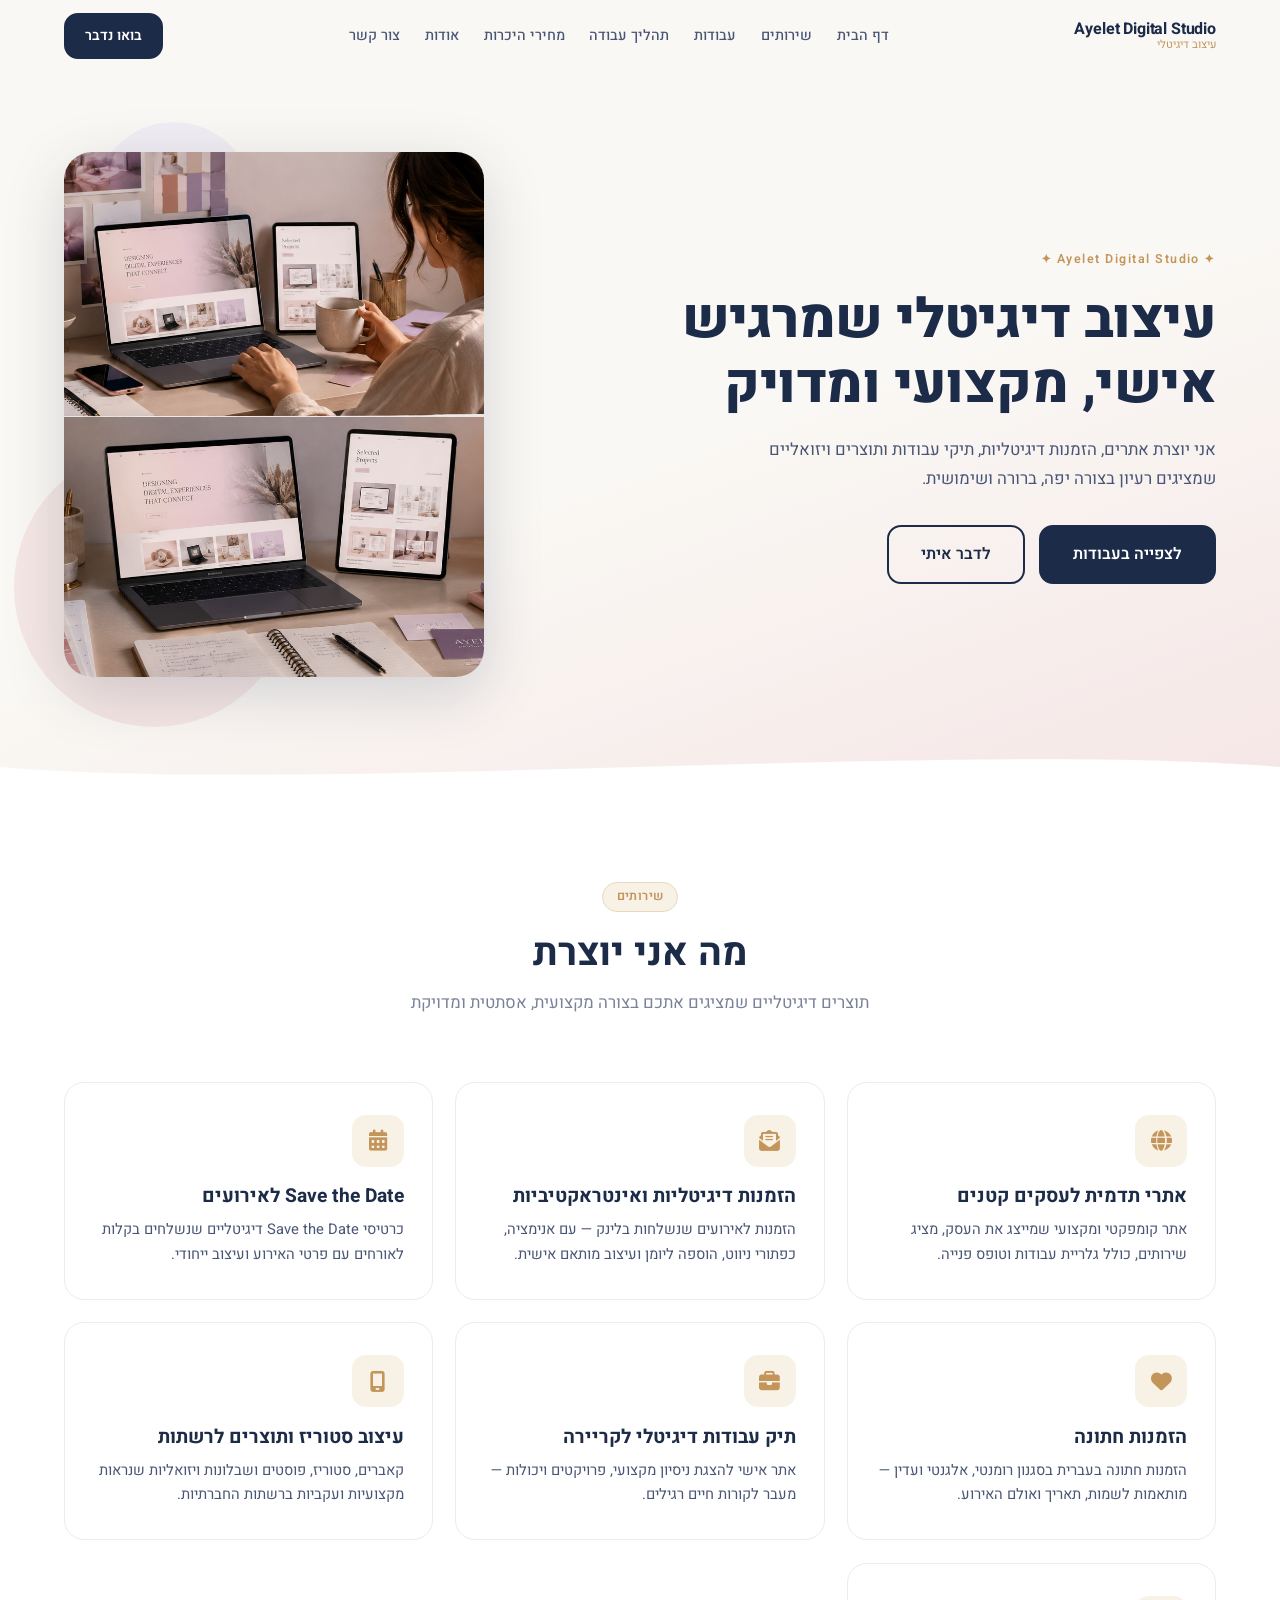
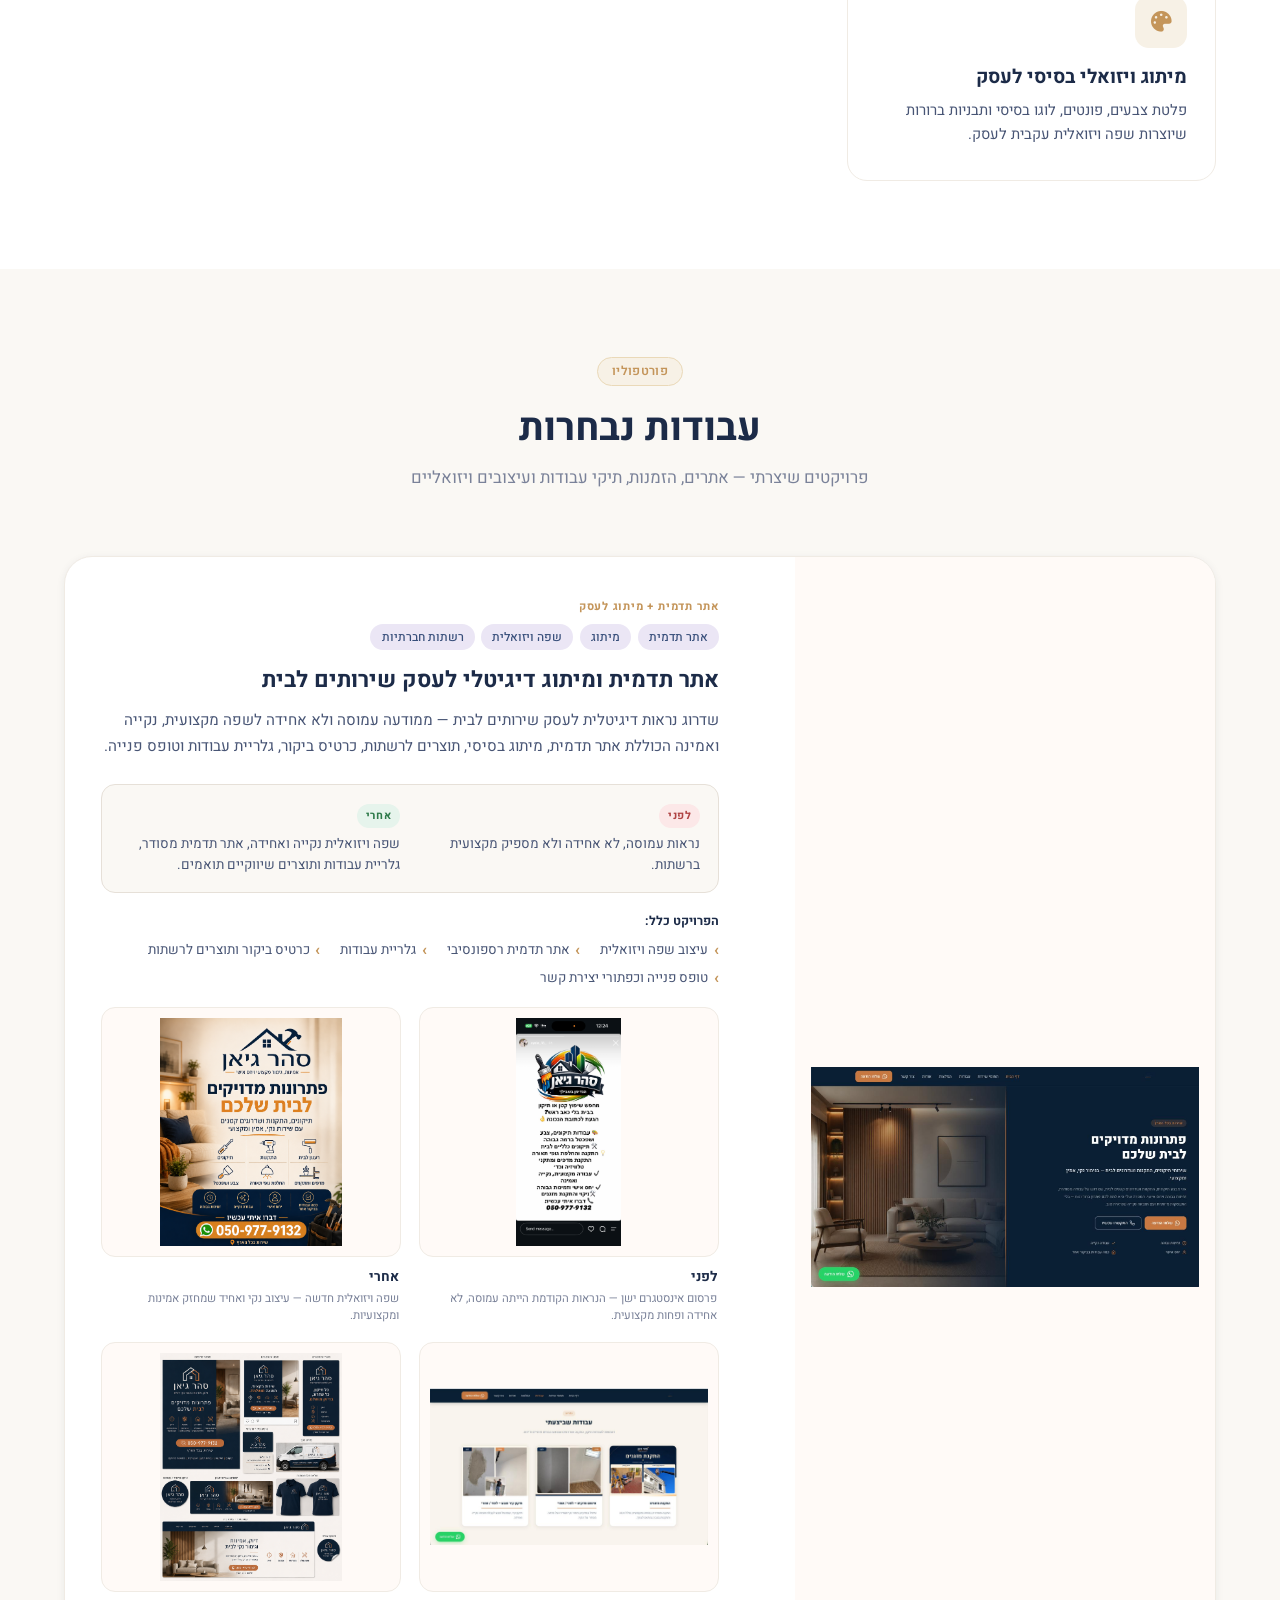
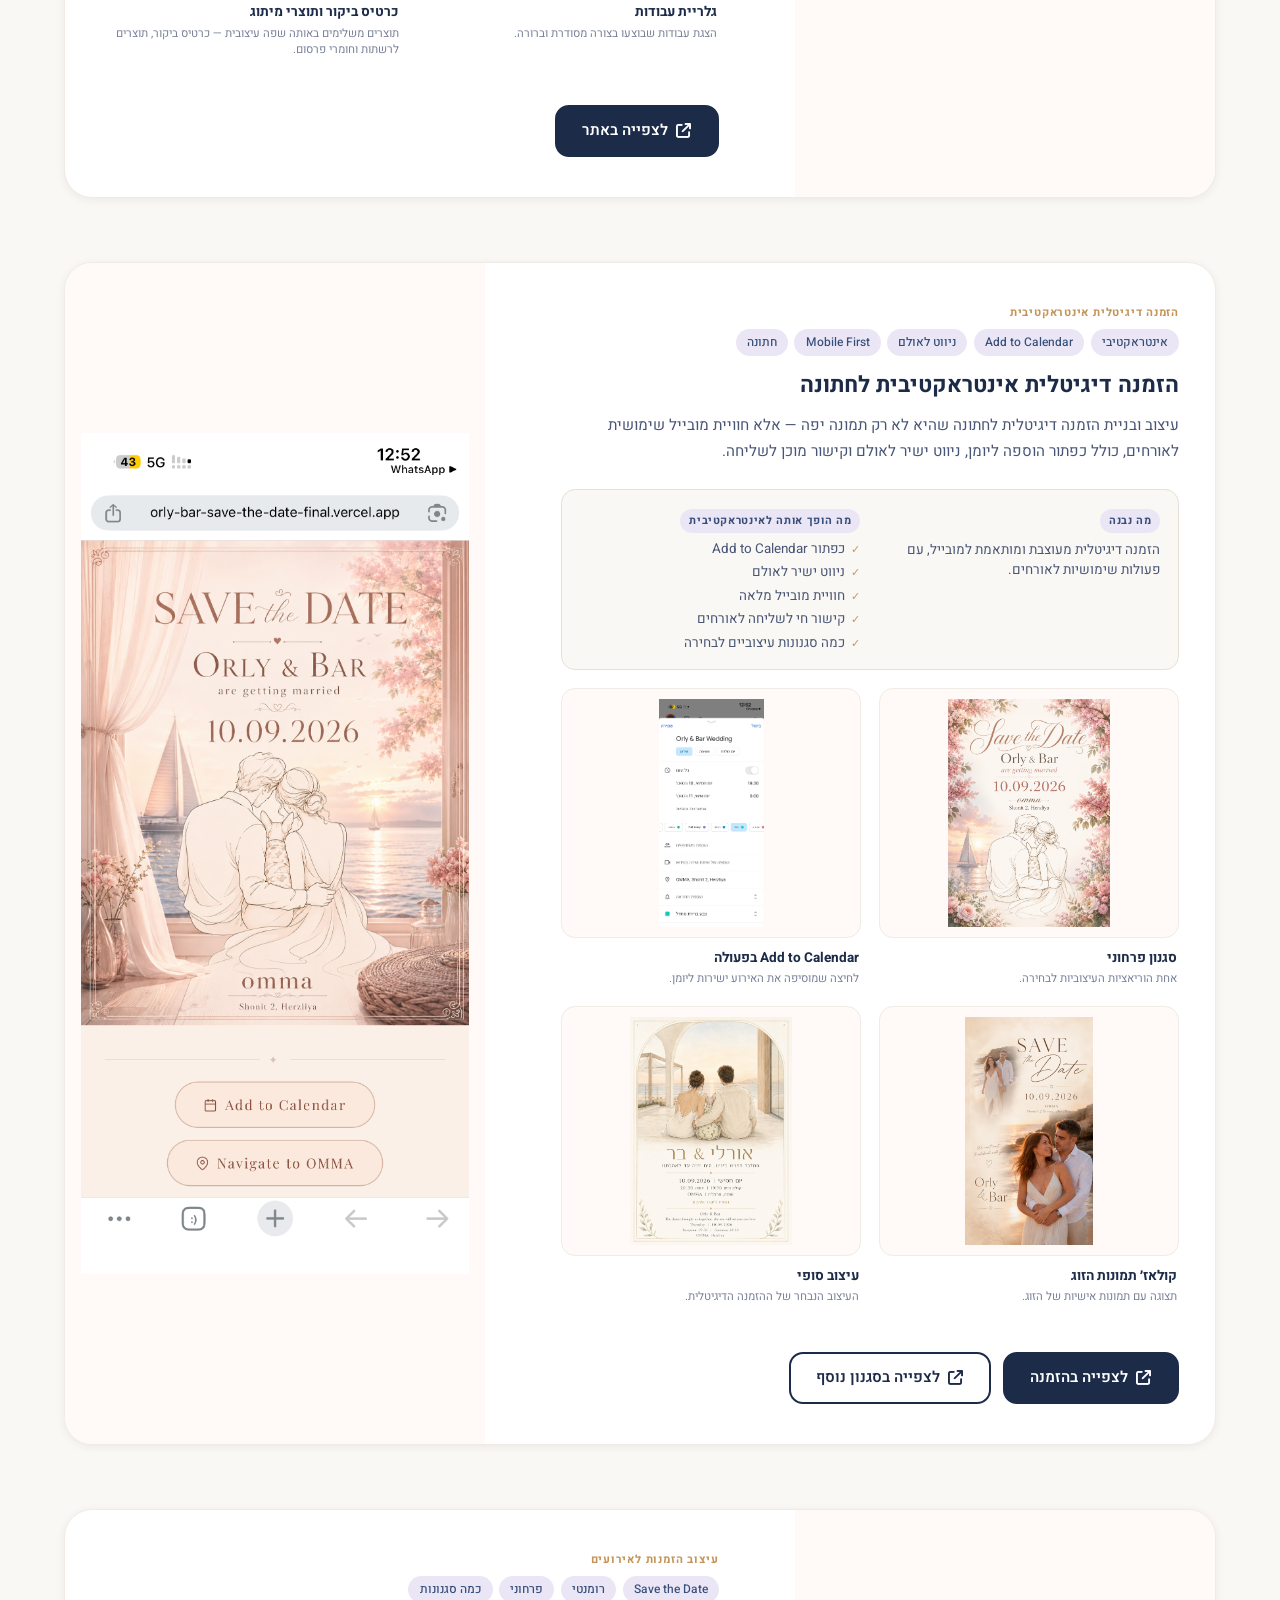
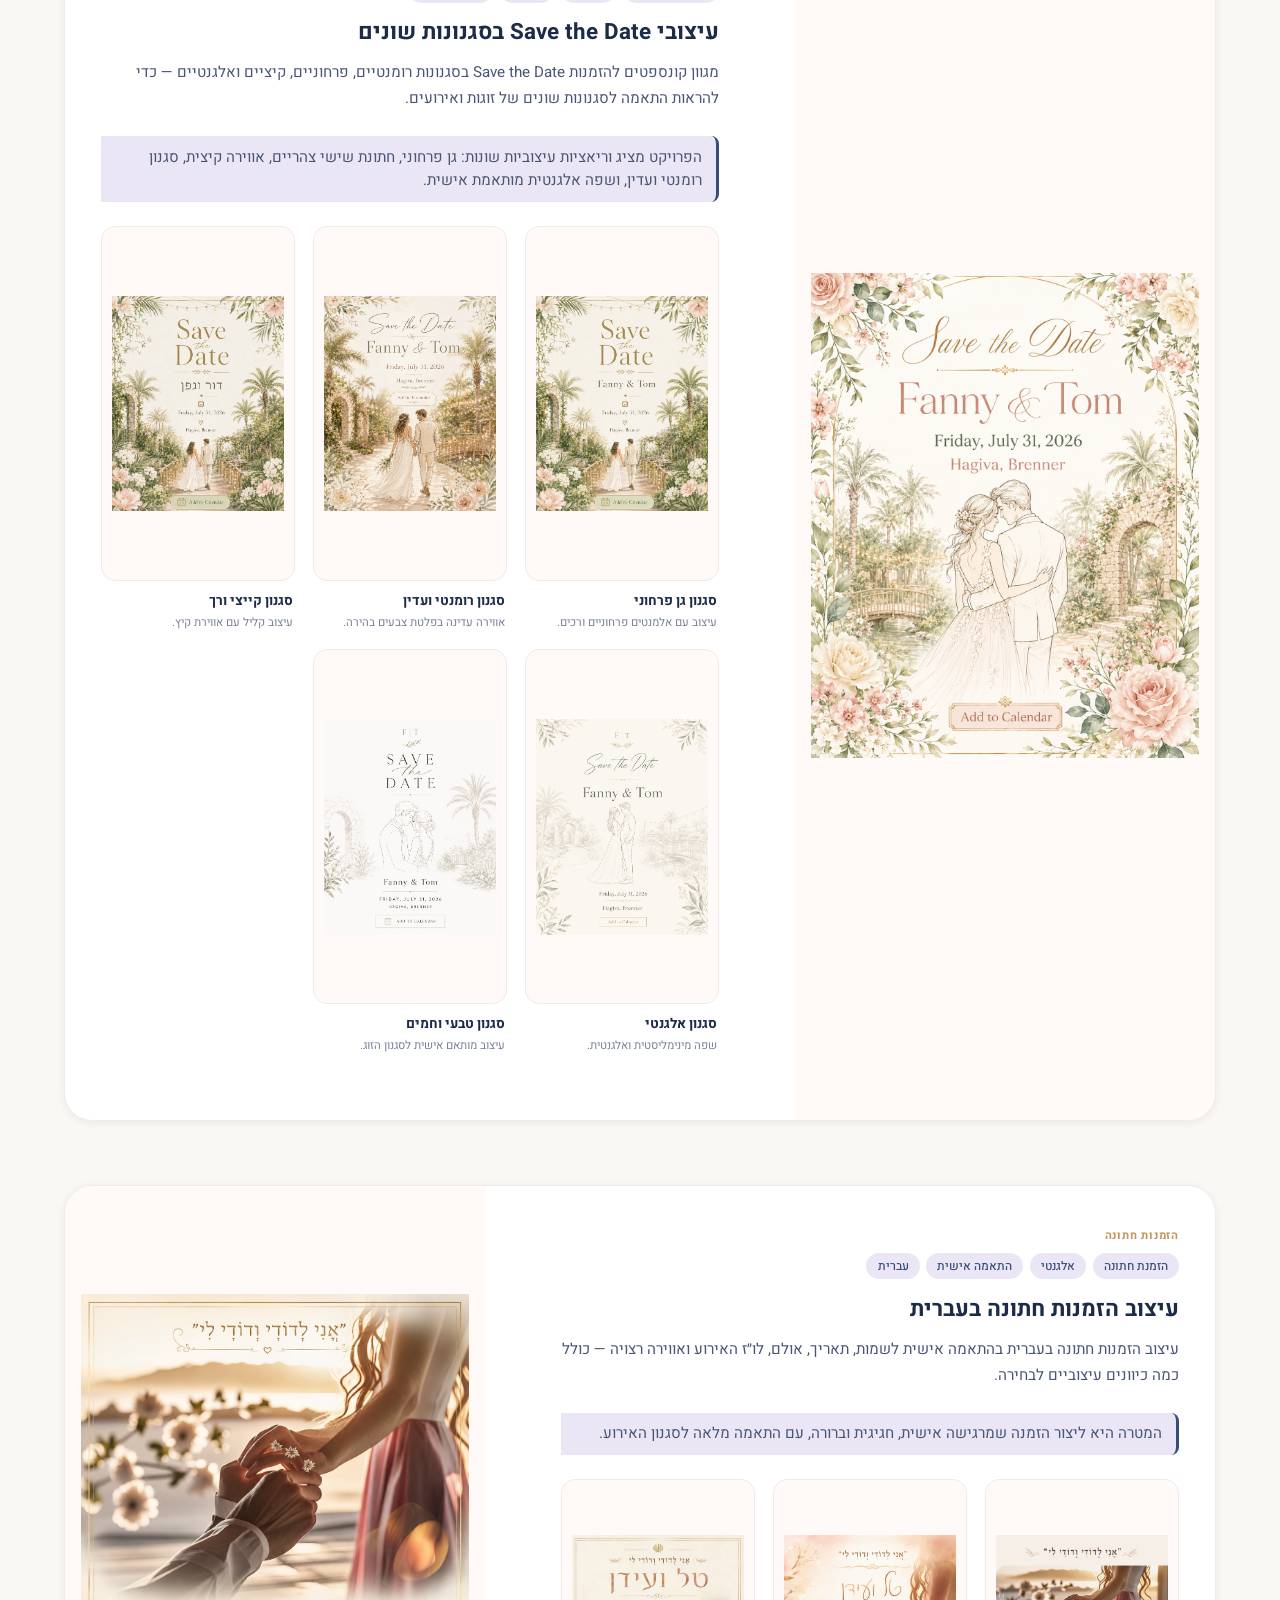
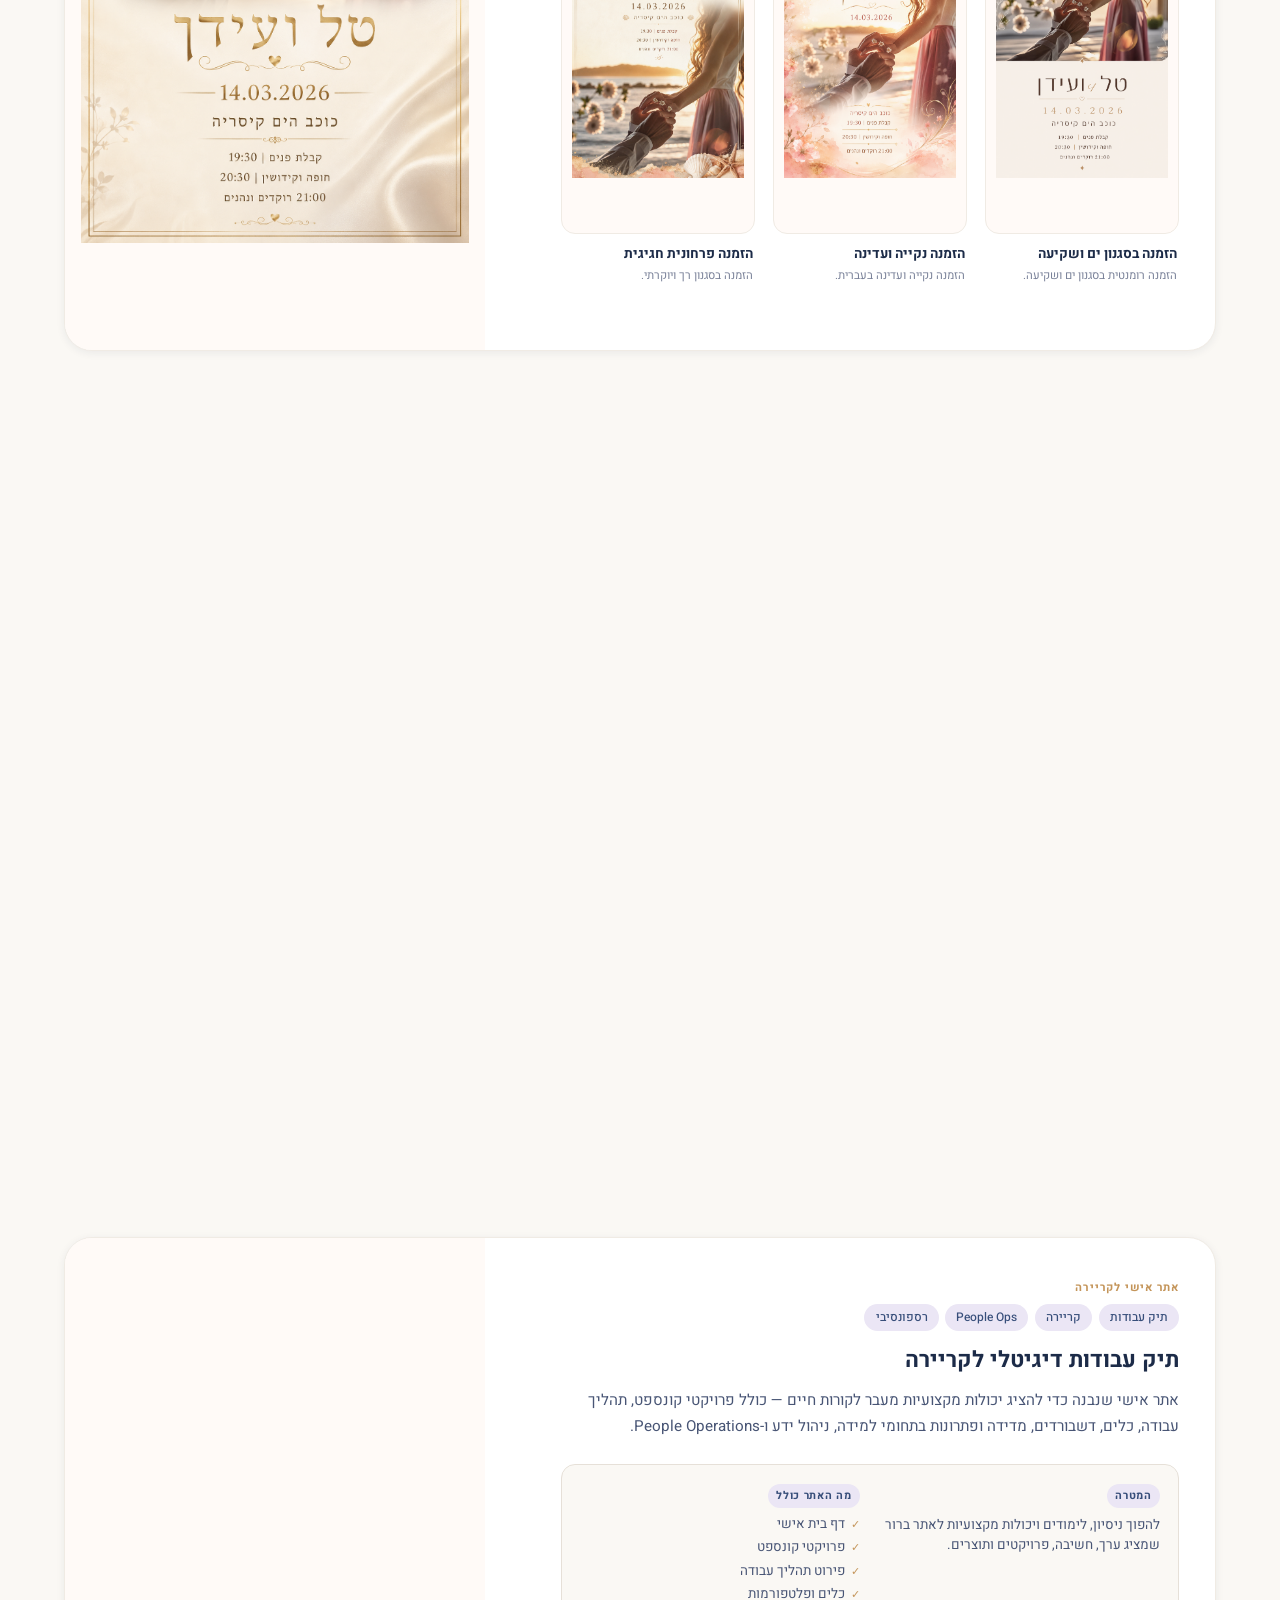
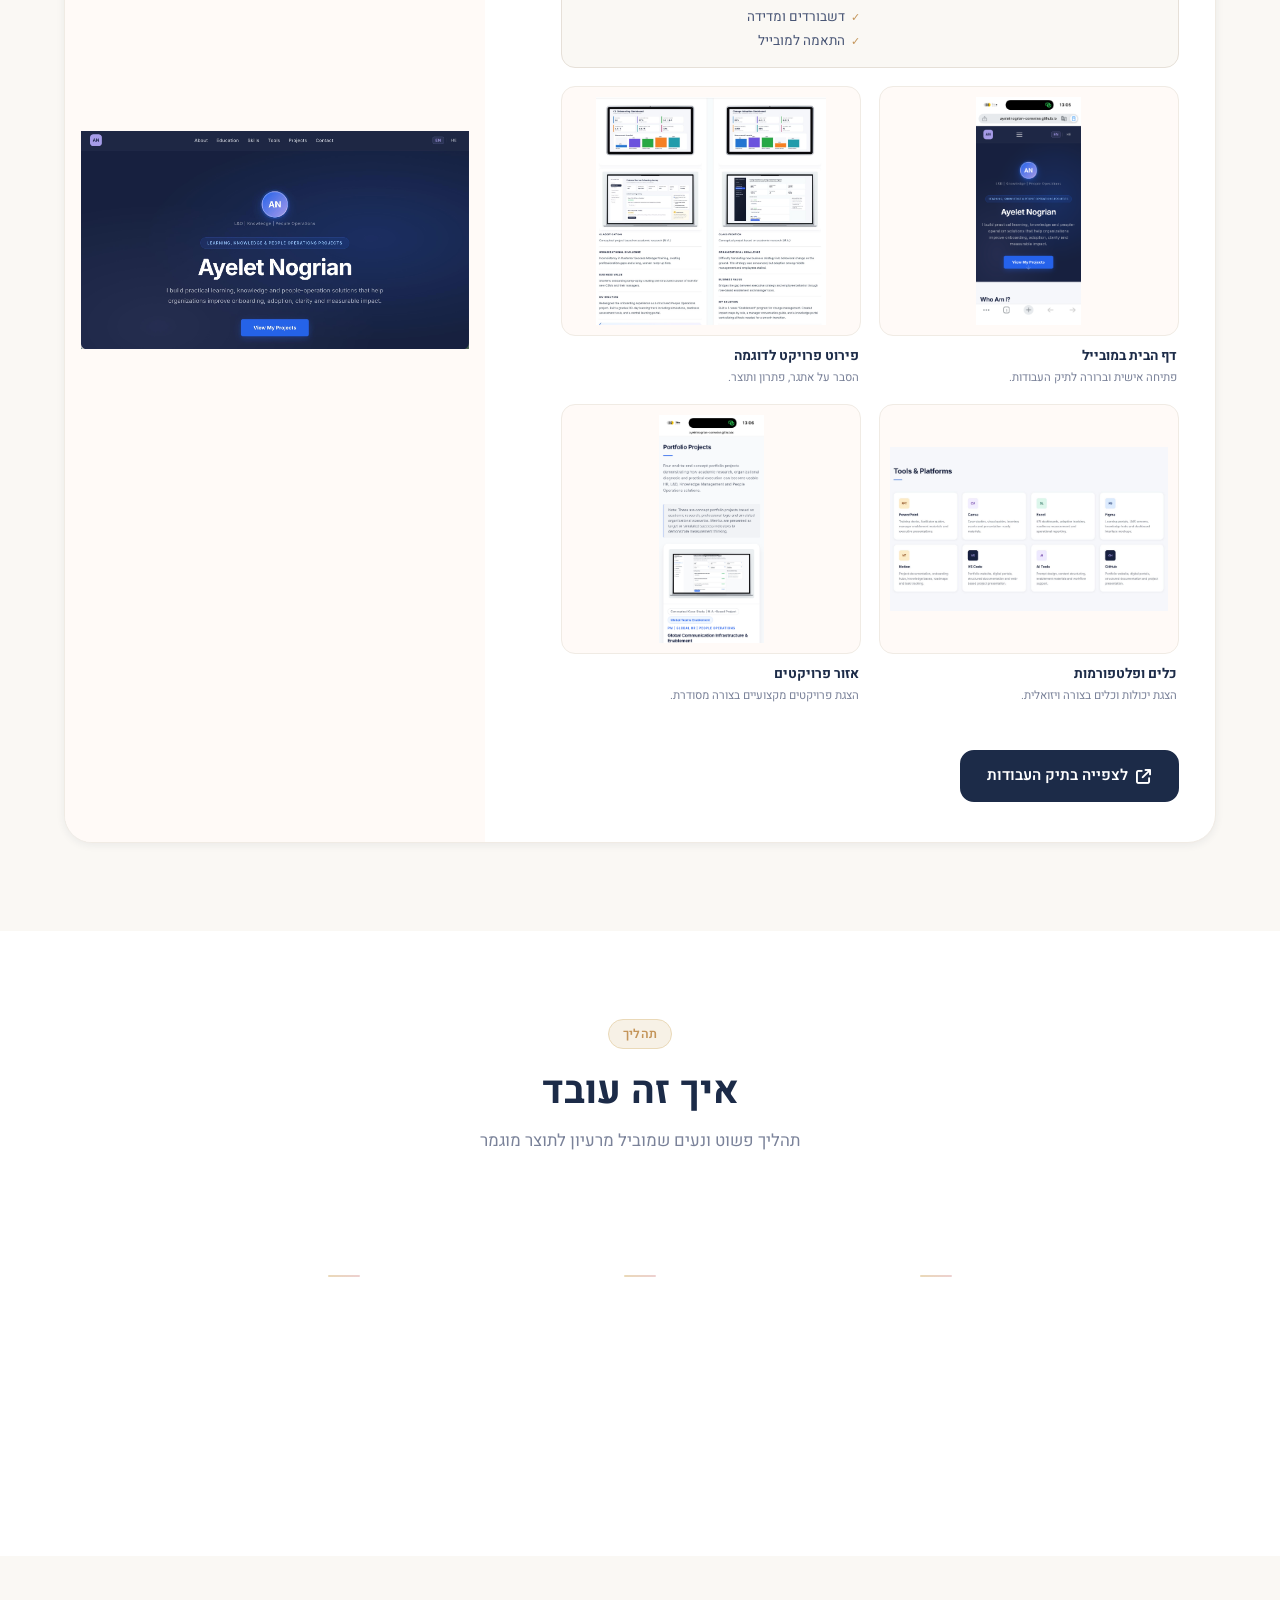
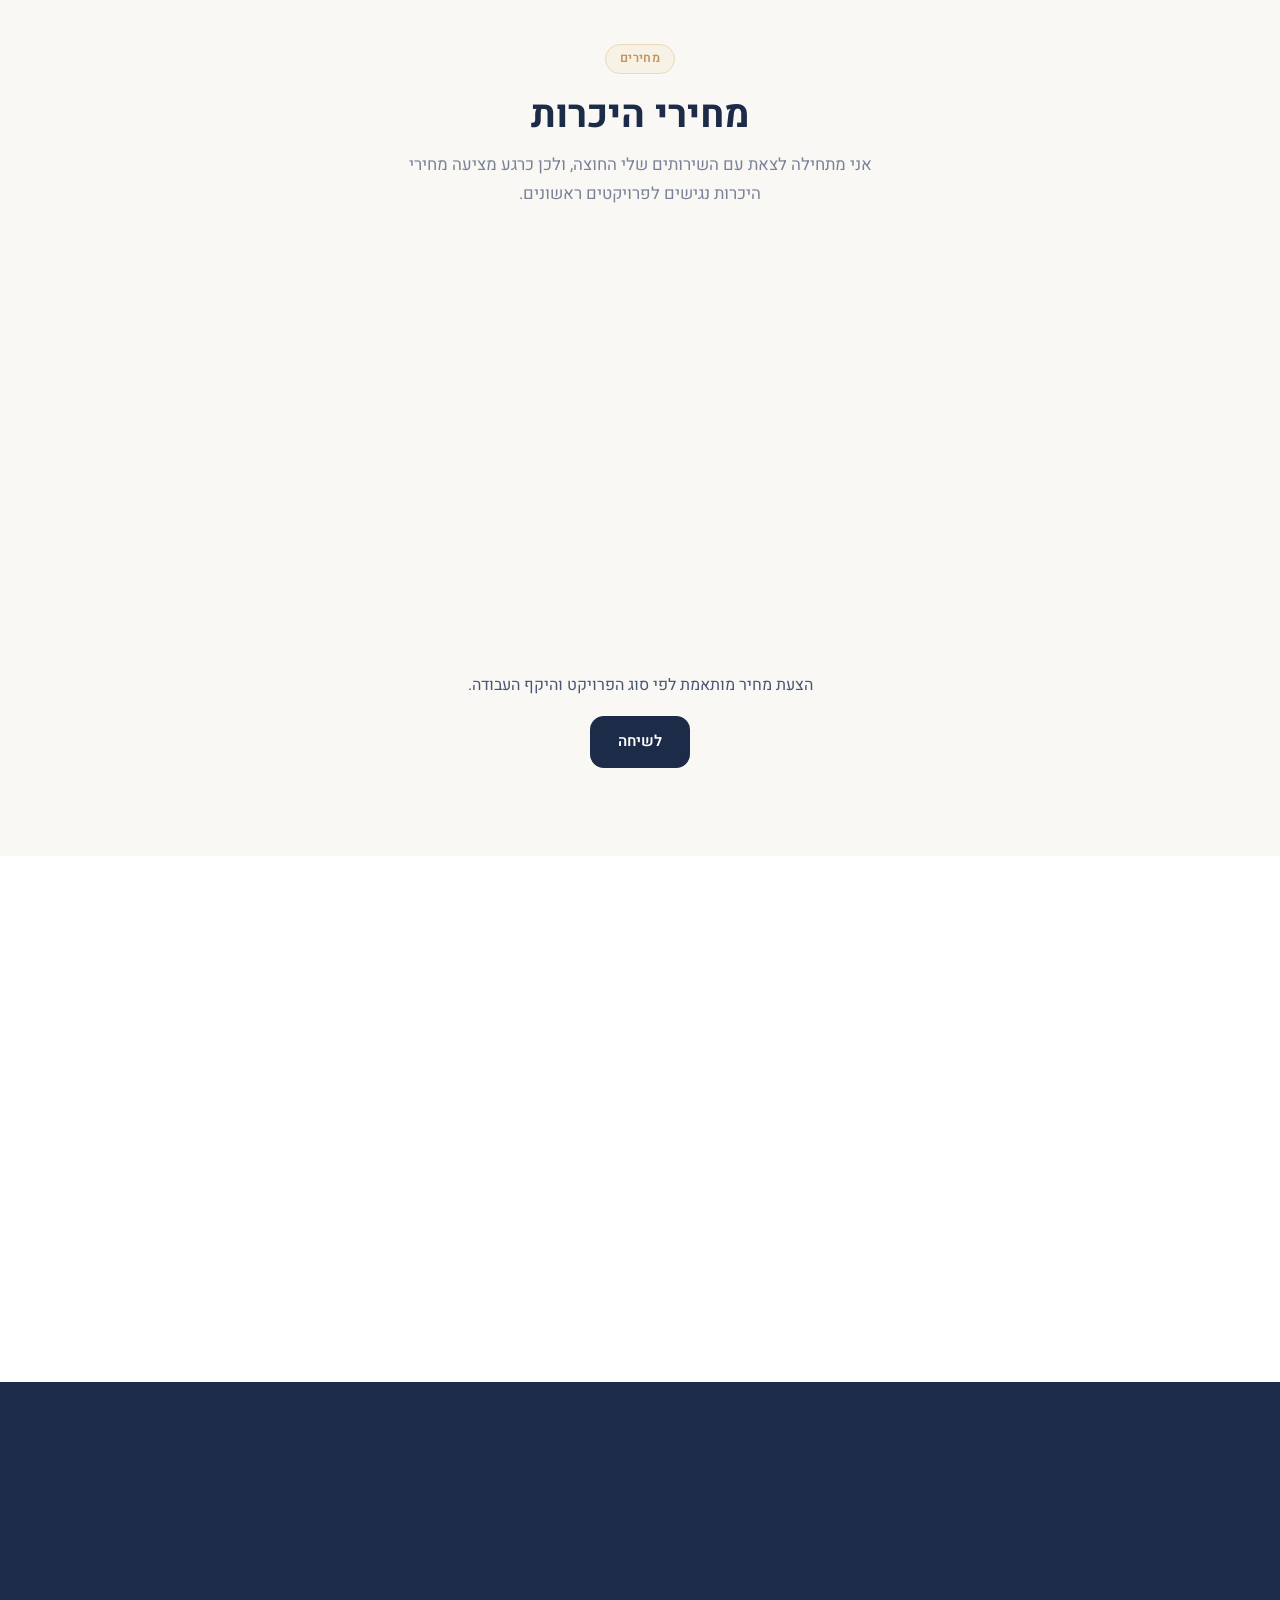
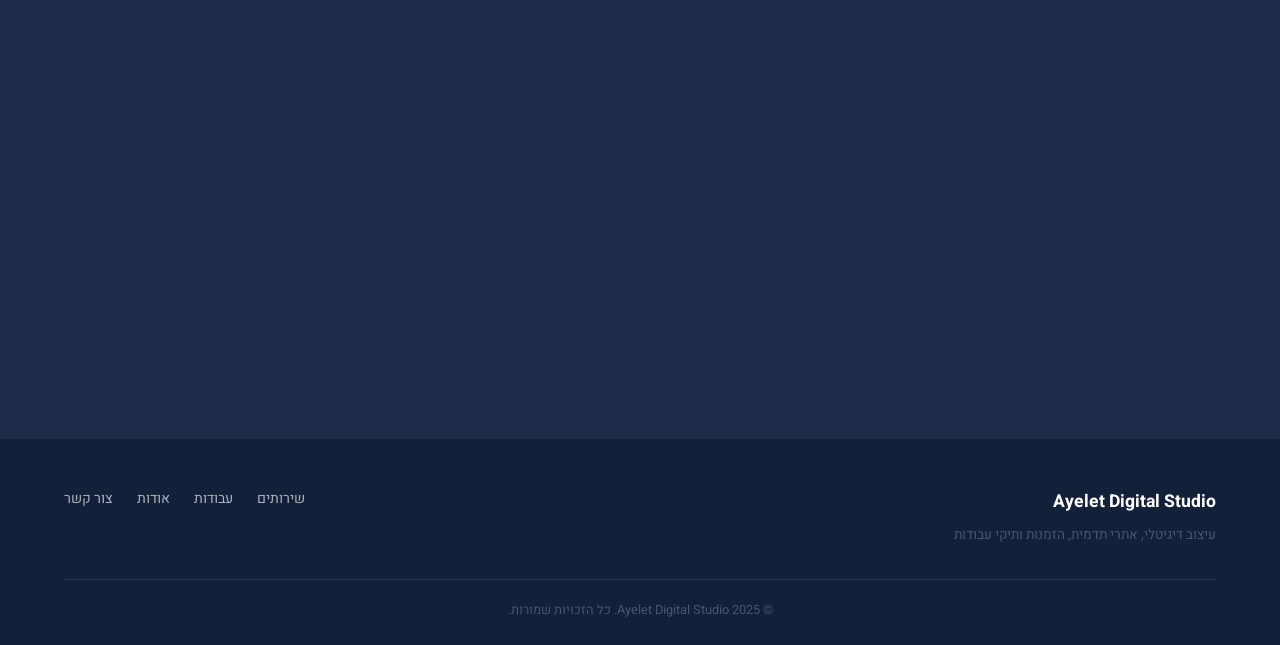
==== index.html @ 72cf4b66 "Publish Ayelet Digital Studio website Co-Authored-By: Claude Sonnet 4.6 <noreply@anthropic.com>" ====
<!DOCTYPE html>
<html lang="he" dir="rtl">
<head>
  <meta charset="UTF-8">
  <meta name="viewport" content="width=device-width, initial-scale=1.0">
  <meta name="description" content="Ayelet Digital Studio — עיצוב דיגיטלי, אתרי תדמית, הזמנות דיגיטליות ותיקי עבודות">
  <title>Ayelet Digital Studio | עיצוב דיגיטלי</title>
  <link rel="preconnect" href="https://fonts.googleapis.com">
  <link rel="preconnect" href="https://fonts.gstatic.com" crossorigin>
  <link href="https://fonts.googleapis.com/css2?family=Heebo:wght@300;400;500;600;700;800&display=swap" rel="stylesheet">
  <link rel="stylesheet" href="https://cdnjs.cloudflare.com/ajax/libs/font-awesome/6.5.0/css/all.min.css">
  <link rel="stylesheet" href="style.css">
</head>
<body>

  <!-- HEADER -->
  <header class="header" id="header">
    <nav class="navbar">
      <div class="container navbar-inner">
        <a href="#home" class="nav-brand">
          <span class="brand-en">Ayelet Digital Studio</span>
          <span class="brand-he">עיצוב דיגיטלי</span>
        </a>
        <ul class="nav-links" id="navLinks">
          <li><a href="#home" class="nav-link">דף הבית</a></li>
          <li><a href="#services" class="nav-link">שירותים</a></li>
          <li><a href="#portfolio" class="nav-link">עבודות</a></li>
          <li><a href="#process" class="nav-link">תהליך עבודה</a></li>
          <li><a href="#pricing" class="nav-link">מחירי היכרות</a></li>
          <li><a href="#about" class="nav-link">אודות</a></li>
          <li><a href="#contact" class="nav-link">צור קשר</a></li>
        </ul>
        <div class="nav-end">
          <a href="#contact" class="btn btn-primary nav-cta">בואו נדבר</a>
          <button class="hamburger" id="hamburger" aria-label="פתח תפריט" aria-expanded="false">
            <span></span><span></span><span></span>
          </button>
        </div>
      </div>
    </nav>
  </header>

  <!-- HERO -->
  <section id="home" class="hero">
    <div class="container">
      <div class="hero-inner">
        <div class="hero-text">
          <span class="hero-badge">✦ Ayelet Digital Studio ✦</span>
          <h1>עיצוב דיגיטלי שמרגיש<br>אישי, מקצועי ומדויק</h1>
          <p class="hero-sub">אני יוצרת אתרים, הזמנות דיגיטליות, תיקי עבודות ותוצרים ויזואליים שמציגים רעיון בצורה יפה, ברורה ושימושית.</p>
          <div class="hero-actions">
            <a href="#portfolio" class="btn btn-primary btn-lg">לצפייה בעבודות</a>
            <a href="#contact" class="btn btn-outline btn-lg">לדבר איתי</a>
          </div>
        </div>
        <div class="hero-visual">
          <div class="hero-img-frame">
            <img src="images/hero/hero-main.jpg" alt="Ayelet Digital Studio" class="hero-img" loading="eager">
          </div>
          <div class="hero-deco hero-deco-1"></div>
          <div class="hero-deco hero-deco-2"></div>
        </div>
      </div>
    </div>
    <div class="section-wave">
      <svg viewBox="0 0 1440 54" preserveAspectRatio="none" xmlns="http://www.w3.org/2000/svg">
        <path d="M0,27 C360,54 1080,0 1440,27 L1440,54 L0,54 Z" fill="#ffffff"/>
      </svg>
    </div>
  </section>

  <!-- SERVICES -->
  <section id="services" class="section bg-white">
    <div class="container">
      <div class="section-header">
        <span class="label-pill">שירותים</span>
        <h2>מה אני יוצרת</h2>
        <p class="section-sub">תוצרים דיגיטליים שמציגים אתכם בצורה מקצועית, אסתטית ומדויקת</p>
      </div>
      <div class="services-grid">

        <div class="service-card">
          <div class="service-icon"><i class="fa-solid fa-globe"></i></div>
          <h3>אתרי תדמית לעסקים קטנים</h3>
          <p>אתר קומפקטי ומקצועי שמייצג את העסק, מציג שירותים, כולל גלריית עבודות וטופס פנייה.</p>
        </div>

        <div class="service-card">
          <div class="service-icon"><i class="fa-solid fa-envelope-open-text"></i></div>
          <h3>הזמנות דיגיטליות ואינטראקטיביות</h3>
          <p>הזמנות לאירועים שנשלחות בלינק — עם אנימציה, כפתורי ניווט, הוספה ליומן ועיצוב מותאם אישית.</p>
        </div>

        <div class="service-card">
          <div class="service-icon"><i class="fa-solid fa-calendar-days"></i></div>
          <h3>Save the Date לאירועים</h3>
          <p>כרטיסי Save the Date דיגיטליים שנשלחים בקלות לאורחים עם פרטי האירוע ועיצוב ייחודי.</p>
        </div>

        <div class="service-card">
          <div class="service-icon"><i class="fa-solid fa-heart"></i></div>
          <h3>הזמנות חתונה</h3>
          <p>הזמנות חתונה בעברית בסגנון רומנטי, אלגנטי ועדין — מותאמות לשמות, תאריך ואולם האירוע.</p>
        </div>

        <div class="service-card">
          <div class="service-icon"><i class="fa-solid fa-briefcase"></i></div>
          <h3>תיק עבודות דיגיטלי לקריירה</h3>
          <p>אתר אישי להצגת ניסיון מקצועי, פרויקטים ויכולות — מעבר לקורות חיים רגילים.</p>
        </div>

        <div class="service-card">
          <div class="service-icon"><i class="fa-solid fa-mobile-screen"></i></div>
          <h3>עיצוב סטוריז ותוצרים לרשתות</h3>
          <p>קאברים, סטוריז, פוסטים ושבלונות ויזואליות שנראות מקצועיות ועקביות ברשתות החברתיות.</p>
        </div>

        <div class="service-card">
          <div class="service-icon"><i class="fa-solid fa-palette"></i></div>
          <h3>מיתוג ויזואלי בסיסי לעסק</h3>
          <p>פלטת צבעים, פונטים, לוגו בסיסי ותבניות ברורות שיוצרות שפה ויזואלית עקבית לעסק.</p>
        </div>

      </div>
    </div>
  </section>

  <!-- PORTFOLIO -->
  <section id="portfolio" class="section bg-cream">
    <div class="container">
      <div class="section-header">
        <span class="label-pill">פורטפוליו</span>
        <h2>עבודות נבחרות</h2>
        <p class="section-sub">פרויקטים שיצרתי — אתרים, הזמנות, תיקי עבודות ועיצובים ויזואליים</p>
      </div>

      <div class="projects-list">

        <!-- Project 1: Sahar Gayan -->
        <article class="project-card">
          <div class="project-cover project-cover--contain">
            <img src="images/projects/sahar-gayan/sahar-website-home.jpg"
                 alt="אתר תדמית שחר גיאן"
                 class="cover-img lightbox-trigger"
                 data-gallery="sahar" data-index="0" loading="lazy">
          </div>
          <div class="project-body">
            <span class="project-category">אתר תדמית + מיתוג לעסק</span>
            <div class="project-tags">
              <span class="tag">אתר תדמית</span>
              <span class="tag">מיתוג</span>
              <span class="tag">שפה ויזואלית</span>
              <span class="tag">רשתות חברתיות</span>
            </div>
            <h3>אתר תדמית ומיתוג דיגיטלי לעסק שירותים לבית</h3>
            <p>שדרוג נראות דיגיטלית לעסק שירותים לבית — ממודעה עמוסה ולא אחידה לשפה מקצועית, נקייה ואמינה הכוללת אתר תדמית, מיתוג בסיסי, תוצרים לרשתות, כרטיס ביקור, גלריית עבודות וטופס פנייה.</p>
            <div class="case-study">
              <div class="case-study-row">
                <div class="case-study-col">
                  <span class="cs-label cs-before">לפני</span>
                  <p>נראות עמוסה, לא אחידה ולא מספיק מקצועית ברשתות.</p>
                </div>
                <div class="case-study-col">
                  <span class="cs-label cs-after">אחרי</span>
                  <p>שפה ויזואלית נקייה ואחידה, אתר תדמית מסודר, גלריית עבודות ותוצרים שיווקיים תואמים.</p>
                </div>
              </div>
            </div>
            <div class="project-includes">
              <span class="includes-title">הפרויקט כלל:</span>
              <ul>
                <li>עיצוב שפה ויזואלית</li>
                <li>אתר תדמית רספונסיבי</li>
                <li>גלריית עבודות</li>
                <li>כרטיס ביקור ותוצרים לרשתות</li>
                <li>טופס פנייה וכפתורי יצירת קשר</li>
              </ul>
            </div>
            <div class="gallery-grid">
              <div class="gallery-item">
                <div class="gallery-image-wrap">
                  <img src="images/projects/sahar-gayan/sahar-before-story.jpg" alt="לפני — פרסום אינסטגרם ישן" class="gallery-img lightbox-trigger" data-gallery="sahar" data-index="5" loading="lazy">
                </div>
                <div class="gallery-caption-wrap">
                  <span class="gallery-title">לפני</span>
                  <p class="gallery-caption">פרסום אינסטגרם ישן — הנראות הקודמת הייתה עמוסה, לא אחידה ופחות מקצועית.</p>
                </div>
              </div>
              <div class="gallery-item">
                <div class="gallery-image-wrap">
                  <img src="images/projects/sahar-gayan/sahar-brand-kit.jpg" alt="שפה ויזואלית חדשה" class="gallery-img lightbox-trigger" data-gallery="sahar" data-index="1" loading="lazy">
                </div>
                <div class="gallery-caption-wrap">
                  <span class="gallery-title">אחרי</span>
                  <p class="gallery-caption">שפה ויזואלית חדשה — עיצוב נקי ואחיד שמחזק אמינות ומקצועיות.</p>
                </div>
              </div>
              <div class="gallery-item">
                <div class="gallery-image-wrap">
                  <img src="images/projects/sahar-gayan/sahar-website-works.jpg" alt="גלריית עבודות באתר" class="gallery-img lightbox-trigger" data-gallery="sahar" data-index="3" loading="lazy">
                </div>
                <div class="gallery-caption-wrap">
                  <span class="gallery-title">גלריית עבודות</span>
                  <p class="gallery-caption">הצגת עבודות שבוצעו בצורה מסודרת וברורה.</p>
                </div>
              </div>
              <div class="gallery-item">
                <div class="gallery-image-wrap">
                  <img src="images/projects/sahar-gayan/sahar-business-card.jpg" alt="כרטיס ביקור ותוצרים לרשתות" class="gallery-img lightbox-trigger" data-gallery="sahar" data-index="2" loading="lazy">
                </div>
                <div class="gallery-caption-wrap">
                  <span class="gallery-title">כרטיס ביקור ותוצרי מיתוג</span>
                  <p class="gallery-caption">תוצרים משלימים באותה שפה עיצובית — כרטיס ביקור, תוצרים לרשתות וחומרי פרסום.</p>
                </div>
              </div>
            </div>
            <div class="project-actions">
              <a href="https://sahargian.github.io/sahar-gayan-site/" target="_blank" rel="noopener" class="btn btn-primary">
                <i class="fa-solid fa-arrow-up-right-from-square"></i> לצפייה באתר
              </a>
            </div>
          </div>
        </article>

        <!-- Project 2: Orly Bar -->
        <article class="project-card project-card--alt">
          <div class="project-cover project-cover--contain">
            <img src="images/projects/save-the-date-orly-bar/orly-bar-interactive-mobile-preview.jpg"
                 alt="הזמנה דיגיטלית אינטראקטיבית אורלי בר"
                 class="cover-img lightbox-trigger"
                 data-gallery="orly" data-index="0" loading="lazy">
          </div>
          <div class="project-body">
            <span class="project-category">הזמנה דיגיטלית אינטראקטיבית</span>
            <div class="project-tags">
              <span class="tag">אינטראקטיבי</span>
              <span class="tag">Add to Calendar</span>
              <span class="tag">ניווט לאולם</span>
              <span class="tag">Mobile First</span>
              <span class="tag">חתונה</span>
            </div>
            <h3>הזמנה דיגיטלית אינטראקטיבית לחתונה</h3>
            <p>עיצוב ובניית הזמנה דיגיטלית לחתונה שהיא לא רק תמונה יפה — אלא חוויית מובייל שימושית לאורחים, כולל כפתור הוספה ליומן, ניווט ישיר לאולם וקישור מוכן לשליחה.</p>
            <div class="case-study">
              <div class="case-study-row">
                <div class="case-study-col">
                  <span class="cs-label cs-neutral">מה נבנה</span>
                  <p>הזמנה דיגיטלית מעוצבת ומותאמת למובייל, עם פעולות שימושיות לאורחים.</p>
                </div>
                <div class="case-study-col">
                  <span class="cs-label cs-neutral">מה הופך אותה לאינטראקטיבית</span>
                  <ul>
                    <li>כפתור Add to Calendar</li>
                    <li>ניווט ישיר לאולם</li>
                    <li>חוויית מובייל מלאה</li>
                    <li>קישור חי לשליחה לאורחים</li>
                    <li>כמה סגנונות עיצוביים לבחירה</li>
                  </ul>
                </div>
              </div>
            </div>
            <div class="gallery-grid">
              <div class="gallery-item">
                <div class="gallery-image-wrap">
                  <img src="images/projects/save-the-date-orly-bar/orly-bar-save-the-date-floral-romantic.jpg" alt="סגנון פרחוני רומנטי" class="gallery-img lightbox-trigger" data-gallery="orly" data-index="1" loading="lazy">
                </div>
                <div class="gallery-caption-wrap">
                  <span class="gallery-title">סגנון פרחוני</span>
                  <p class="gallery-caption">אחת הוריאציות העיצוביות לבחירה.</p>
                </div>
              </div>
              <div class="gallery-item">
                <div class="gallery-image-wrap">
                  <img src="images/projects/save-the-date-orly-bar/orly-bar-add-to-calendar-screen.jpg" alt="Add to Calendar בפעולה" class="gallery-img lightbox-trigger" data-gallery="orly" data-index="2" loading="lazy">
                </div>
                <div class="gallery-caption-wrap">
                  <span class="gallery-title">Add to Calendar בפעולה</span>
                  <p class="gallery-caption">לחיצה שמוסיפה את האירוע ישירות ליומן.</p>
                </div>
              </div>
              <div class="gallery-item">
                <div class="gallery-image-wrap">
                  <img src="images/projects/save-the-date-orly-bar/orly-bar-save-the-date-photo-collage-01.jpg" alt="קולאז׳ תמונות הזוג" class="gallery-img lightbox-trigger" data-gallery="orly" data-index="3" loading="lazy">
                </div>
                <div class="gallery-caption-wrap">
                  <span class="gallery-title">קולאז׳ תמונות הזוג</span>
                  <p class="gallery-caption">תצוגה עם תמונות אישיות של הזוג.</p>
                </div>
              </div>
              <div class="gallery-item">
                <div class="gallery-image-wrap">
                  <img src="images/projects/save-the-date-orly-bar/orly-bar-final-wedding-invitation.jpg" alt="העיצוב הסופי שנבחר" class="gallery-img lightbox-trigger" data-gallery="orly" data-index="4" loading="lazy">
                </div>
                <div class="gallery-caption-wrap">
                  <span class="gallery-title">עיצוב סופי</span>
                  <p class="gallery-caption">העיצוב הנבחר של ההזמנה הדיגיטלית.</p>
                </div>
              </div>
            </div>
            <!-- Hidden extras accessible via lightbox navigation -->
            <div class="gallery-hidden" aria-hidden="true">
              <img src="images/projects/save-the-date-orly-bar/orly-bar-save-the-date-desert-sea-concept.jpg" alt="קונספט מדבר-ים" data-gallery="orly" data-index="5" loading="lazy">
              <img src="images/projects/save-the-date-orly-bar/orly-bar-save-the-date-minimal-line-art.jpg" alt="קו מינימליסטי" data-gallery="orly" data-index="6" loading="lazy">
              <img src="images/projects/save-the-date-orly-bar/orly-bar-save-the-date-soft-beach-illustration.jpg" alt="אילוסטרציית חוף" data-gallery="orly" data-index="7" loading="lazy">
            </div>
            <div class="project-actions">
              <a href="https://orly-bar-save-the-date-final.vercel.app/design-1" target="_blank" rel="noopener" class="btn btn-primary">
                <i class="fa-solid fa-arrow-up-right-from-square"></i> לצפייה בהזמנה
              </a>
              <a href="https://orly-bar-save-the-date.vercel.app/" target="_blank" rel="noopener" class="btn btn-outline">
                <i class="fa-solid fa-arrow-up-right-from-square"></i> לצפייה בסגנון נוסף
              </a>
            </div>
          </div>
        </article>

        <!-- Project 3: Save the Date Gallery -->
        <article class="project-card">
          <div class="project-cover project-cover--contain">
            <img src="images/projects/invitations/save-the-date/fanny-tom-floral-garden-01.jpg"
                 alt="Save the Date פרחוני"
                 class="cover-img lightbox-trigger"
                 data-gallery="std" data-index="0" loading="lazy">
          </div>
          <div class="project-body">
            <span class="project-category">עיצוב הזמנות לאירועים</span>
            <div class="project-tags">
              <span class="tag">Save the Date</span>
              <span class="tag">רומנטי</span>
              <span class="tag">פרחוני</span>
              <span class="tag">כמה סגנונות</span>
            </div>
            <h3>עיצובי Save the Date בסגנונות שונים</h3>
            <p>מגוון קונספטים להזמנות Save the Date בסגנונות רומנטיים, פרחוניים, קיציים ואלגנטיים — כדי להראות התאמה לסגנונות שונים של זוגות ואירועים.</p>
            <p class="project-context">הפרויקט מציג וריאציות עיצוביות שונות: גן פרחוני, חתונת שישי צהריים, אווירה קיצית, סגנון רומנטי ועדין, ושפה אלגנטית מותאמת אישית.</p>
            <div class="gallery-grid gallery-grid--tall">
              <div class="gallery-item">
                <div class="gallery-image-wrap">
                  <img src="images/projects/invitations/save-the-date/fanny-tom-floral-garden-02.jpg" alt="סגנון גן פרחוני" class="gallery-img lightbox-trigger" data-gallery="std" data-index="1" loading="lazy">
                </div>
                <div class="gallery-caption-wrap">
                  <span class="gallery-title">סגנון גן פרחוני</span>
                  <p class="gallery-caption">עיצוב עם אלמנטים פרחוניים ורכים.</p>
                </div>
              </div>
              <div class="gallery-item">
                <div class="gallery-image-wrap">
                  <img src="images/projects/invitations/save-the-date/fanny-tom-floral-garden-03.jpg" alt="סגנון רומנטי ועדין" class="gallery-img lightbox-trigger" data-gallery="std" data-index="2" loading="lazy">
                </div>
                <div class="gallery-caption-wrap">
                  <span class="gallery-title">סגנון רומנטי ועדין</span>
                  <p class="gallery-caption">אווירה עדינה בפלטת צבעים בהירה.</p>
                </div>
              </div>
              <div class="gallery-item">
                <div class="gallery-image-wrap">
                  <img src="images/projects/invitations/save-the-date/fanny-tom-floral-garden-04.jpg" alt="סגנון קייצי ורך" class="gallery-img lightbox-trigger" data-gallery="std" data-index="3" loading="lazy">
                </div>
                <div class="gallery-caption-wrap">
                  <span class="gallery-title">סגנון קייצי ורך</span>
                  <p class="gallery-caption">עיצוב קליל עם אווירת קיץ.</p>
                </div>
              </div>
              <div class="gallery-item">
                <div class="gallery-image-wrap">
                  <img src="images/projects/invitations/save-the-date/fanny-tom-floral-garden-05.jpg" alt="סגנון אלגנטי" class="gallery-img lightbox-trigger" data-gallery="std" data-index="4" loading="lazy">
                </div>
                <div class="gallery-caption-wrap">
                  <span class="gallery-title">סגנון אלגנטי</span>
                  <p class="gallery-caption">שפה מינימליסטית ואלגנטית.</p>
                </div>
              </div>
              <div class="gallery-item">
                <div class="gallery-image-wrap">
                  <img src="images/projects/invitations/save-the-date/fanny-tom-floral-garden-06.jpg" alt="סגנון טבעי וחמים" class="gallery-img lightbox-trigger" data-gallery="std" data-index="5" loading="lazy">
                </div>
                <div class="gallery-caption-wrap">
                  <span class="gallery-title">סגנון טבעי וחמים</span>
                  <p class="gallery-caption">עיצוב מותאם אישית לסגנון הזוג.</p>
                </div>
              </div>
            </div>
          </div>
        </article>

        <!-- Project 4: Wedding Invitations -->
        <article class="project-card project-card--alt">
          <div class="project-cover project-cover--contain">
            <img src="images/projects/invitations/tal-idan-wedding-invitation-01.PNG"
                 alt="הזמנת חתונה טל ועידן"
                 class="cover-img lightbox-trigger"
                 data-gallery="wedding" data-index="0" loading="lazy">
          </div>
          <div class="project-body">
            <span class="project-category">הזמנות חתונה</span>
            <div class="project-tags">
              <span class="tag">הזמנת חתונה</span>
              <span class="tag">אלגנטי</span>
              <span class="tag">התאמה אישית</span>
              <span class="tag">עברית</span>
            </div>
            <h3>עיצוב הזמנות חתונה בעברית</h3>
            <p>עיצוב הזמנות חתונה בעברית בהתאמה אישית לשמות, תאריך, אולם, לו״ז האירוע ואווירה רצויה — כולל כמה כיוונים עיצוביים לבחירה.</p>
            <p class="project-context">המטרה היא ליצור הזמנה שמרגישה אישית, חגיגית וברורה, עם התאמה מלאה לסגנון האירוע.</p>
            <div class="gallery-grid gallery-grid--tall">
              <div class="gallery-item">
                <div class="gallery-image-wrap">
                  <img src="images/projects/invitations/tal-idan-wedding-invitation-02.PNG" alt="הזמנה רומנטית בסגנון ים ושקיעה" class="gallery-img lightbox-trigger" data-gallery="wedding" data-index="1" loading="lazy">
                </div>
                <div class="gallery-caption-wrap">
                  <span class="gallery-title">הזמנה בסגנון ים ושקיעה</span>
                  <p class="gallery-caption">הזמנה רומנטית בסגנון ים ושקיעה.</p>
                </div>
              </div>
              <div class="gallery-item">
                <div class="gallery-image-wrap">
                  <img src="images/projects/invitations/tal-idan-wedding-invitation-03.PNG" alt="הזמנה נקייה ועדינה בעברית" class="gallery-img lightbox-trigger" data-gallery="wedding" data-index="2" loading="lazy">
                </div>
                <div class="gallery-caption-wrap">
                  <span class="gallery-title">הזמנה נקייה ועדינה</span>
                  <p class="gallery-caption">הזמנה נקייה ועדינה בעברית.</p>
                </div>
              </div>
              <div class="gallery-item">
                <div class="gallery-image-wrap">
                  <img src="images/projects/invitations/tal-idan-wedding-invitation-04.PNG" alt="הזמנה פרחונית חגיגית" class="gallery-img lightbox-trigger" data-gallery="wedding" data-index="3" loading="lazy">
                </div>
                <div class="gallery-caption-wrap">
                  <span class="gallery-title">הזמנה פרחונית חגיגית</span>
                  <p class="gallery-caption">הזמנה בסגנון רך ויוקרתי.</p>
                </div>
              </div>
            </div>
          </div>
        </article>

        <!-- Project 5: Ariel Story Design -->
        <article class="project-card">
          <div class="project-cover">
            <img src="images/projects/ariel-story-design/ariel-landing-page-mockup.jpg"
                 alt="קונספט דף נחיתה נדל״ן"
                 class="cover-img lightbox-trigger"
                 data-gallery="ariel" data-index="0" loading="lazy">
          </div>
          <div class="project-body">
            <span class="project-category">קונספט מיתוג + דף נחיתה</span>
            <div class="project-tags">
              <span class="tag">נדל״ן</span>
              <span class="tag">מיתוג דיגיטלי</span>
              <span class="tag">קונספט</span>
              <span class="tag">פרימיום</span>
            </div>
            <h3>קונספט דף נחיתה ומיתוג דיגיטלי לנדל״ן</h3>
            <p>קונספט עיצובי לנוכחות דיגיטלית בתחום הנדל״ן, כולל דף נחיתה, התאמה למובייל, באנר עסקי, ערכת קאברים לאינסטגרם ושפה יוקרתית.</p>
            <p class="project-context">זהו קונספט עיצובי שמדגים יכולת לבנות שפה דיגיטלית מלאה לעסק פרימיום.</p>
            <div class="project-includes">
              <span class="includes-title">הפרויקט כלל:</span>
              <ul>
                <li>דף נחיתה</li>
                <li>גרסת מובייל</li>
                <li>ערכת קאברים לאינסטגרם</li>
                <li>באנר / כרטיס עסקי</li>
                <li>שפה ויזואלית יוקרתית</li>
              </ul>
            </div>
            <div class="gallery-grid">
              <div class="gallery-item">
                <div class="gallery-image-wrap">
                  <img src="images/projects/ariel-story-design/ariel-instagram-cover-kit.jpg" alt="ערכת קאברים לאינסטגרם" class="gallery-img lightbox-trigger" data-gallery="ariel" data-index="1" loading="lazy">
                </div>
                <div class="gallery-caption-wrap">
                  <span class="gallery-title">קאברים לאינסטגרם</span>
                  <p class="gallery-caption">ערכת תוצרים לרשתות באותה שפה ויזואלית.</p>
                </div>
              </div>
              <div class="gallery-item">
                <div class="gallery-image-wrap">
                  <img src="images/projects/ariel-story-design/ariel-business-card-banner.jpg" alt="באנר וכרטיס ביקור עסקי" class="gallery-img lightbox-trigger" data-gallery="ariel" data-index="2" loading="lazy">
                </div>
                <div class="gallery-caption-wrap">
                  <span class="gallery-title">באנר / כרטיס עסקי</span>
                  <p class="gallery-caption">הרחבת המיתוג לתוצרים שיווקיים נוספים.</p>
                </div>
              </div>
            </div>
          </div>
        </article>

        <!-- Project 6: Career Portfolio -->
        <article class="project-card project-card--alt">
          <div class="project-cover project-cover--contain">
            <img src="images/projects/career-portfolio/career-portfolio-desktop-home.jpg"
                 alt="תיק עבודות דיגיטלי לקריירה"
                 class="cover-img lightbox-trigger"
                 data-gallery="career" data-index="0" loading="lazy">
          </div>
          <div class="project-body">
            <span class="project-category">אתר אישי לקריירה</span>
            <div class="project-tags">
              <span class="tag">תיק עבודות</span>
              <span class="tag">קריירה</span>
              <span class="tag">People Ops</span>
              <span class="tag">רספונסיבי</span>
            </div>
            <h3>תיק עבודות דיגיטלי לקריירה</h3>
            <p>אתר אישי שנבנה כדי להציג יכולות מקצועיות מעבר לקורות חיים — כולל פרויקטי קונספט, תהליך עבודה, כלים, דשבורדים, מדידה ופתרונות בתחומי למידה, ניהול ידע ו-People Operations.</p>
            <div class="case-study">
              <div class="case-study-row">
                <div class="case-study-col">
                  <span class="cs-label cs-neutral">המטרה</span>
                  <p>להפוך ניסיון, לימודים ויכולות מקצועיות לאתר ברור שמציג ערך, חשיבה, פרויקטים ותוצרים.</p>
                </div>
                <div class="case-study-col">
                  <span class="cs-label cs-neutral">מה האתר כולל</span>
                  <ul>
                    <li>דף בית אישי</li>
                    <li>פרויקטי קונספט</li>
                    <li>פירוט תהליך עבודה</li>
                    <li>כלים ופלטפורמות</li>
                    <li>דשבורדים ומדידה</li>
                    <li>התאמה למובייל</li>
                  </ul>
                </div>
              </div>
            </div>
            <div class="gallery-grid">
              <div class="gallery-item">
                <div class="gallery-image-wrap">
                  <img src="images/projects/career-portfolio/career-portfolio-mobile-home.jpg" alt="דף הבית במובייל" class="gallery-img lightbox-trigger" data-gallery="career" data-index="1" loading="lazy">
                </div>
                <div class="gallery-caption-wrap">
                  <span class="gallery-title">דף הבית במובייל</span>
                  <p class="gallery-caption">פתיחה אישית וברורה לתיק העבודות.</p>
                </div>
              </div>
              <div class="gallery-item">
                <div class="gallery-image-wrap">
                  <img src="images/projects/career-portfolio/career-portfolio-project-details.jpg" alt="פירוט פרויקט לדוגמה" class="gallery-img lightbox-trigger" data-gallery="career" data-index="2" loading="lazy">
                </div>
                <div class="gallery-caption-wrap">
                  <span class="gallery-title">פירוט פרויקט לדוגמה</span>
                  <p class="gallery-caption">הסבר על אתגר, פתרון ותוצר.</p>
                </div>
              </div>
              <div class="gallery-item">
                <div class="gallery-image-wrap">
                  <img src="images/projects/career-portfolio/career-portfolio-tools-platforms.jpg" alt="כלים ופלטפורמות" class="gallery-img lightbox-trigger" data-gallery="career" data-index="3" loading="lazy">
                </div>
                <div class="gallery-caption-wrap">
                  <span class="gallery-title">כלים ופלטפורמות</span>
                  <p class="gallery-caption">הצגת יכולות וכלים בצורה ויזואלית.</p>
                </div>
              </div>
              <div class="gallery-item">
                <div class="gallery-image-wrap">
                  <img src="images/projects/career-portfolio/career-portfolio-mobile-projects.jpg" alt="אזור הפרויקטים" class="gallery-img lightbox-trigger" data-gallery="career" data-index="4" loading="lazy">
                </div>
                <div class="gallery-caption-wrap">
                  <span class="gallery-title">אזור פרויקטים</span>
                  <p class="gallery-caption">הצגת פרויקטים מקצועיים בצורה מסודרת.</p>
                </div>
              </div>
            </div>
            <div class="project-actions">
              <a href="https://ayeletnogrian-corewise.github.io/ayelet-nogrian-portfolio/" target="_blank" rel="noopener" class="btn btn-primary">
                <i class="fa-solid fa-arrow-up-right-from-square"></i> לצפייה בתיק העבודות
              </a>
            </div>
          </div>
        </article>

      </div>
    </div>
  </section>

  <!-- PROCESS -->
  <section id="process" class="section bg-white">
    <div class="container">
      <div class="section-header">
        <span class="label-pill">תהליך</span>
        <h2>איך זה עובד</h2>
        <p class="section-sub">תהליך פשוט ונעים שמוביל מרעיון לתוצר מוגמר</p>
      </div>
      <div class="process-steps">
        <div class="process-step">
          <div class="step-num">01</div>
          <div class="step-icon"><i class="fa-solid fa-comments"></i></div>
          <h3>שיחת היכרות קצרה</h3>
          <p>נדבר קצת, אבין מה אתם צריכים ומה הסגנון שמתאים לכם.</p>
        </div>
        <div class="process-connector" aria-hidden="true"></div>
        <div class="process-step">
          <div class="step-num">02</div>
          <div class="step-icon"><i class="fa-solid fa-images"></i></div>
          <h3>איסוף חומרים וסגנון</h3>
          <p>תשלחו לי תמונות, טקסטים, לוגו — וכל מה שרלוונטי לפרויקט.</p>
        </div>
        <div class="process-connector" aria-hidden="true"></div>
        <div class="process-step">
          <div class="step-num">03</div>
          <div class="step-icon"><i class="fa-solid fa-pen-ruler"></i></div>
          <h3>עיצוב ובנייה</h3>
          <p>אעצב ואבנה את התוצר לפי הפרטים שאספנו יחד.</p>
        </div>
        <div class="process-connector" aria-hidden="true"></div>
        <div class="process-step">
          <div class="step-num">04</div>
          <div class="step-icon"><i class="fa-solid fa-rocket"></i></div>
          <h3>תיקונים והעלאה לאוויר</h3>
          <p>נעשה עד שתהיו מרוצים, ואז נעלה הכל לאוויר.</p>
        </div>
      </div>
    </div>
  </section>

  <!-- PRICING -->
  <section id="pricing" class="section bg-cream">
    <div class="container">
      <div class="section-header">
        <span class="label-pill">מחירים</span>
        <h2>מחירי היכרות</h2>
        <p class="section-sub">אני מתחילה לצאת עם השירותים שלי החוצה, ולכן כרגע מציעה מחירי היכרות נגישים לפרויקטים ראשונים.</p>
      </div>
      <div class="pricing-grid">

        <div class="pricing-card">
          <div class="pricing-icon"><i class="fa-solid fa-envelope-open-text"></i></div>
          <h3>הזמנה דיגיטלית מעוצבת</h3>
          <p>עיצוב גרפי מותאם אישית לשליחה בוואטסאפ, בסגנון שמתאים לאירוע ולכם.</p>
          <span class="pricing-note">הצעת מחיר לפי פרויקט</span>
          <a href="#contact" class="btn btn-outline btn-sm">לפרטים</a>
        </div>

        <div class="pricing-card pricing-card--featured">
          <div class="pricing-badge">פופולרי</div>
          <div class="pricing-icon"><i class="fa-solid fa-mobile-screen-button"></i></div>
          <h3>הזמנה דיגיטלית אינטראקטיבית</h3>
          <p>אתר הזמנה עם ניווט לאולם, הוספה ליומן, אנימציות ושליחה ישירה לאורחים.</p>
          <span class="pricing-note">הצעת מחיר לפי פרויקט</span>
          <a href="#contact" class="btn btn-primary btn-sm">לפרטים</a>
        </div>

        <div class="pricing-card">
          <div class="pricing-icon"><i class="fa-solid fa-globe"></i></div>
          <h3>אתר תדמית לעסק קטן</h3>
          <p>עד 4–5 עמודים, עיצוב מותאם, גלריה, טופס פנייה והעלאה לאוויר.</p>
          <span class="pricing-note">הצעת מחיר לפי פרויקט</span>
          <a href="#contact" class="btn btn-outline btn-sm">לפרטים</a>
        </div>

        <div class="pricing-card">
          <div class="pricing-icon"><i class="fa-solid fa-briefcase"></i></div>
          <h3>תיק עבודות דיגיטלי</h3>
          <p>אתר אישי מקצועי עם פרויקטים, כלים, סיפור אישי ועיצוב שמייצג אתכם.</p>
          <span class="pricing-note">הצעת מחיר לפי פרויקט</span>
          <a href="#contact" class="btn btn-outline btn-sm">לפרטים</a>
        </div>

        <div class="pricing-card">
          <div class="pricing-icon"><i class="fa-solid fa-image"></i></div>
          <h3>עיצוב סטורי / פוסט</h3>
          <p>תבנית ויזואלית מותאמת לסגנון העסק, מוכנה לפרסום ברשתות החברתיות.</p>
          <span class="pricing-note">הצעת מחיר לפי פרויקט</span>
          <a href="#contact" class="btn btn-outline btn-sm">לפרטים</a>
        </div>

      </div>
      <div class="pricing-footer">
        <p>הצעת מחיר מותאמת לפי סוג הפרויקט והיקף העבודה.</p>
        <a href="#contact" class="btn btn-primary">לשיחה</a>
      </div>
    </div>
  </section>

  <!-- ABOUT -->
  <section id="about" class="section bg-white">
    <div class="container">
      <div class="about-inner">
        <div class="about-visual" aria-hidden="true">
          <div class="about-shape-outer"></div>
          <div class="about-shape-inner"></div>
          <div class="about-monogram">א</div>
          <div class="about-stats">
            <div class="about-stat">
              <span class="stat-n">6+</span>
              <span class="stat-l">פרויקטים</span>
            </div>
            <div class="about-stat">
              <span class="stat-n">7</span>
              <span class="stat-l">שירותים</span>
            </div>
            <div class="about-stat">
              <span class="stat-n">100%</span>
              <span class="stat-l">התאמה אישית</span>
            </div>
          </div>
        </div>
        <div class="about-text">
          <span class="label-pill">אודות</span>
          <h2>קצת עליי</h2>
          <p class="about-lead">אני איילת, ואני אוהבת לקחת רעיון, עסק או אירוע ולהפוך אותו לנראות דיגיטלית ברורה, אסתטית ומדויקת.</p>
          <p>אני משלבת חשיבה עיצובית, סדר, כתיבה שיווקית, הבנה של חוויית משתמש וכלים דיגיטליים כדי ליצור תוצרים שנראים טוב וגם עובדים בפועל.</p>
          <p>האתר הזה נבנה כדי להציג את סוגי הפרויקטים שאני יוצרת — מאתרי תדמית לעסקים קטנים ועד הזמנות אינטראקטיביות ותיקי עבודות אישיים.</p>
          <a href="#contact" class="btn btn-primary">בואו נדבר</a>
        </div>
      </div>
    </div>
  </section>

  <!-- CONTACT -->
  <section id="contact" class="section bg-navy">
    <div class="container">
      <div class="contact-inner">
        <div class="contact-text">
          <span class="label-pill label-pill--light">צור קשר</span>
          <h2>רוצה שנבנה<br>משהו יפה ביחד?</h2>
          <p>מלאו את הטופס ואחזור אליכם בהקדם.</p>
          <a href="https://wa.me/" class="btn btn-gold whatsapp-btn" target="_blank" rel="noopener">
            <i class="fa-brands fa-whatsapp"></i>
            שלחו הודעה
          </a>
        </div>
        <div class="contact-form-wrap">
          <form class="contact-form" id="contactForm" novalidate>
            <div class="form-group">
              <label for="fname">שם</label>
              <input type="text" id="fname" name="name" placeholder="השם שלך" required autocomplete="name">
            </div>
            <div class="form-group">
              <label for="fphone">טלפון</label>
              <input type="tel" id="fphone" name="phone" placeholder="מספר הטלפון שלך" required autocomplete="tel">
            </div>
            <div class="form-group">
              <label for="fmessage">הודעה</label>
              <textarea id="fmessage" name="message" rows="4" placeholder="ספרו לי על הפרויקט שלכם..." required></textarea>
            </div>
            <button type="submit" class="btn btn-primary btn-full">שלחו הודעה</button>
            <p class="form-success" id="formSuccess" aria-live="polite">תודה! אחזור אליכם בהקדם ✨</p>
          </form>
        </div>
      </div>
    </div>
  </section>

  <!-- FOOTER -->
  <footer class="footer">
    <div class="container">
      <div class="footer-inner">
        <div class="footer-brand">
          <span class="footer-logo">Ayelet Digital Studio</span>
          <p>עיצוב דיגיטלי, אתרי תדמית, הזמנות ותיקי עבודות</p>
        </div>
        <nav class="footer-links" aria-label="ניווט תחתון">
          <a href="#services">שירותים</a>
          <a href="#portfolio">עבודות</a>
          <a href="#about">אודות</a>
          <a href="#contact">צור קשר</a>
        </nav>
      </div>
      <div class="footer-bottom">
        <p>© 2025 Ayelet Digital Studio. כל הזכויות שמורות.</p>
      </div>
    </div>
  </footer>

  <!-- LIGHTBOX -->
  <div class="lightbox" id="lightbox" aria-modal="true" role="dialog" aria-label="תצוגת תמונה" aria-hidden="true">
    <button class="lb-close" id="lbClose" aria-label="סגור"><i class="fa-solid fa-xmark"></i></button>
    <button class="lb-prev" id="lbPrev" aria-label="הקודם"><i class="fa-solid fa-chevron-right"></i></button>
    <button class="lb-next" id="lbNext" aria-label="הבא"><i class="fa-solid fa-chevron-left"></i></button>
    <div class="lb-img-wrap">
      <img src="" alt="" id="lbImg">
    </div>
    <div class="lb-counter" id="lbCounter" aria-live="polite"></div>
  </div>

  <!-- SCROLL TO TOP -->
  <button class="scroll-top" id="scrollTop" aria-label="חזרה למעלה">
    <i class="fa-solid fa-chevron-up"></i>
  </button>

  <script src="script.js"></script>
</body>
</html>
---- style.css ----
/* =============================================
   AYELET DIGITAL STUDIO — STYLESHEET
   ============================================= */

/* 1. Design Tokens
   2. Reset & Base
   3. Typography
   4. Layout
   5. Buttons
   6. Header
   7. Hero
   8. Services
   9. Portfolio
   10. Process
   11. Pricing
   12. About
   13. Contact
   14. Footer
   15. Lightbox
   16. Scroll-to-top
   17. Animations
   18. Responsive
============================================= */


/* --- 1. DESIGN TOKENS --- */
:root {
  /* Colors */
  --cream:        #FAF8F4;
  --white:        #FFFFFF;
  --pink-soft:    #F5E6E6;
  --pink:         #EDD0D0;
  --lavender:     #EBE6F5;
  --navy:         #1C2B48;
  --navy-mid:     #243258;
  --navy-light:   #374E7A;
  --gold:         #C4955A;
  --gold-light:   #EAD9B8;
  --gold-pale:    #F7F1E6;

  /* Text */
  --text:         #1C2B48;
  --text-mid:     #485575;
  --text-muted:   #7A8299;
  --text-light:   #A8AFC4;

  /* Borders */
  --border:       #E6E0D8;
  --border-soft:  #F0EBE4;

  /* Shadows */
  --shadow-sm:    0 2px 8px rgba(28,43,72,0.07);
  --shadow-md:    0 4px 24px rgba(28,43,72,0.11);
  --shadow-lg:    0 8px 40px rgba(28,43,72,0.15);
  --shadow-xl:    0 16px 60px rgba(28,43,72,0.18);

  /* Radius */
  --r-sm:   8px;
  --r-md:   14px;
  --r-lg:   20px;
  --r-xl:   28px;
  --r-pill: 999px;

  /* Spacing */
  --sp-xs: 0.5rem;
  --sp-sm: 1rem;
  --sp-md: 1.5rem;
  --sp-lg: 2.5rem;
  --sp-xl: 4rem;
  --sp-2xl: 6rem;

  /* Section padding */
  --section-py: 5.5rem;

  /* Container */
  --container: 1200px;

  /* Transitions */
  --ease: 0.28s cubic-bezier(0.4, 0, 0.2, 1);
}


/* --- 2. RESET & BASE --- */
*, *::before, *::after {
  box-sizing: border-box;
  margin: 0;
  padding: 0;
}

html {
  scroll-behavior: smooth;
  -webkit-text-size-adjust: 100%;
}

body {
  font-family: 'Heebo', sans-serif;
  font-size: 1rem;
  line-height: 1.7;
  color: var(--text);
  background: var(--cream);
  direction: rtl;
  text-align: right;
  -webkit-font-smoothing: antialiased;
}

img {
  display: block;
  max-width: 100%;
  height: auto;
}

a {
  color: inherit;
  text-decoration: none;
}

ul, ol {
  list-style: none;
}

button {
  cursor: pointer;
  border: none;
  background: none;
  font-family: inherit;
}

input, textarea, button {
  font-family: inherit;
  font-size: inherit;
}

textarea {
  resize: vertical;
}


/* --- 3. TYPOGRAPHY --- */
h1 {
  font-size: clamp(2rem, 5vw, 3.4rem);
  font-weight: 800;
  line-height: 1.2;
  letter-spacing: -0.01em;
  color: var(--navy);
}

h2 {
  font-size: clamp(1.6rem, 3.5vw, 2.4rem);
  font-weight: 700;
  line-height: 1.25;
  color: var(--navy);
}

h3 {
  font-size: clamp(1rem, 2vw, 1.2rem);
  font-weight: 700;
  line-height: 1.35;
  color: var(--navy);
}

p {
  color: var(--text-mid);
}


/* --- 4. LAYOUT --- */
.container {
  max-width: var(--container);
  margin: 0 auto;
  padding: 0 1.5rem;
}

.section {
  padding: var(--section-py) 0;
}

.bg-white  { background: var(--white); }
.bg-cream  { background: var(--cream); }
.bg-navy   { background: var(--navy); }

.section-header {
  text-align: center;
  max-width: 640px;
  margin: 0 auto var(--sp-xl);
}

.section-header h2 {
  margin-top: 0.6rem;
  margin-bottom: 0.75rem;
}

.section-sub {
  font-size: 1.05rem;
  color: var(--text-muted);
  max-width: 500px;
  margin: 0 auto;
}

/* Label pill */
.label-pill {
  display: inline-block;
  font-size: 0.78rem;
  font-weight: 600;
  color: var(--gold);
  background: var(--gold-pale);
  border: 1px solid var(--gold-light);
  padding: 0.2rem 0.85rem;
  border-radius: var(--r-pill);
  margin-bottom: 0.5rem;
  letter-spacing: 0.03em;
}

.label-pill--light {
  color: var(--gold-light);
  background: rgba(255,255,255,0.1);
  border-color: rgba(255,255,255,0.2);
}

/* Tags */
.tag {
  display: inline-block;
  font-size: 0.75rem;
  font-weight: 500;
  color: var(--navy-light);
  background: var(--lavender);
  padding: 0.2rem 0.7rem;
  border-radius: var(--r-pill);
}

.project-tags {
  display: flex;
  flex-wrap: wrap;
  gap: 0.4rem;
  margin-bottom: 0.9rem;
}


/* --- 5. BUTTONS --- */
.btn {
  display: inline-flex;
  align-items: center;
  gap: 0.5rem;
  padding: 0.7rem 1.6rem;
  border-radius: var(--r-md);
  font-size: 0.95rem;
  font-weight: 600;
  transition: all var(--ease);
  white-space: nowrap;
  cursor: pointer;
  border: 2px solid transparent;
}

.btn-lg {
  padding: 0.85rem 2rem;
  font-size: 1rem;
}

.btn-sm {
  padding: 0.5rem 1.1rem;
  font-size: 0.85rem;
}

.btn-full {
  width: 100%;
  justify-content: center;
}

.btn-primary {
  background: var(--navy);
  color: var(--white);
  border-color: var(--navy);
}
.btn-primary:hover {
  background: var(--navy-mid);
  border-color: var(--navy-mid);
  transform: translateY(-2px);
  box-shadow: var(--shadow-md);
}

.btn-outline {
  background: transparent;
  color: var(--navy);
  border-color: var(--navy);
}
.btn-outline:hover {
  background: var(--navy);
  color: var(--white);
  transform: translateY(-2px);
  box-shadow: var(--shadow-md);
}

.btn-gold {
  background: var(--gold);
  color: var(--white);
  border-color: var(--gold);
}
.btn-gold:hover {
  background: #b5843e;
  border-color: #b5843e;
  transform: translateY(-2px);
  box-shadow: var(--shadow-md);
}


/* --- 6. HEADER --- */
.header {
  position: fixed;
  top: 0;
  right: 0;
  left: 0;
  z-index: 1000;
  background: transparent;
  transition: background var(--ease), box-shadow var(--ease);
}

.header.scrolled {
  background: rgba(250,248,244,0.96);
  backdrop-filter: blur(10px);
  box-shadow: var(--shadow-sm);
}

.navbar-inner {
  display: flex;
  align-items: center;
  justify-content: space-between;
  gap: 1.5rem;
  height: 72px;
}

.nav-brand {
  display: flex;
  flex-direction: column;
  line-height: 1.15;
  flex-shrink: 0;
}

.brand-en {
  font-size: 1rem;
  font-weight: 700;
  color: var(--navy);
  letter-spacing: -0.01em;
}

.brand-he {
  font-size: 0.7rem;
  font-weight: 400;
  color: var(--gold);
}

.nav-links {
  display: flex;
  align-items: center;
  gap: 0.25rem;
  flex: 1;
  justify-content: center;
}

.nav-link {
  font-size: 0.9rem;
  font-weight: 500;
  color: var(--text-mid);
  padding: 0.4rem 0.65rem;
  border-radius: var(--r-sm);
  transition: color var(--ease), background var(--ease);
}

.nav-link:hover {
  color: var(--navy);
  background: var(--pink-soft);
}

.nav-end {
  display: flex;
  align-items: center;
  gap: 0.75rem;
  flex-shrink: 0;
}

.nav-cta {
  padding: 0.55rem 1.2rem;
  font-size: 0.88rem;
}

/* Hamburger */
.hamburger {
  display: none;
  flex-direction: column;
  justify-content: center;
  align-items: center;
  gap: 5px;
  width: 40px;
  height: 40px;
  padding: 0.4rem;
  border-radius: var(--r-sm);
  transition: background var(--ease);
}

.hamburger:hover { background: var(--pink-soft); }

.hamburger span {
  display: block;
  width: 22px;
  height: 2px;
  background: var(--navy);
  border-radius: 2px;
  transition: transform var(--ease), opacity var(--ease);
}

.hamburger.is-open span:nth-child(1) { transform: translateY(7px) rotate(45deg); }
.hamburger.is-open span:nth-child(2) { opacity: 0; }
.hamburger.is-open span:nth-child(3) { transform: translateY(-7px) rotate(-45deg); }

/* Mobile nav dropdown */
@media (max-width: 900px) {
  .nav-links {
    display: none;
    position: fixed;
    top: 72px;
    right: 0;
    left: 0;
    background: var(--white);
    flex-direction: column;
    align-items: stretch;
    padding: 1rem 1.5rem 1.5rem;
    box-shadow: var(--shadow-lg);
    border-top: 1px solid var(--border-soft);
    gap: 0;
    z-index: 999;
  }

  .nav-links.is-open {
    display: flex;
  }

  .nav-link {
    padding: 0.75rem 0.5rem;
    font-size: 1rem;
    border-bottom: 1px solid var(--border-soft);
  }

  .nav-link:last-child { border-bottom: none; }

  .hamburger {
    display: flex;
  }

  .nav-cta {
    display: none;
  }
}


/* --- 7. HERO --- */
.hero {
  position: relative;
  padding: calc(72px + 5rem) 0 0;
  background: linear-gradient(160deg, var(--cream) 55%, var(--pink-soft) 100%);
  overflow: hidden;
}

.hero-inner {
  display: flex;
  align-items: center;
  gap: var(--sp-xl);
  padding-bottom: 4rem;
}

/* RTL: text first → right side; visual second → left side */
.hero-text {
  flex: 1;
  min-width: 0;
}

.hero-badge {
  display: inline-block;
  font-size: 0.78rem;
  font-weight: 600;
  color: var(--gold);
  letter-spacing: 0.12em;
  margin-bottom: 1.1rem;
}

.hero-text h1 {
  margin-bottom: 1.1rem;
}

.hero-sub {
  font-size: 1.05rem;
  color: var(--text-mid);
  max-width: 480px;
  margin-bottom: 2rem;
}

.hero-actions {
  display: flex;
  gap: 0.85rem;
  flex-wrap: wrap;
}

.hero-visual {
  position: relative;
  flex: 0 0 420px;
  width: 420px;
}

.hero-img-frame {
  position: relative;
  z-index: 2;
  border-radius: var(--r-xl);
  overflow: hidden;
  box-shadow: var(--shadow-xl);
  aspect-ratio: 4/5;
}

.hero-img {
  width: 100%;
  height: 100%;
  object-fit: cover;
}

.hero-deco {
  position: absolute;
  border-radius: 50%;
  z-index: 1;
}

.hero-deco-1 {
  width: 280px;
  height: 280px;
  background: var(--pink);
  opacity: 0.45;
  bottom: -50px;
  left: -50px;
}

.hero-deco-2 {
  width: 160px;
  height: 160px;
  background: var(--lavender);
  opacity: 0.6;
  top: -30px;
  left: 30px;
}

.section-wave {
  line-height: 0;
  margin-top: -1px;
}

.section-wave svg {
  width: 100%;
  height: 54px;
  display: block;
}


/* --- 8. SERVICES --- */
.services-grid {
  display: grid;
  grid-template-columns: repeat(auto-fill, minmax(280px, 1fr));
  gap: 1.4rem;
}

.service-card {
  background: var(--white);
  border: 1px solid var(--border-soft);
  border-radius: var(--r-lg);
  padding: 2rem 1.75rem;
  transition: transform var(--ease), box-shadow var(--ease), border-color var(--ease);
}

.service-card:hover {
  transform: translateY(-5px);
  box-shadow: var(--shadow-lg);
  border-color: var(--pink);
}

.service-icon {
  width: 52px;
  height: 52px;
  border-radius: var(--r-md);
  background: var(--gold-pale);
  display: flex;
  align-items: center;
  justify-content: center;
  margin-bottom: 1.1rem;
  font-size: 1.3rem;
  color: var(--gold);
  transition: background var(--ease);
}

.service-card:hover .service-icon {
  background: var(--lavender);
  color: var(--navy-light);
}

.service-card h3 {
  margin-bottom: 0.5rem;
}

.service-card p {
  font-size: 0.92rem;
  line-height: 1.65;
}


/* --- 9. PORTFOLIO --- */

/* Project category label */
.project-category {
  display: inline-block;
  font-size: 0.7rem;
  font-weight: 700;
  letter-spacing: 0.07em;
  color: var(--gold);
  text-transform: uppercase;
  margin-bottom: 0.45rem;
}

/* Case study context block */
.case-study {
  background: var(--cream);
  border: 1px solid var(--border);
  border-radius: var(--r-md);
  padding: 1rem 1.1rem;
  margin-bottom: 1.1rem;
}

.case-study-row {
  display: flex;
  gap: 1.25rem;
}

.case-study-col {
  flex: 1;
  min-width: 0;
}

.cs-label {
  display: inline-block;
  font-size: 0.68rem;
  font-weight: 700;
  letter-spacing: 0.06em;
  text-transform: uppercase;
  padding: 0.18rem 0.55rem;
  border-radius: var(--r-pill);
  margin-bottom: 0.4rem;
}

.cs-before {
  background: #FCE8E8;
  color: #B04444;
}

.cs-after {
  background: #E6F4EC;
  color: #2E7A4A;
}

.cs-neutral {
  background: var(--lavender);
  color: var(--navy-light);
}

.case-study p {
  font-size: 0.84rem;
  line-height: 1.55;
  color: var(--text-mid);
  margin: 0;
}

.case-study ul {
  list-style: none;
  padding: 0;
  margin: 0;
  display: flex;
  flex-direction: column;
  gap: 0.25rem;
}

.case-study ul li {
  font-size: 0.84rem;
  color: var(--text-mid);
  display: flex;
  align-items: baseline;
  gap: 0.4rem;
  line-height: 1.45;
}

.case-study ul li::before {
  content: '✓';
  color: var(--gold);
  font-size: 0.68rem;
  flex-shrink: 0;
  margin-top: 0.15em;
}

/* Project includes list */
.project-includes {
  margin-bottom: 1.1rem;
}

.includes-title {
  display: block;
  font-size: 0.78rem;
  font-weight: 700;
  color: var(--navy);
  margin-bottom: 0.45rem;
}

.project-includes ul {
  list-style: none;
  padding: 0;
  display: flex;
  flex-wrap: wrap;
  gap: 0.3rem 1.25rem;
}

.project-includes ul li {
  font-size: 0.84rem;
  color: var(--text-mid);
  display: flex;
  align-items: center;
  gap: 0.35rem;
}

.project-includes ul li::before {
  content: '›';
  color: var(--gold);
  font-weight: 700;
  font-size: 1rem;
  line-height: 1;
}

/* Context note (simpler projects) */
.project-context {
  font-size: 0.85rem;
  color: var(--text-mid);
  background: var(--lavender);
  border-inline-start: 3px solid var(--navy-light);
  border-radius: 0 var(--r-sm) var(--r-sm) 0;
  padding: 0.6rem 0.9rem 0.6rem 0.7rem;
  margin-bottom: 1.1rem;
  line-height: 1.55;
}

/* Thumbnail with captions */
.thumb-figure {
  display: flex;
  flex-direction: column;
  gap: 0.3rem;
  cursor: zoom-in;
}

.thumb-figure img {
  /* inherits .thumb styles */
}

.thumb-figure figcaption {
  font-size: 0.68rem;
  color: var(--text-muted);
  text-align: center;
  line-height: 1.3;
  padding: 0 0.1rem;
}

.projects-list {
  display: flex;
  flex-direction: column;
  gap: 4rem;
}

.project-card {
  display: flex;
  gap: 2.5rem;
  background: var(--white);
  border: 1px solid var(--border-soft);
  border-radius: var(--r-xl);
  overflow: hidden;
  box-shadow: var(--shadow-sm);
  transition: box-shadow var(--ease);
}

.project-card:hover {
  box-shadow: var(--shadow-lg);
}

/* RTL default: cover on right, body on left */
/* Alt: reverse — cover on left, body on right */
.project-card--alt {
  flex-direction: row-reverse;
}

.project-cover {
  flex: 0 0 420px;
  width: 420px;
  background: var(--cream);
  overflow: hidden;
}

.cover-img {
  width: 100%;
  height: 100%;
  object-fit: cover;
  transition: transform 0.5s ease;
  cursor: zoom-in;
}

.project-card:hover .cover-img {
  transform: scale(1.04);
}

.project-body {
  flex: 1;
  padding: 2.5rem 2.25rem;
  display: flex;
  flex-direction: column;
  gap: 0;
  min-width: 0;
}

.project-body h3 {
  font-size: 1.4rem;
  margin-bottom: 0.8rem;
}

.project-body > p {
  font-size: 0.95rem;
  margin-bottom: 1.5rem;
  color: var(--text-mid);
}

/* ---- Gallery component ---- */

/* Cover images: keep cover for wide screenshots */
.project-cover .cover-img {
  object-fit: cover;
}

/* Contain variant — for portrait invitations & phone mockups */
.project-cover--contain {
  background: #fffaf7;
  display: flex;
  align-items: center;
  justify-content: center;
  padding: 1rem;
}

.project-cover--contain .cover-img {
  object-fit: contain;
  width: 100%;
  height: 100%;
  border-radius: var(--r-md);
}

/* Gallery grid */
.gallery-grid {
  display: grid;
  grid-template-columns: repeat(auto-fill, minmax(200px, 1fr));
  gap: 1.1rem;
  margin-bottom: 1.6rem;
}

/* Tall variant — portrait invitations */
.gallery-grid--tall {
  grid-template-columns: repeat(auto-fill, minmax(148px, 1fr));
}

/* Gallery item */
.gallery-item {
  display: flex;
  flex-direction: column;
  gap: 0.45rem;
  cursor: zoom-in;
}

.gallery-item:hover .gallery-image-wrap {
  border-color: var(--gold);
  box-shadow: var(--shadow-md);
}

/* Image container — fixed height so contain works */
.gallery-image-wrap {
  background: #fffaf7;
  border-radius: 14px;
  border: 1.5px solid var(--border-soft);
  padding: 10px;
  overflow: hidden;
  height: 250px;
  display: flex;
  align-items: center;
  justify-content: center;
  transition: border-color var(--ease), box-shadow var(--ease);
}

.gallery-grid--tall .gallery-image-wrap {
  height: 355px;
}

/* Image itself — always contain, never crop */
.gallery-img {
  width: 100%;
  height: 100%;
  object-fit: contain;
  border-radius: 6px;
  transition: transform 0.4s ease;
  display: block;
}

.gallery-item:hover .gallery-img {
  transform: scale(1.04);
}

/* Caption area — always visible */
.gallery-caption-wrap {
  display: flex;
  flex-direction: column;
  gap: 0.3rem;
  padding: 0.3rem 0.15rem 0;
}

.gallery-title {
  font-size: 0.85rem;
  font-weight: 700;
  color: var(--navy);
  line-height: 1.25;
}

.gallery-caption {
  font-size: 0.72rem;
  color: var(--text-muted);
  line-height: 1.45;
}

/* Hidden extras — scanned by lightbox JS, not displayed */
.gallery-hidden {
  display: none;
}

.project-actions {
  display: flex;
  gap: 0.75rem;
  flex-wrap: wrap;
  margin-top: auto;
  padding-top: 1.25rem;
}


/* --- 10. PROCESS --- */
.process-steps {
  display: flex;
  align-items: flex-start;
  gap: 0;
}

.process-step {
  flex: 1;
  text-align: center;
  padding: 2rem 1.25rem;
  background: var(--white);
  border: 1px solid var(--border-soft);
  border-radius: var(--r-lg);
  position: relative;
  transition: transform var(--ease), box-shadow var(--ease);
}

.process-step:hover {
  transform: translateY(-4px);
  box-shadow: var(--shadow-md);
}

.step-num {
  font-size: 2.2rem;
  font-weight: 800;
  color: var(--gold-light);
  line-height: 1;
  margin-bottom: 0.5rem;
  font-variant-numeric: lining-nums;
}

.step-icon {
  width: 48px;
  height: 48px;
  border-radius: 50%;
  background: var(--lavender);
  color: var(--navy-light);
  display: flex;
  align-items: center;
  justify-content: center;
  font-size: 1.15rem;
  margin: 0 auto 1rem;
}

.process-step h3 {
  margin-bottom: 0.4rem;
  font-size: 1rem;
}

.process-step p {
  font-size: 0.88rem;
  color: var(--text-muted);
}

.process-connector {
  flex: 0 0 32px;
  height: 2px;
  background: linear-gradient(90deg, var(--gold-light), var(--pink));
  margin-top: 3.5rem;
  border-radius: 2px;
}


/* --- 11. PRICING --- */
.pricing-grid {
  display: grid;
  grid-template-columns: repeat(auto-fill, minmax(200px, 1fr));
  gap: 1.25rem;
  margin-bottom: 2.5rem;
}

.pricing-card {
  background: var(--white);
  border: 1px solid var(--border-soft);
  border-radius: var(--r-lg);
  padding: 2rem 1.5rem;
  display: flex;
  flex-direction: column;
  align-items: flex-start;
  gap: 0.75rem;
  position: relative;
  transition: transform var(--ease), box-shadow var(--ease), border-color var(--ease);
}

.pricing-card:hover {
  transform: translateY(-4px);
  box-shadow: var(--shadow-md);
  border-color: var(--gold-light);
}

.pricing-card--featured {
  border-color: var(--gold);
  background: linear-gradient(145deg, var(--white), var(--gold-pale));
  box-shadow: var(--shadow-md);
}

.pricing-badge {
  position: absolute;
  top: -12px;
  right: 1.25rem;
  background: var(--gold);
  color: var(--white);
  font-size: 0.72rem;
  font-weight: 700;
  padding: 0.2rem 0.7rem;
  border-radius: var(--r-pill);
}

.pricing-icon {
  width: 48px;
  height: 48px;
  border-radius: var(--r-md);
  background: var(--gold-pale);
  color: var(--gold);
  display: flex;
  align-items: center;
  justify-content: center;
  font-size: 1.2rem;
}

.pricing-card h3 {
  font-size: 1rem;
  margin: 0;
}

.pricing-card p {
  font-size: 0.88rem;
  line-height: 1.6;
  flex: 1;
}

.pricing-note {
  font-size: 0.8rem;
  font-weight: 600;
  color: var(--gold);
  background: var(--gold-pale);
  padding: 0.2rem 0.6rem;
  border-radius: var(--r-pill);
  margin-top: auto;
}

.pricing-footer {
  text-align: center;
  padding-top: 1rem;
  display: flex;
  flex-direction: column;
  align-items: center;
  gap: 1rem;
}

.pricing-footer p {
  font-size: 1rem;
  color: var(--text-mid);
}


/* --- 12. ABOUT --- */
.about-inner {
  display: flex;
  align-items: center;
  gap: 4rem;
}

/* RTL: about-text first → right; visual second → left */
.about-visual {
  flex: 0 0 340px;
  width: 340px;
  position: relative;
  display: flex;
  flex-direction: column;
  align-items: center;
  justify-content: center;
  min-height: 340px;
}

.about-shape-outer {
  position: absolute;
  width: 280px;
  height: 280px;
  border-radius: 50%;
  background: var(--lavender);
  opacity: 0.7;
  top: 50%;
  left: 50%;
  transform: translate(-50%, -50%);
}

.about-shape-inner {
  position: absolute;
  width: 200px;
  height: 200px;
  border-radius: 50%;
  background: var(--pink-soft);
  opacity: 0.8;
  top: 50%;
  left: 50%;
  transform: translate(-50%, -50%);
}

.about-monogram {
  position: relative;
  z-index: 2;
  font-size: 7rem;
  font-weight: 800;
  color: var(--navy);
  line-height: 1;
  opacity: 0.08;
  user-select: none;
}

.about-stats {
  position: absolute;
  bottom: 0;
  right: 0;
  left: 0;
  display: flex;
  justify-content: center;
  gap: 1.25rem;
  z-index: 3;
}

.about-stat {
  display: flex;
  flex-direction: column;
  align-items: center;
  background: var(--white);
  border: 1px solid var(--border-soft);
  border-radius: var(--r-md);
  padding: 0.6rem 0.85rem;
  box-shadow: var(--shadow-sm);
  min-width: 72px;
}

.stat-n {
  font-size: 1.3rem;
  font-weight: 800;
  color: var(--navy);
  line-height: 1;
}

.stat-l {
  font-size: 0.68rem;
  color: var(--text-muted);
  margin-top: 0.2rem;
}

.about-text {
  flex: 1;
  min-width: 0;
}

.about-text h2 {
  margin-top: 0.5rem;
  margin-bottom: 1rem;
}

.about-lead {
  font-size: 1.1rem;
  font-weight: 500;
  color: var(--navy);
  margin-bottom: 1rem;
}

.about-text p {
  margin-bottom: 0.9rem;
  font-size: 0.98rem;
}

.about-text .btn {
  margin-top: 0.75rem;
}


/* --- 13. CONTACT --- */
.contact-inner {
  display: flex;
  gap: 4rem;
  align-items: flex-start;
}

.contact-text {
  flex: 1;
  padding-top: 1rem;
}

.contact-text h2 {
  color: var(--white);
  margin-top: 0.5rem;
  margin-bottom: 1rem;
}

.contact-text p {
  color: rgba(255,255,255,0.7);
  margin-bottom: 2rem;
  font-size: 1rem;
}

.whatsapp-btn {
  font-size: 1rem;
}

.contact-form-wrap {
  flex: 0 0 460px;
  width: 460px;
  background: var(--white);
  border-radius: var(--r-xl);
  padding: 2.25rem 2rem;
  box-shadow: var(--shadow-xl);
}

.contact-form {
  display: flex;
  flex-direction: column;
  gap: 1.1rem;
}

.form-group {
  display: flex;
  flex-direction: column;
  gap: 0.4rem;
}

.form-group label {
  font-size: 0.88rem;
  font-weight: 600;
  color: var(--navy);
}

.form-group input,
.form-group textarea {
  padding: 0.7rem 1rem;
  border: 1.5px solid var(--border);
  border-radius: var(--r-sm);
  background: var(--cream);
  color: var(--text);
  transition: border-color var(--ease), box-shadow var(--ease);
  text-align: right;
  direction: rtl;
}

.form-group input:focus,
.form-group textarea:focus {
  outline: none;
  border-color: var(--gold);
  box-shadow: 0 0 0 3px rgba(196,149,90,0.15);
  background: var(--white);
}

.form-group input::placeholder,
.form-group textarea::placeholder {
  color: var(--text-light);
}

.form-success {
  display: none;
  text-align: center;
  font-size: 0.95rem;
  color: var(--navy);
  font-weight: 600;
  padding: 0.5rem;
}

.form-success.visible {
  display: block;
}


/* --- 14. FOOTER --- */
.footer {
  background: #13203A;
  color: rgba(255,255,255,0.7);
  padding: 3rem 0 1.5rem;
}

.footer-inner {
  display: flex;
  justify-content: space-between;
  align-items: flex-start;
  gap: 2rem;
  padding-bottom: 2rem;
  border-bottom: 1px solid rgba(255,255,255,0.1);
  flex-wrap: wrap;
}

.footer-logo {
  display: block;
  font-size: 1.1rem;
  font-weight: 700;
  color: var(--white);
  margin-bottom: 0.4rem;
}

.footer-brand p {
  font-size: 0.85rem;
}

.footer-links {
  display: flex;
  gap: 1.5rem;
  flex-wrap: wrap;
}

.footer-links a {
  font-size: 0.88rem;
  color: rgba(255,255,255,0.65);
  transition: color var(--ease);
}

.footer-links a:hover {
  color: var(--white);
}

.footer-bottom {
  text-align: center;
  padding-top: 1.25rem;
  font-size: 0.8rem;
  color: rgba(255,255,255,0.35);
}


/* --- 15. LIGHTBOX --- */
.lightbox {
  position: fixed;
  inset: 0;
  z-index: 9999;
  background: rgba(15,20,35,0.95);
  display: flex;
  align-items: center;
  justify-content: center;
  opacity: 0;
  pointer-events: none;
  transition: opacity 0.25s ease;
}

.lightbox.is-open {
  opacity: 1;
  pointer-events: all;
}

.lb-img-wrap {
  max-width: 88vw;
  max-height: 85vh;
  display: flex;
  align-items: center;
  justify-content: center;
}

#lbImg {
  max-width: 88vw;
  max-height: 85vh;
  object-fit: contain;
  border-radius: var(--r-md);
  box-shadow: var(--shadow-xl);
  transition: opacity 0.2s ease;
}

.lb-close,
.lb-prev,
.lb-next {
  position: absolute;
  background: rgba(255,255,255,0.12);
  color: var(--white);
  border-radius: 50%;
  width: 44px;
  height: 44px;
  display: flex;
  align-items: center;
  justify-content: center;
  font-size: 1.1rem;
  transition: background var(--ease);
  border: 1px solid rgba(255,255,255,0.15);
}

.lb-close:hover,
.lb-prev:hover,
.lb-next:hover {
  background: rgba(255,255,255,0.25);
}

.lb-close {
  top: 1.25rem;
  left: 1.25rem;
}

/* In RTL: prev = right side (go to earlier image), next = left side */
.lb-prev {
  top: 50%;
  right: 1.25rem;
  transform: translateY(-50%);
}

.lb-next {
  top: 50%;
  left: 1.25rem;
  transform: translateY(-50%);
}

.lb-counter {
  position: absolute;
  bottom: 1.25rem;
  left: 50%;
  transform: translateX(-50%);
  color: rgba(255,255,255,0.5);
  font-size: 0.82rem;
  font-weight: 500;
  letter-spacing: 0.05em;
}


/* --- 16. SCROLL TO TOP --- */
.scroll-top {
  position: fixed;
  bottom: 1.75rem;
  left: 1.75rem;
  width: 44px;
  height: 44px;
  background: var(--navy);
  color: var(--white);
  border-radius: 50%;
  display: flex;
  align-items: center;
  justify-content: center;
  font-size: 0.95rem;
  box-shadow: var(--shadow-md);
  opacity: 0;
  pointer-events: none;
  transform: translateY(10px);
  transition: opacity var(--ease), transform var(--ease);
  z-index: 500;
}

.scroll-top.visible {
  opacity: 1;
  pointer-events: all;
  transform: translateY(0);
}

.scroll-top:hover {
  background: var(--navy-mid);
}


/* --- 17. ANIMATIONS --- */
.fade-up {
  opacity: 0;
  transform: translateY(28px);
  transition: opacity 0.55s ease, transform 0.55s ease;
}

.fade-up.in-view {
  opacity: 1;
  transform: translateY(0);
}

.fade-up:nth-child(2) { transition-delay: 0.08s; }
.fade-up:nth-child(3) { transition-delay: 0.16s; }
.fade-up:nth-child(4) { transition-delay: 0.24s; }
.fade-up:nth-child(5) { transition-delay: 0.32s; }
.fade-up:nth-child(6) { transition-delay: 0.40s; }
.fade-up:nth-child(7) { transition-delay: 0.48s; }


/* --- 18. RESPONSIVE --- */

/* Tablet */
@media (max-width: 1024px) {
  :root { --section-py: 4.5rem; }

  .hero-visual {
    flex: 0 0 340px;
    width: 340px;
  }

  .project-cover {
    flex: 0 0 300px;
    width: 300px;
  }

  .about-inner {
    gap: 2.5rem;
  }

  .about-visual {
    flex: 0 0 280px;
    width: 280px;
    min-height: 280px;
  }

  .about-shape-outer { width: 230px; height: 230px; }
  .about-shape-inner { width: 165px; height: 165px; }
  .about-monogram { font-size: 5.5rem; }

  .contact-form-wrap {
    flex: 0 0 380px;
    width: 380px;
  }
}

/* Mobile landscape / small tablet */
@media (max-width: 820px) {
  :root { --section-py: 3.5rem; }

  /* Hero */
  .hero {
    padding-top: calc(72px + 3rem);
  }

  .hero-inner {
    flex-direction: column-reverse;
    gap: 2rem;
    padding-bottom: 3rem;
    text-align: center;
  }

  .hero-visual {
    flex: none;
    width: 100%;
    max-width: 360px;
    margin: 0 auto;
  }

  .hero-text {
    text-align: center;
  }

  .hero-sub {
    margin-left: auto;
    margin-right: auto;
  }

  .hero-actions {
    justify-content: center;
  }

  /* Case study rows stack on mobile */
  .case-study-row {
    flex-direction: column;
    gap: 0.85rem;
  }

  /* Project cards — stack vertically */
  .project-card,
  .project-card--alt {
    flex-direction: column;
  }

  .project-cover {
    flex: none;
    width: 100%;
    height: 260px;
  }

  .project-cover--contain {
    height: 300px;
    padding: 0.75rem;
  }

  /* Gallery responsive */
  .gallery-grid {
    grid-template-columns: repeat(auto-fill, minmax(140px, 1fr));
  }

  .gallery-grid--tall {
    grid-template-columns: repeat(auto-fill, minmax(120px, 1fr));
  }

  .gallery-image-wrap {
    height: 190px;
  }

  .gallery-grid--tall .gallery-image-wrap {
    height: 260px;
  }

  /* About */
  .about-inner {
    flex-direction: column;
    gap: 2rem;
    text-align: center;
  }

  .about-visual {
    flex: none;
    width: 100%;
    max-width: 300px;
    margin: 0 auto;
    min-height: 240px;
  }

  .about-stats {
    position: static;
    margin-top: 1.5rem;
  }

  /* Contact */
  .contact-inner {
    flex-direction: column;
    gap: 2.5rem;
  }

  .contact-form-wrap {
    flex: none;
    width: 100%;
  }

  /* Process */
  .process-steps {
    flex-direction: column;
    gap: 1rem;
  }

  .process-connector {
    width: 2px;
    height: 32px;
    background: linear-gradient(180deg, var(--gold-light), var(--pink));
    margin: 0 auto;
    flex: none;
  }

  /* Pricing */
  .pricing-grid {
    grid-template-columns: 1fr 1fr;
  }
}

/* Mobile */
@media (max-width: 520px) {
  .pricing-grid {
    grid-template-columns: 1fr;
  }

  .services-grid {
    grid-template-columns: 1fr;
  }

  .thumb-grid {
    grid-template-columns: repeat(3, 1fr);
  }

  .project-actions {
    flex-direction: column;
  }

  .project-actions .btn {
    width: 100%;
    justify-content: center;
  }

  .hero-actions {
    flex-direction: column;
    align-items: center;
  }

  .hero-actions .btn {
    width: 100%;
    max-width: 280px;
    justify-content: center;
  }

  .footer-inner {
    flex-direction: column;
    align-items: center;
    text-align: center;
  }

  .footer-links {
    justify-content: center;
  }
}
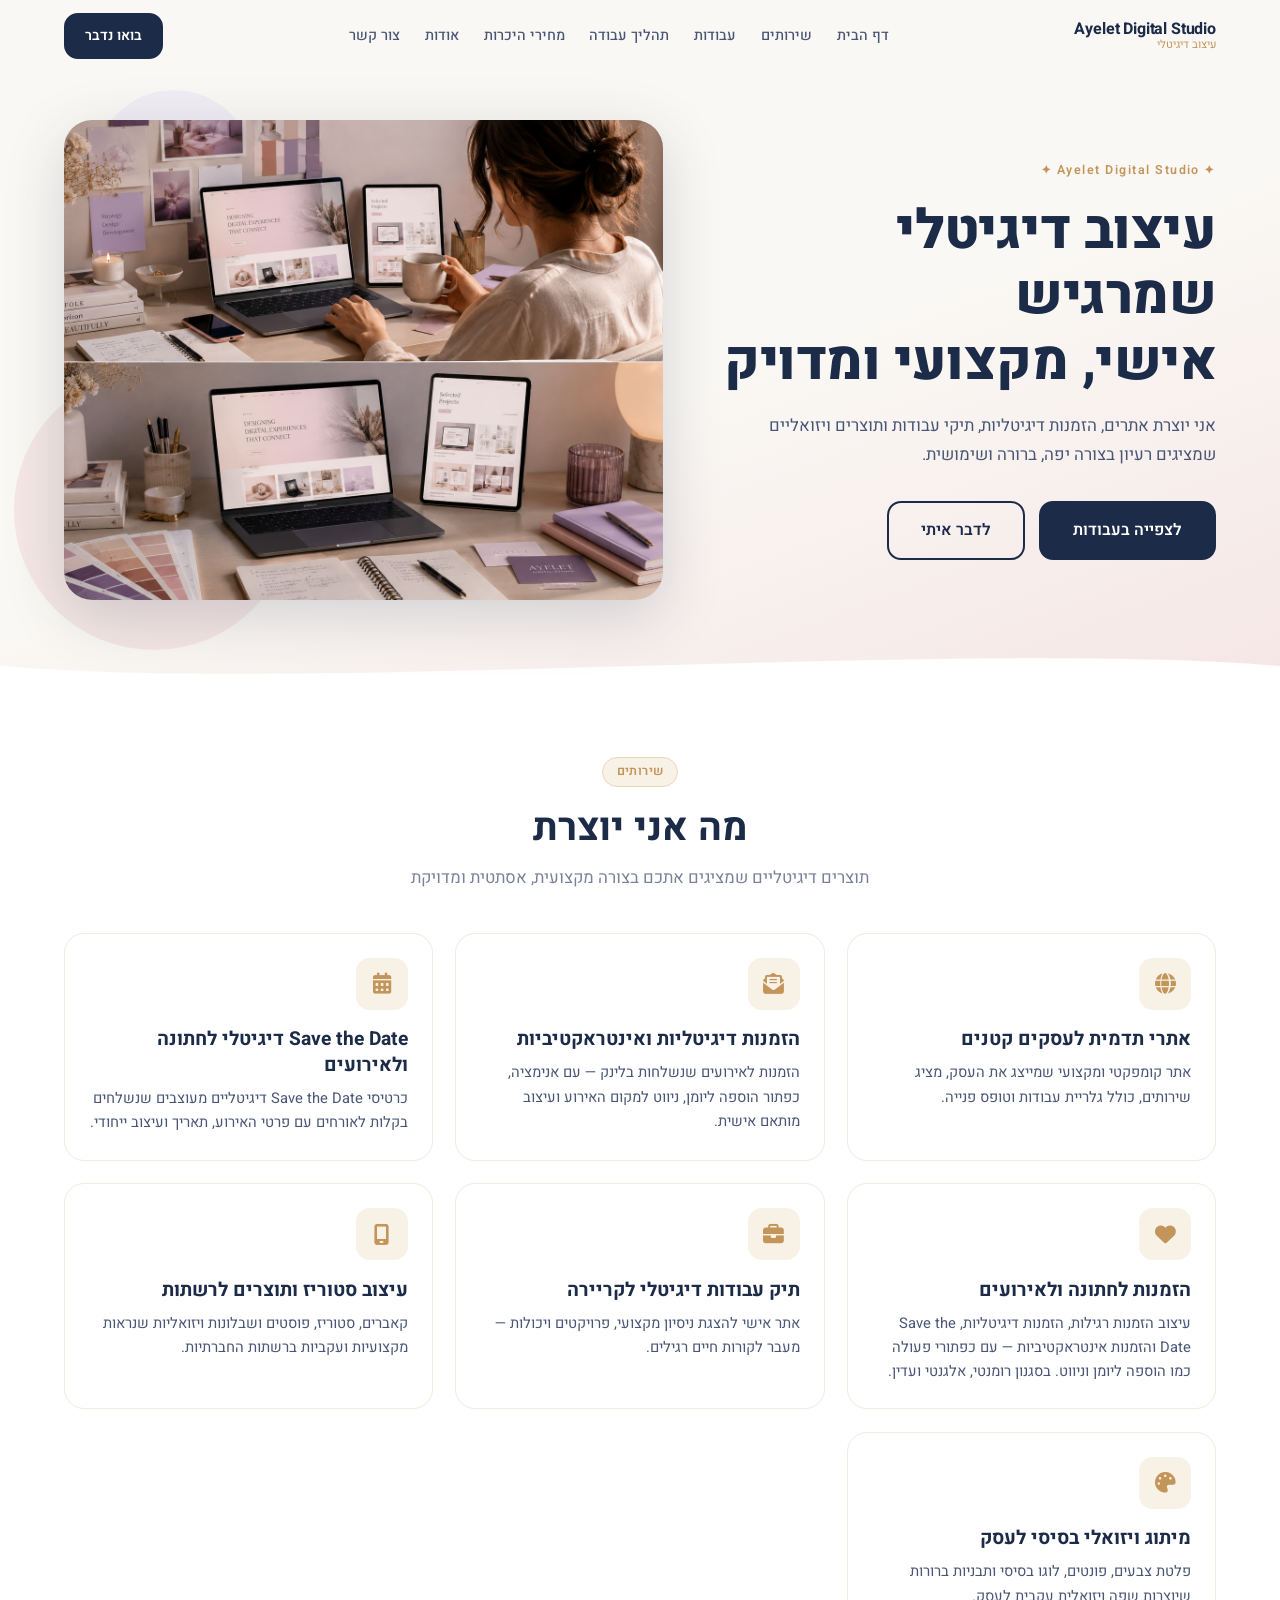
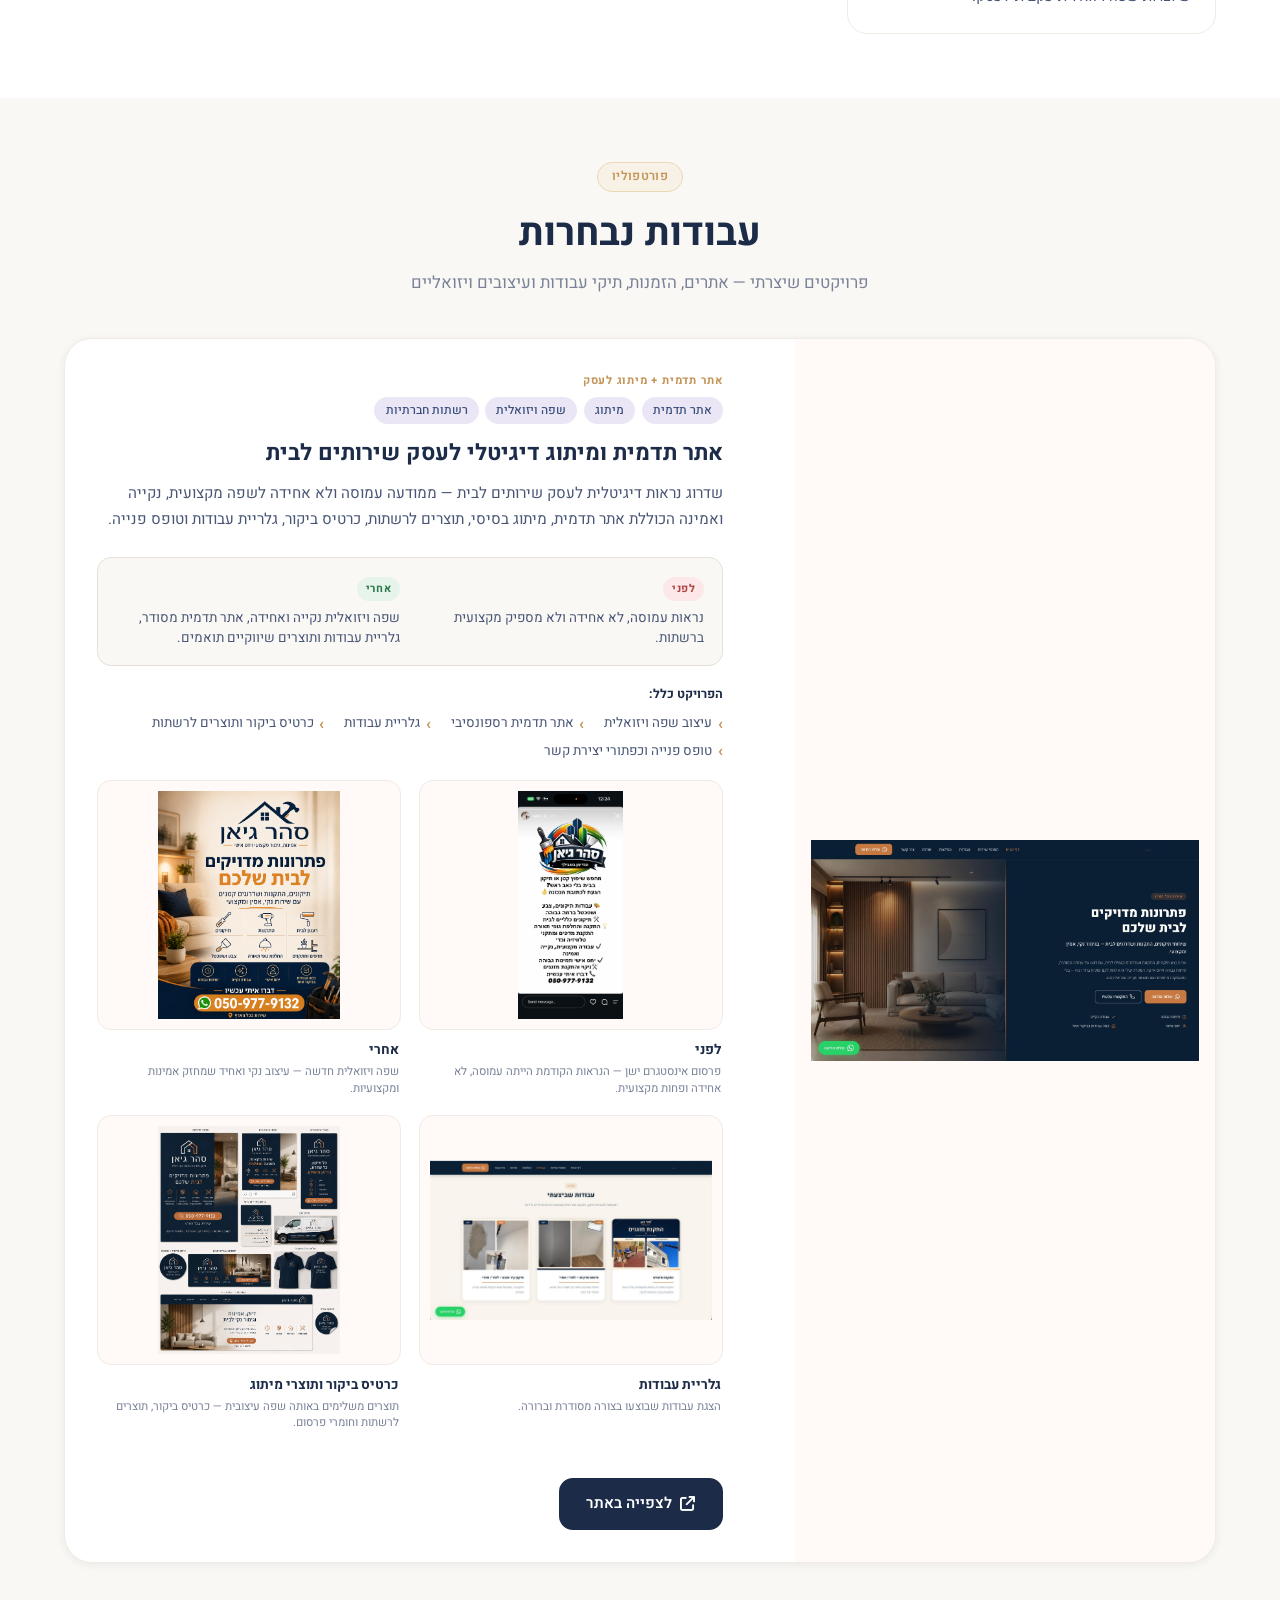
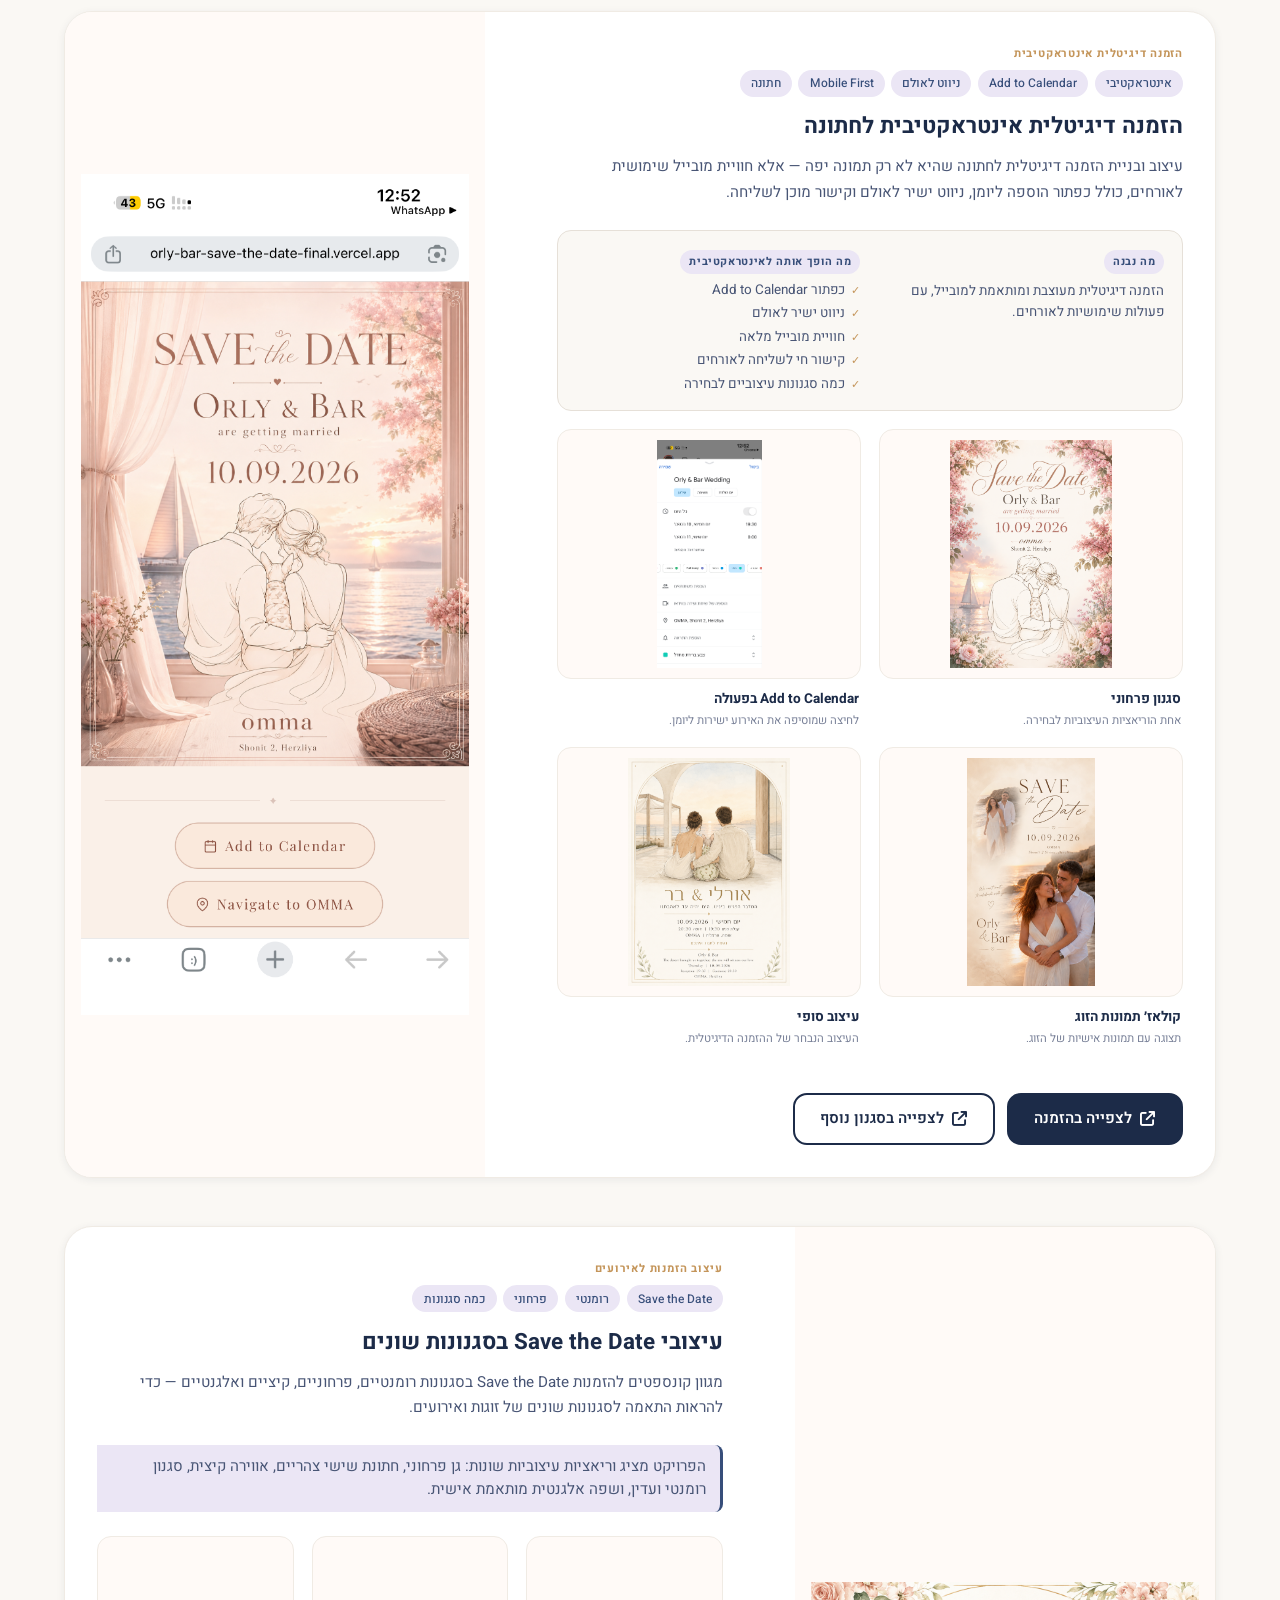
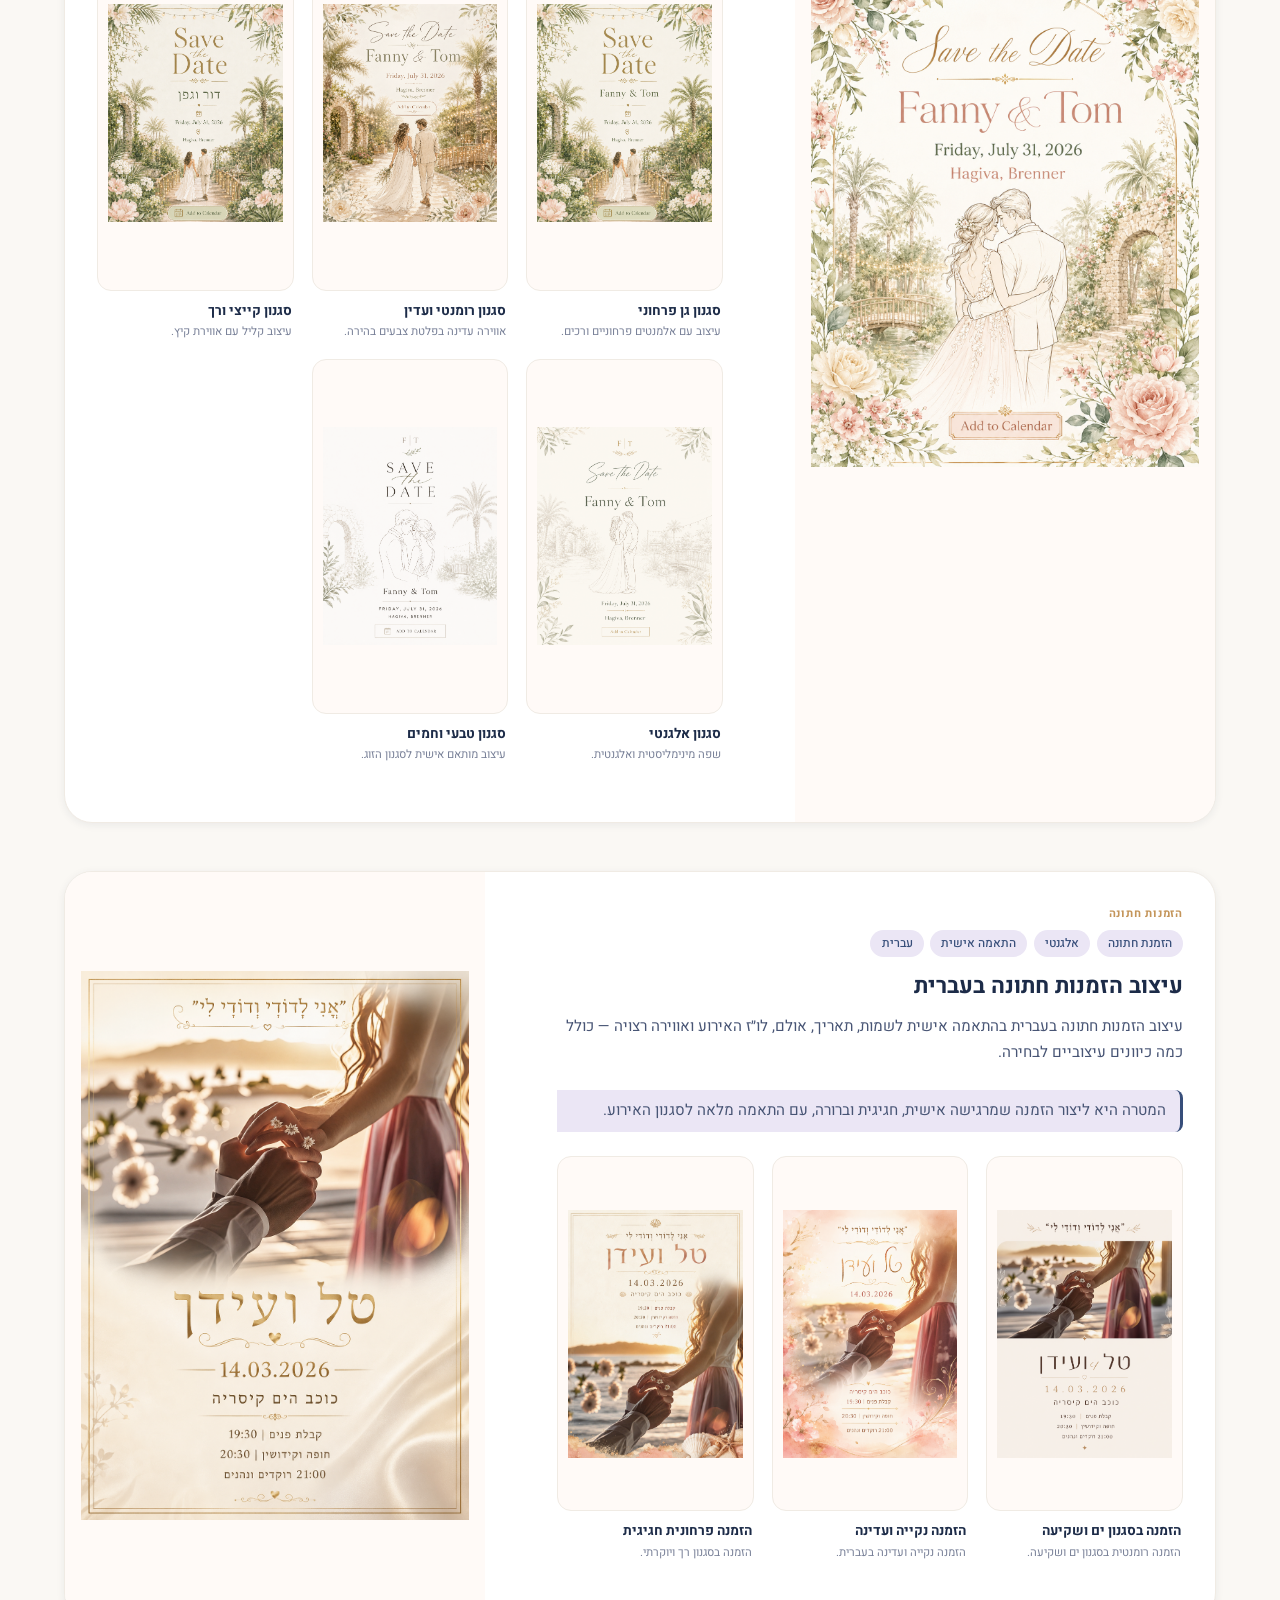
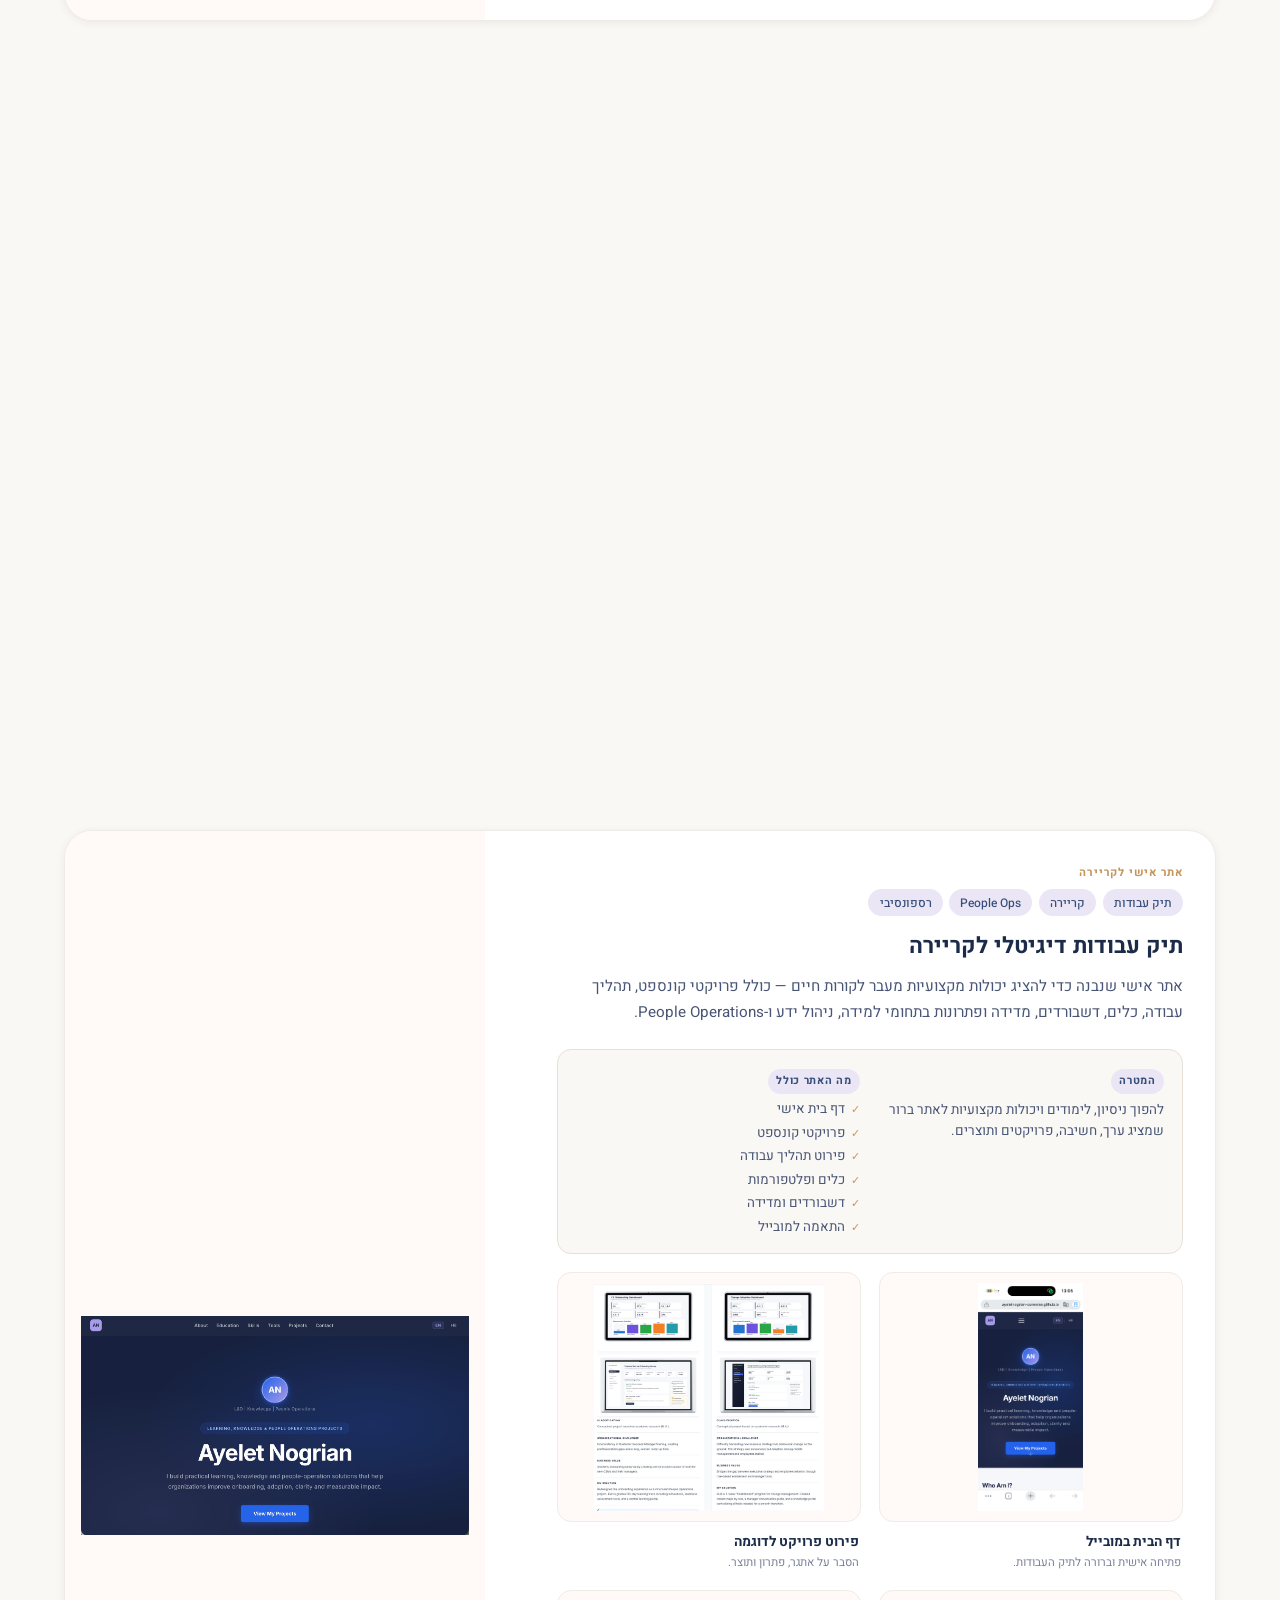
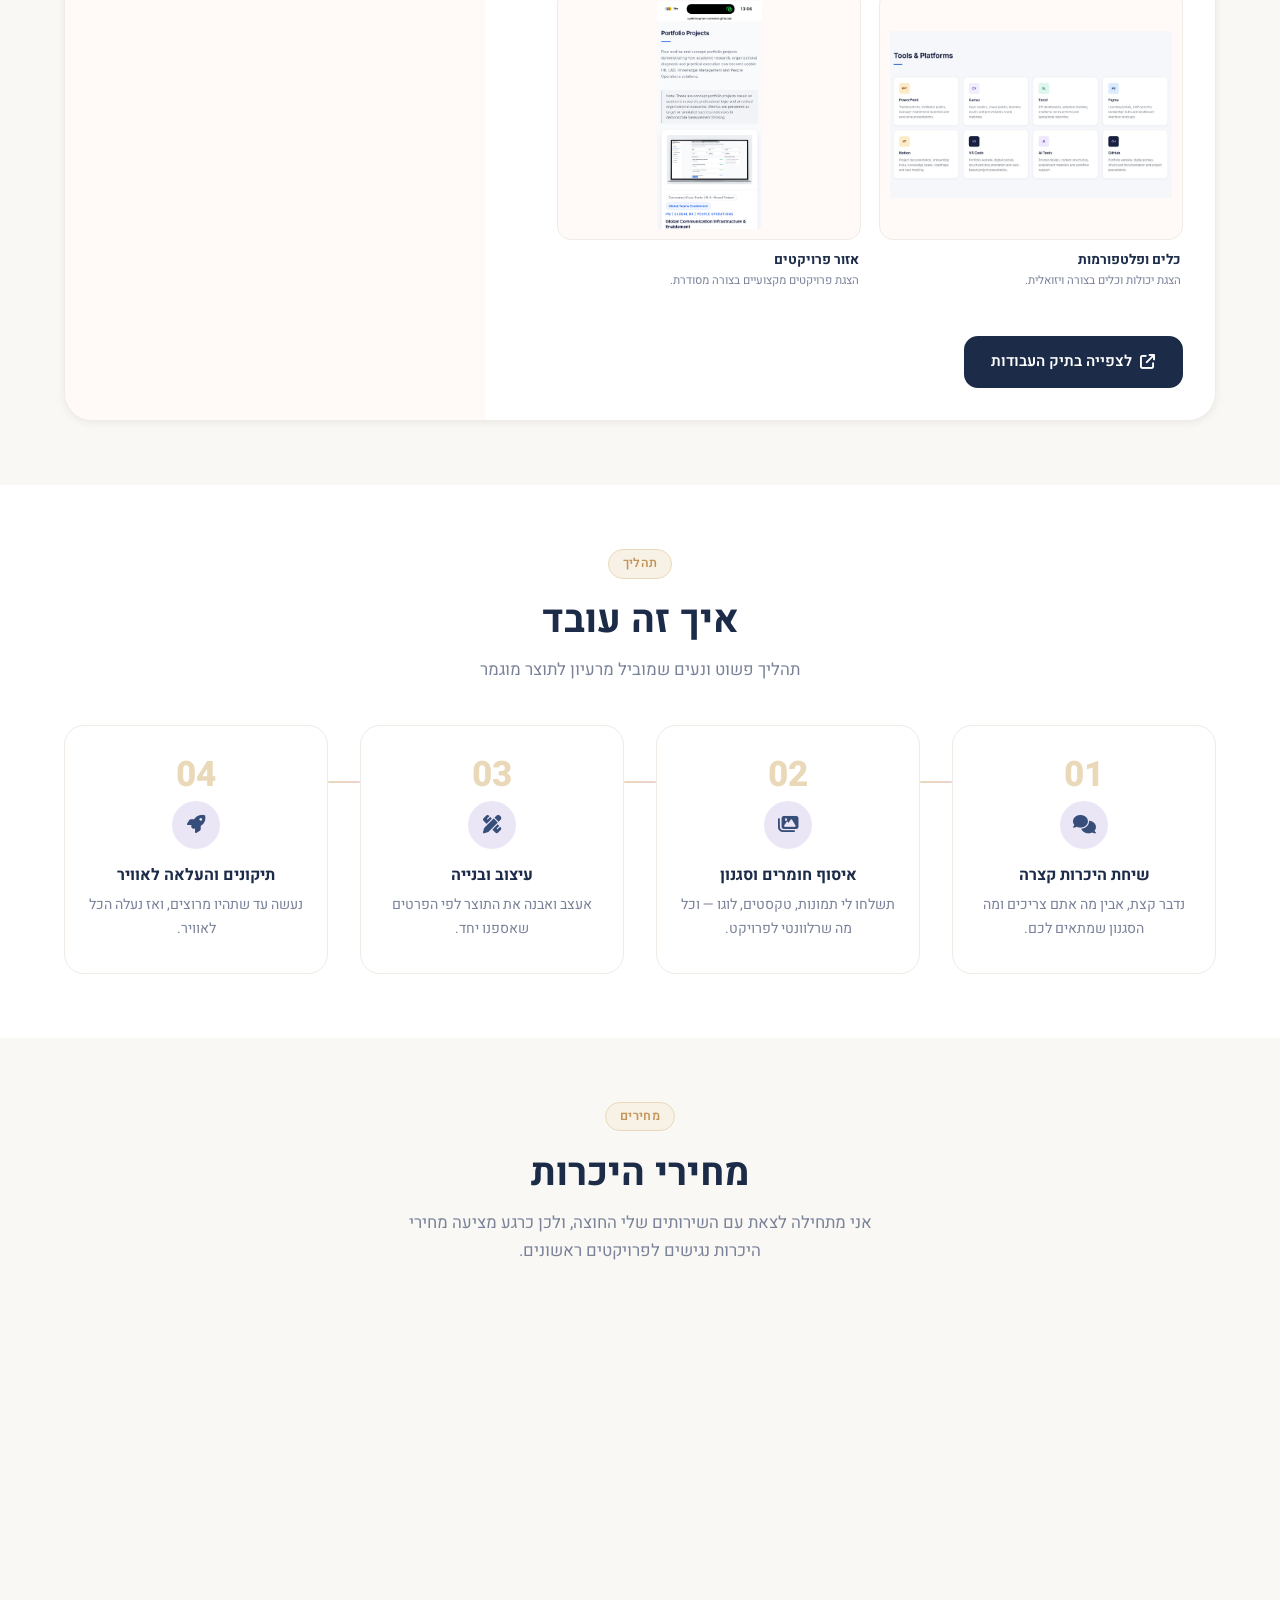
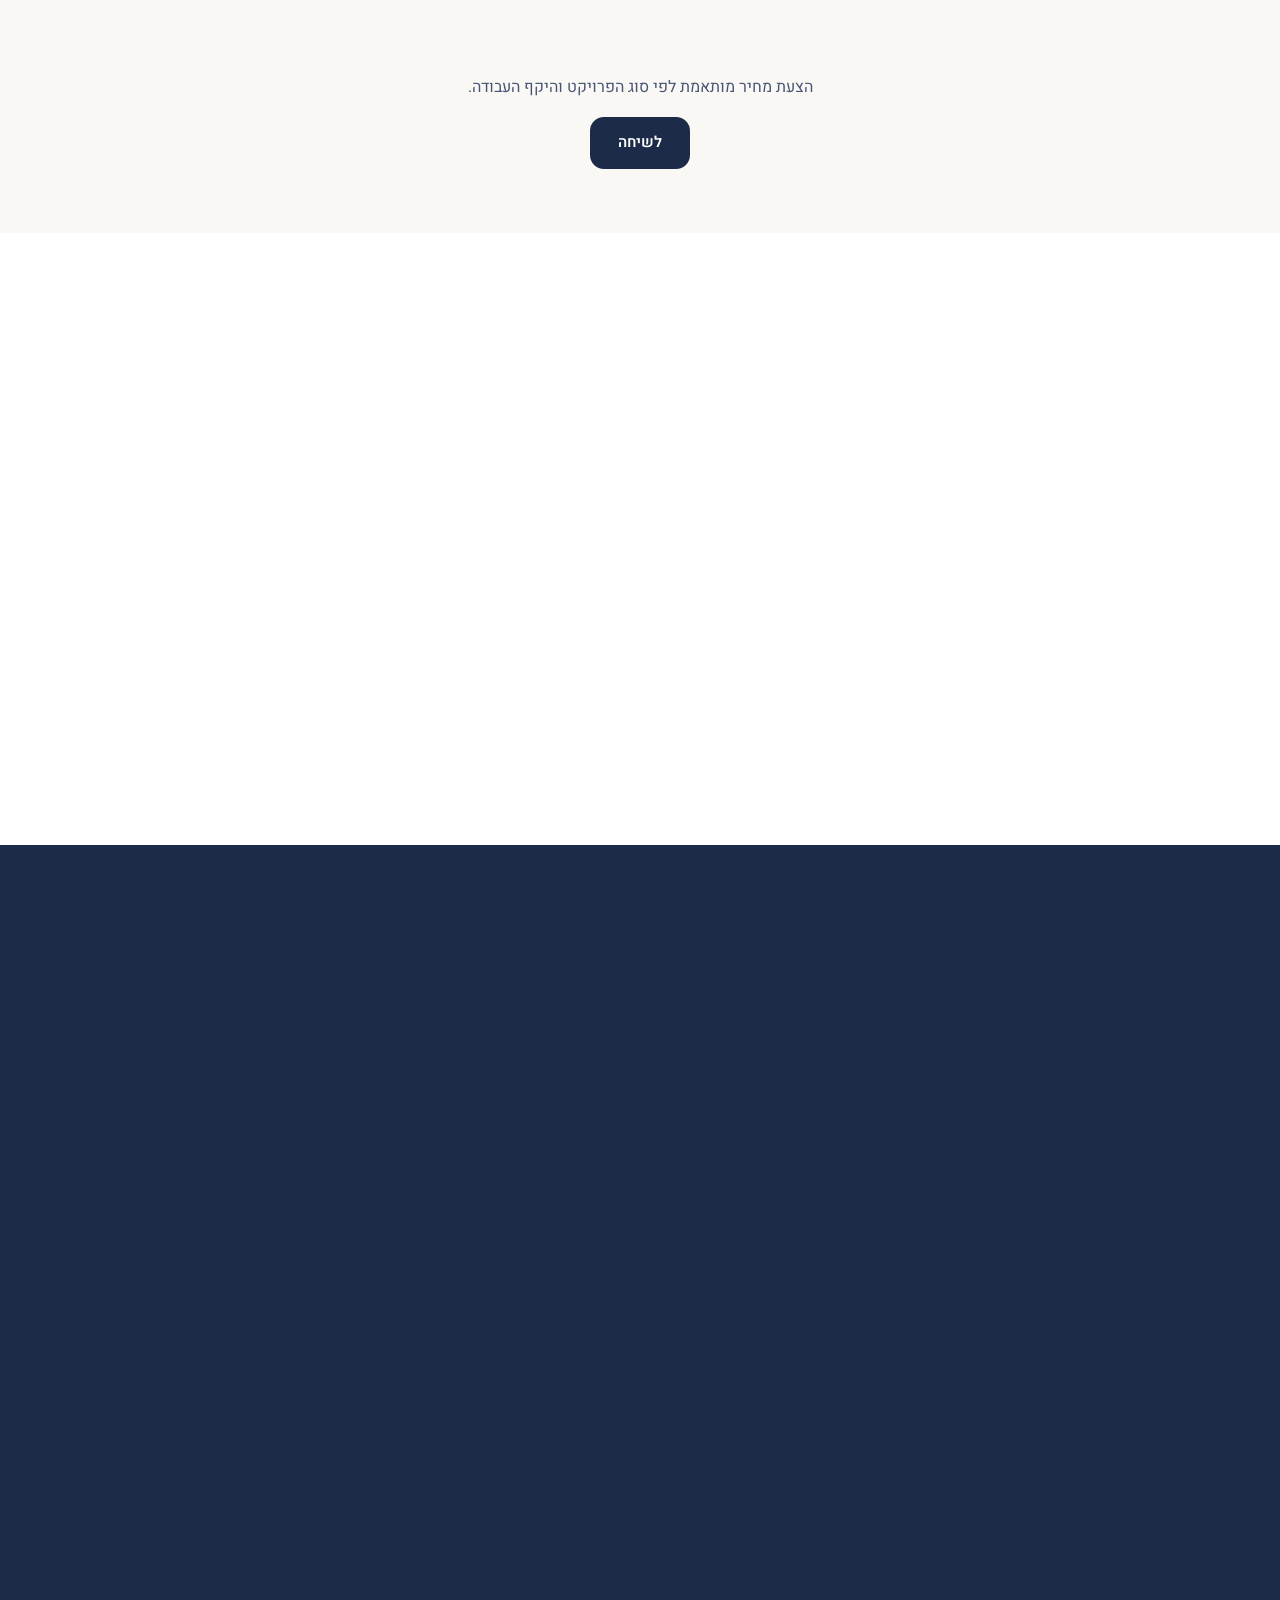
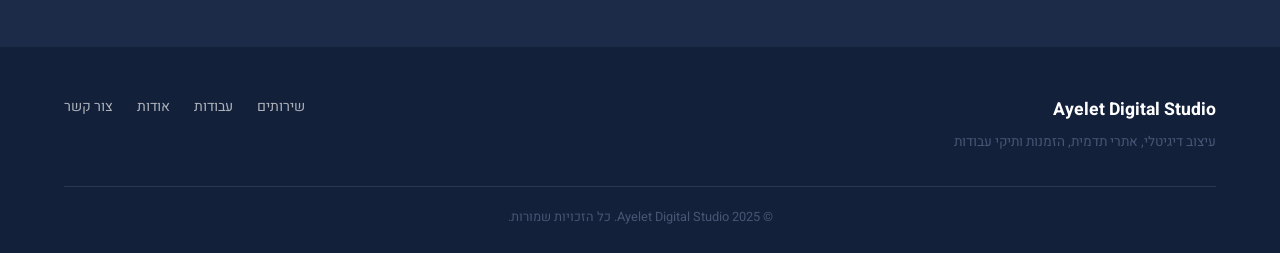
==== commit aabfb2d9: "Update Ayelet Digital Studio website with profile photo and SEO Co-Authored-By: Claude Sonnet 4.6 <n" ====
--- a/index.html
+++ b/index.html
@@ -3,8 +3,16 @@
 <head>
   <meta charset="UTF-8">
   <meta name="viewport" content="width=device-width, initial-scale=1.0">
-  <meta name="description" content="Ayelet Digital Studio — עיצוב דיגיטלי, אתרי תדמית, הזמנות דיגיטליות ותיקי עבודות">
-  <title>Ayelet Digital Studio | עיצוב דיגיטלי</title>
+  <title>Ayelet Digital Studio | איילת נוגריאן — עיצוב דיגיטלי, אתרי תדמית, הזמנות לחתונה ותיקי עבודות</title>
+  <meta name="description" content="איילת נוגריאן — סטודיו לעיצוב דיגיטלי. בניית אתרי תדמית לעסקים קטנים, הזמנות לחתונה ולאירועים, הזמנות דיגיטליות ואינטראקטיביות, Save the Date, תיקי עבודות דיגיטליים ועיצוב לרשתות חברתיות.">
+  <meta name="keywords" content="עיצוב דיגיטלי, סטודיו לעיצוב דיגיטלי, איילת נוגריאן, Ayelet Digital Studio, בניית אתרי תדמית, אתר תדמית לעסק, אתר תדמית לעסק קטן, עיצוב אתרים בעברית, עיצוב אתר רספונסיבי, עמוד נחיתה, בניית דף נחיתה, תיק עבודות דיגיטלי, בניית תיק עבודות, בניית פורטפוליו, עיצוב פורטפוליו, עיצוב הזמנות לחתונה, הזמנה לחתונה, הזמנה לחתונה רגילה, הזמנה מודפסת לחתונה, הזמנה דיגיטלית לחתונה, הזמנה אינטראקטיבית לחתונה, Save the Date, Save the Date דיגיטלי, עיצוב הזמנות לאירועים, הזמנות מעוצבות לאירועים, מיתוג דיגיטלי, עיצוב לעסקים קטנים, עיצוב סטורי לאינסטגרם, עיצוב לרשתות חברתיות, עיצוב קנבה, תוצרים ויזואליים לעסק">
+  <meta name="author" content="איילת נוגריאן — Ayelet Digital Studio">
+  <meta name="robots" content="index, follow">
+  <meta property="og:type" content="website">
+  <meta property="og:title" content="Ayelet Digital Studio | איילת נוגריאן — עיצוב דיגיטלי">
+  <meta property="og:description" content="סטודיו לעיצוב דיגיטלי — אתרי תדמית לעסקים, הזמנות לחתונה ולאירועים, הזמנות דיגיטליות, Save the Date, תיקי עבודות, עיצוב לרשתות חברתיות ומיתוג ויזואלי.">
+  <meta property="og:image" content="images/hero/hero-main.jpg">
+  <meta property="og:locale" content="he_IL">
   <link rel="preconnect" href="https://fonts.googleapis.com">
   <link rel="preconnect" href="https://fonts.gstatic.com" crossorigin>
   <link href="https://fonts.googleapis.com/css2?family=Heebo:wght@300;400;500;600;700;800&display=swap" rel="stylesheet">
@@ -55,7 +63,7 @@
         </div>
         <div class="hero-visual">
           <div class="hero-img-frame">
-            <img src="images/hero/hero-main.jpg" alt="Ayelet Digital Studio" class="hero-img" loading="eager">
+            <img src="images/hero/hero-main.jpg" alt="איילת נוגריאן — סטודיו לעיצוב דיגיטלי, אתרי תדמית והזמנות לחתונה" class="hero-img" loading="eager">
           </div>
           <div class="hero-deco hero-deco-1"></div>
           <div class="hero-deco hero-deco-2"></div>
@@ -88,19 +96,19 @@
         <div class="service-card">
           <div class="service-icon"><i class="fa-solid fa-envelope-open-text"></i></div>
           <h3>הזמנות דיגיטליות ואינטראקטיביות</h3>
-          <p>הזמנות לאירועים שנשלחות בלינק — עם אנימציה, כפתורי ניווט, הוספה ליומן ועיצוב מותאם אישית.</p>
+          <p>הזמנות לאירועים שנשלחות בלינק — עם אנימציה, כפתור הוספה ליומן, ניווט למקום האירוע ועיצוב מותאם אישית.</p>
         </div>
 
         <div class="service-card">
           <div class="service-icon"><i class="fa-solid fa-calendar-days"></i></div>
-          <h3>Save the Date לאירועים</h3>
-          <p>כרטיסי Save the Date דיגיטליים שנשלחים בקלות לאורחים עם פרטי האירוע ועיצוב ייחודי.</p>
+          <h3>Save the Date דיגיטלי לחתונה ולאירועים</h3>
+          <p>כרטיסי Save the Date דיגיטליים מעוצבים שנשלחים בקלות לאורחים עם פרטי האירוע, תאריך ועיצוב ייחודי.</p>
         </div>
 
         <div class="service-card">
           <div class="service-icon"><i class="fa-solid fa-heart"></i></div>
-          <h3>הזמנות חתונה</h3>
-          <p>הזמנות חתונה בעברית בסגנון רומנטי, אלגנטי ועדין — מותאמות לשמות, תאריך ואולם האירוע.</p>
+          <h3>הזמנות לחתונה ולאירועים</h3>
+          <p>עיצוב הזמנות רגילות, הזמנות דיגיטליות, Save the Date והזמנות אינטראקטיביות — עם כפתורי פעולה כמו הוספה ליומן וניווט. בסגנון רומנטי, אלגנטי ועדין.</p>
         </div>
 
         <div class="service-card">
@@ -140,7 +148,7 @@
         <article class="project-card">
           <div class="project-cover project-cover--contain">
             <img src="images/projects/sahar-gayan/sahar-website-home.jpg"
-                 alt="אתר תדמית שחר גיאן"
+                 alt="אתר תדמית לעסק שירותים לבית — שחר גיאן, מיתוג דיגיטלי ועיצוב אתר"
                  class="cover-img lightbox-trigger"
                  data-gallery="sahar" data-index="0" loading="lazy">
           </div>
@@ -318,7 +326,7 @@
         <article class="project-card">
           <div class="project-cover project-cover--contain">
             <img src="images/projects/invitations/save-the-date/fanny-tom-floral-garden-01.jpg"
-                 alt="Save the Date פרחוני"
+                 alt="עיצוב Save the Date לחתונה — סגנון פרחוני ורומנטי"
                  class="cover-img lightbox-trigger"
                  data-gallery="std" data-index="0" loading="lazy">
           </div>
@@ -387,7 +395,7 @@
         <article class="project-card project-card--alt">
           <div class="project-cover project-cover--contain">
             <img src="images/projects/invitations/tal-idan-wedding-invitation-01.PNG"
-                 alt="הזמנת חתונה טל ועידן"
+                 alt="עיצוב הזמנת חתונה בעברית — הזמנה רגילה, אלגנטית ומותאמת אישית"
                  class="cover-img lightbox-trigger"
                  data-gallery="wedding" data-index="0" loading="lazy">
           </div>
@@ -438,7 +446,7 @@
         <article class="project-card">
           <div class="project-cover">
             <img src="images/projects/ariel-story-design/ariel-landing-page-mockup.jpg"
-                 alt="קונספט דף נחיתה נדל״ן"
+                 alt="עיצוב דף נחיתה לעסק ומיתוג דיגיטלי — עיצוב סטורי לאינסטגרם וכרטיס ביקור"
                  class="cover-img lightbox-trigger"
                  data-gallery="ariel" data-index="0" loading="lazy">
           </div>
@@ -676,10 +684,12 @@
   <section id="about" class="section bg-white">
     <div class="container">
       <div class="about-inner">
-        <div class="about-visual" aria-hidden="true">
-          <div class="about-shape-outer"></div>
-          <div class="about-shape-inner"></div>
-          <div class="about-monogram">א</div>
+        <div class="about-visual">
+          <div class="about-photo-wrap">
+            <img src="images/about/ayelet-profile.jpg"
+                 alt="איילת נוגריאן - עיצוב דיגיטלי, אתרי תדמית והזמנות דיגיטליות"
+                 class="about-photo">
+          </div>
           <div class="about-stats">
             <div class="about-stat">
               <span class="stat-n">6+</span>
@@ -698,9 +708,9 @@
         <div class="about-text">
           <span class="label-pill">אודות</span>
           <h2>קצת עליי</h2>
-          <p class="about-lead">אני איילת, ואני אוהבת לקחת רעיון, עסק או אירוע ולהפוך אותו לנראות דיגיטלית ברורה, אסתטית ומדויקת.</p>
-          <p>אני משלבת חשיבה עיצובית, סדר, כתיבה שיווקית, הבנה של חוויית משתמש וכלים דיגיטליים כדי ליצור תוצרים שנראים טוב וגם עובדים בפועל.</p>
-          <p>האתר הזה נבנה כדי להציג את סוגי הפרויקטים שאני יוצרת — מאתרי תדמית לעסקים קטנים ועד הזמנות אינטראקטיביות ותיקי עבודות אישיים.</p>
+          <p class="about-lead">אני איילת נוגריאן, ואני אוהבת לקחת רעיון, עסק או אירוע ולהפוך אותו לנראות דיגיטלית ברורה, אסתטית ומדויקת.</p>
+          <p>בעלת תואר שני בלימודי עבודה עם התמחות בפיתוח ארגוני, שינוי ארגוני ומשאבי אנוש — אני משלבת חשיבה ארגונית, סדר, כתיבה שיווקית ועיצוב דיגיטלי כדי ליצור אתרי תדמית, תיקי עבודות, הזמנות לחתונה, הזמנות דיגיטליות ותוצרים ויזואליים שמרגישים אישיים, מקצועיים וברורים.</p>
+          <p>האתר הזה מציג פרויקטים שיצרתי עבור לקוחות שונים — מעסקים קטנים ועד זוגות מתחתנים ואנשי קריירה.</p>
           <a href="#contact" class="btn btn-primary">בואו נדבר</a>
         </div>
       </div>
@@ -722,6 +732,7 @@
         </div>
         <div class="contact-form-wrap">
           <form class="contact-form" id="contactForm" novalidate>
+            <input type="hidden" name="_subject" value="New inquiry from Ayelet Digital Studio website">
             <div class="form-group">
               <label for="fname">שם</label>
               <input type="text" id="fname" name="name" placeholder="השם שלך" required autocomplete="name">
@@ -731,11 +742,29 @@
               <input type="tel" id="fphone" name="phone" placeholder="מספר הטלפון שלך" required autocomplete="tel">
             </div>
             <div class="form-group">
+              <label for="femail">אימייל</label>
+              <input type="email" id="femail" name="email" placeholder="כתובת האימייל שלך" required autocomplete="email">
+            </div>
+            <div class="form-group">
+              <label for="fservice">סוג השירות</label>
+              <select id="fservice" name="service" required>
+                <option value="" disabled selected>באיזה שירות מדובר?</option>
+                <option value="אתר תדמית">אתר תדמית</option>
+                <option value="הזמנה דיגיטלית">הזמנה דיגיטלית</option>
+                <option value="Save the Date">Save the Date</option>
+                <option value="הזמנת חתונה">הזמנת חתונה</option>
+                <option value="תיק עבודות דיגיטלי">תיק עבודות דיגיטלי</option>
+                <option value="עיצוב סטורי / פוסט">עיצוב סטורי / פוסט</option>
+                <option value="אחר">אחר</option>
+              </select>
+            </div>
+            <div class="form-group">
               <label for="fmessage">הודעה</label>
               <textarea id="fmessage" name="message" rows="4" placeholder="ספרו לי על הפרויקט שלכם..." required></textarea>
             </div>
-            <button type="submit" class="btn btn-primary btn-full">שלחו הודעה</button>
-            <p class="form-success" id="formSuccess" aria-live="polite">תודה! אחזור אליכם בהקדם ✨</p>
+            <button type="submit" class="btn btn-primary btn-full" id="formSubmit">שלחו הודעה</button>
+            <p class="form-success" id="formSuccess" aria-live="polite">תודה! הפרטים נשלחו בהצלחה ואחזור אליכם בהקדם.</p>
+            <p class="form-error" id="formError" aria-live="polite">משהו השתבש בשליחה. אפשר לפנות אליי גם בוואטסאפ.</p>
           </form>
         </div>
       </div>
--- a/style.css
+++ b/style.css
@@ -70,7 +70,7 @@
   --sp-2xl: 6rem;
 
   /* Section padding */
-  --section-py: 5.5rem;
+  --section-py: 4rem;
 
   /* Container */
   --container: 1200px;
@@ -181,7 +181,7 @@
 .section-header {
   text-align: center;
   max-width: 640px;
-  margin: 0 auto var(--sp-xl);
+  margin: 0 auto 2.5rem;
 }
 
 .section-header h2 {
@@ -453,22 +453,26 @@
 /* --- 7. HERO --- */
 .hero {
   position: relative;
-  padding: calc(72px + 5rem) 0 0;
+  padding: calc(72px + 3rem) 0 0;
   background: linear-gradient(160deg, var(--cream) 55%, var(--pink-soft) 100%);
   overflow: hidden;
 }
 
 .hero-inner {
   display: flex;
-  align-items: center;
-  gap: var(--sp-xl);
-  padding-bottom: 4rem;
+  align-items: stretch;
+  gap: 3rem;
+  padding-bottom: 2.5rem;
+  min-height: 520px;
 }
 
 /* RTL: text first → right side; visual second → left side */
 .hero-text {
   flex: 1;
   min-width: 0;
+  display: flex;
+  flex-direction: column;
+  justify-content: center;
 }
 
 .hero-badge {
@@ -499,8 +503,8 @@
 
 .hero-visual {
   position: relative;
-  flex: 0 0 420px;
-  width: 420px;
+  flex: 0 0 52%;
+  width: 52%;
 }
 
 .hero-img-frame {
@@ -509,7 +513,8 @@
   border-radius: var(--r-xl);
   overflow: hidden;
   box-shadow: var(--shadow-xl);
-  aspect-ratio: 4/5;
+  height: 100%;
+  min-height: 460px;
 }
 
 .hero-img {
@@ -565,7 +570,7 @@
   background: var(--white);
   border: 1px solid var(--border-soft);
   border-radius: var(--r-lg);
-  padding: 2rem 1.75rem;
+  padding: 1.5rem 1.5rem;
   transition: transform var(--ease), box-shadow var(--ease), border-color var(--ease);
 }
 
@@ -767,7 +772,7 @@
 .projects-list {
   display: flex;
   flex-direction: column;
-  gap: 4rem;
+  gap: 3rem;
 }
 
 .project-card {
@@ -812,7 +817,7 @@
 
 .project-body {
   flex: 1;
-  padding: 2.5rem 2.25rem;
+  padding: 2rem 2rem;
   display: flex;
   flex-direction: column;
   gap: 0;
@@ -1014,15 +1019,15 @@
 .pricing-grid {
   display: grid;
   grid-template-columns: repeat(auto-fill, minmax(200px, 1fr));
-  gap: 1.25rem;
-  margin-bottom: 2.5rem;
+  gap: 1.1rem;
+  margin-bottom: 1.5rem;
 }
 
 .pricing-card {
   background: var(--white);
   border: 1px solid var(--border-soft);
   border-radius: var(--r-lg);
-  padding: 2rem 1.5rem;
+  padding: 1.5rem 1.25rem;
   display: flex;
   flex-direction: column;
   align-items: flex-start;
@@ -1107,65 +1112,42 @@
 .about-inner {
   display: flex;
   align-items: center;
-  gap: 4rem;
+  gap: 3rem;
 }
 
 /* RTL: about-text first → right; visual second → left */
 .about-visual {
-  flex: 0 0 340px;
-  width: 340px;
-  position: relative;
+  flex: 0 0 320px;
+  width: 320px;
   display: flex;
   flex-direction: column;
   align-items: center;
+  gap: 1.25rem;
+}
+
+.about-photo-wrap {
+  width: 100%;
+  border-radius: var(--r-xl);
+  overflow: hidden;
+  box-shadow: var(--shadow-lg);
+  border: 4px solid var(--white);
+  background: var(--cream);
+  aspect-ratio: 4/5;
+}
+
+.about-photo {
+  width: 100%;
+  height: 100%;
+  object-fit: cover;
+  object-position: center top;
+  display: block;
+}
+
+.about-stats {
+  display: flex;
   justify-content: center;
-  min-height: 340px;
-}
-
-.about-shape-outer {
-  position: absolute;
-  width: 280px;
-  height: 280px;
-  border-radius: 50%;
-  background: var(--lavender);
-  opacity: 0.7;
-  top: 50%;
-  left: 50%;
-  transform: translate(-50%, -50%);
-}
-
-.about-shape-inner {
-  position: absolute;
-  width: 200px;
-  height: 200px;
-  border-radius: 50%;
-  background: var(--pink-soft);
-  opacity: 0.8;
-  top: 50%;
-  left: 50%;
-  transform: translate(-50%, -50%);
-}
-
-.about-monogram {
-  position: relative;
-  z-index: 2;
-  font-size: 7rem;
-  font-weight: 800;
-  color: var(--navy);
-  line-height: 1;
-  opacity: 0.08;
-  user-select: none;
-}
-
-.about-stats {
-  position: absolute;
-  bottom: 0;
-  right: 0;
-  left: 0;
-  display: flex;
-  justify-content: center;
-  gap: 1.25rem;
-  z-index: 3;
+  gap: 1rem;
+  width: 100%;
 }
 
 .about-stat {
@@ -1276,7 +1258,8 @@
 }
 
 .form-group input,
-.form-group textarea {
+.form-group textarea,
+.form-group select {
   padding: 0.7rem 1rem;
   border: 1.5px solid var(--border);
   border-radius: var(--r-sm);
@@ -1285,10 +1268,24 @@
   transition: border-color var(--ease), box-shadow var(--ease);
   text-align: right;
   direction: rtl;
+  font-family: inherit;
+  font-size: inherit;
+  width: 100%;
+}
+
+.form-group select {
+  cursor: pointer;
+  appearance: none;
+  -webkit-appearance: none;
+  background-image: url("data:image/svg+xml,%3Csvg xmlns='http://www.w3.org/2000/svg' width='12' height='8' viewBox='0 0 12 8'%3E%3Cpath d='M1 1l5 5 5-5' stroke='%237A8299' stroke-width='1.5' fill='none' stroke-linecap='round'/%3E%3C/svg%3E");
+  background-repeat: no-repeat;
+  background-position: left 1rem center;
+  padding-left: 2.5rem;
 }
 
 .form-group input:focus,
-.form-group textarea:focus {
+.form-group textarea:focus,
+.form-group select:focus {
   outline: none;
   border-color: var(--gold);
   box-shadow: 0 0 0 3px rgba(196,149,90,0.15);
@@ -1297,6 +1294,10 @@
 
 .form-group input::placeholder,
 .form-group textarea::placeholder {
+  color: var(--text-light);
+}
+
+.form-group select option[value=""][disabled] {
   color: var(--text-light);
 }
 
@@ -1310,6 +1311,19 @@
 }
 
 .form-success.visible {
+  display: block;
+}
+
+.form-error {
+  display: none;
+  text-align: center;
+  font-size: 0.95rem;
+  color: #b94a48;
+  font-weight: 600;
+  padding: 0.5rem;
+}
+
+.form-error.visible {
   display: block;
 }
 
@@ -1513,11 +1527,11 @@
 
 /* Tablet */
 @media (max-width: 1024px) {
-  :root { --section-py: 4.5rem; }
+  :root { --section-py: 3.5rem; }
 
   .hero-visual {
-    flex: 0 0 340px;
-    width: 340px;
+    flex: 0 0 48%;
+    width: 48%;
   }
 
   .project-cover {
@@ -1530,14 +1544,9 @@
   }
 
   .about-visual {
-    flex: 0 0 280px;
-    width: 280px;
-    min-height: 280px;
-  }
-
-  .about-shape-outer { width: 230px; height: 230px; }
-  .about-shape-inner { width: 165px; height: 165px; }
-  .about-monogram { font-size: 5.5rem; }
+    flex: 0 0 270px;
+    width: 270px;
+  }
 
   .contact-form-wrap {
     flex: 0 0 380px;
@@ -1547,25 +1556,33 @@
 
 /* Mobile landscape / small tablet */
 @media (max-width: 820px) {
-  :root { --section-py: 3.5rem; }
+  :root { --section-py: 2.75rem; }
 
   /* Hero */
   .hero {
-    padding-top: calc(72px + 3rem);
+    padding-top: calc(72px + 2rem);
   }
 
   .hero-inner {
     flex-direction: column-reverse;
-    gap: 2rem;
-    padding-bottom: 3rem;
+    align-items: center;
+    gap: 1.75rem;
+    padding-bottom: 2rem;
     text-align: center;
+    min-height: unset;
   }
 
   .hero-visual {
     flex: none;
     width: 100%;
-    max-width: 360px;
+    max-width: 440px;
     margin: 0 auto;
+  }
+
+  .hero-img-frame {
+    height: auto;
+    min-height: unset;
+    aspect-ratio: 4/3;
   }
 
   .hero-text {
@@ -1633,12 +1650,10 @@
     width: 100%;
     max-width: 300px;
     margin: 0 auto;
-    min-height: 240px;
   }
 
   .about-stats {
-    position: static;
-    margin-top: 1.5rem;
+    justify-content: center;
   }
 
   /* Contact */
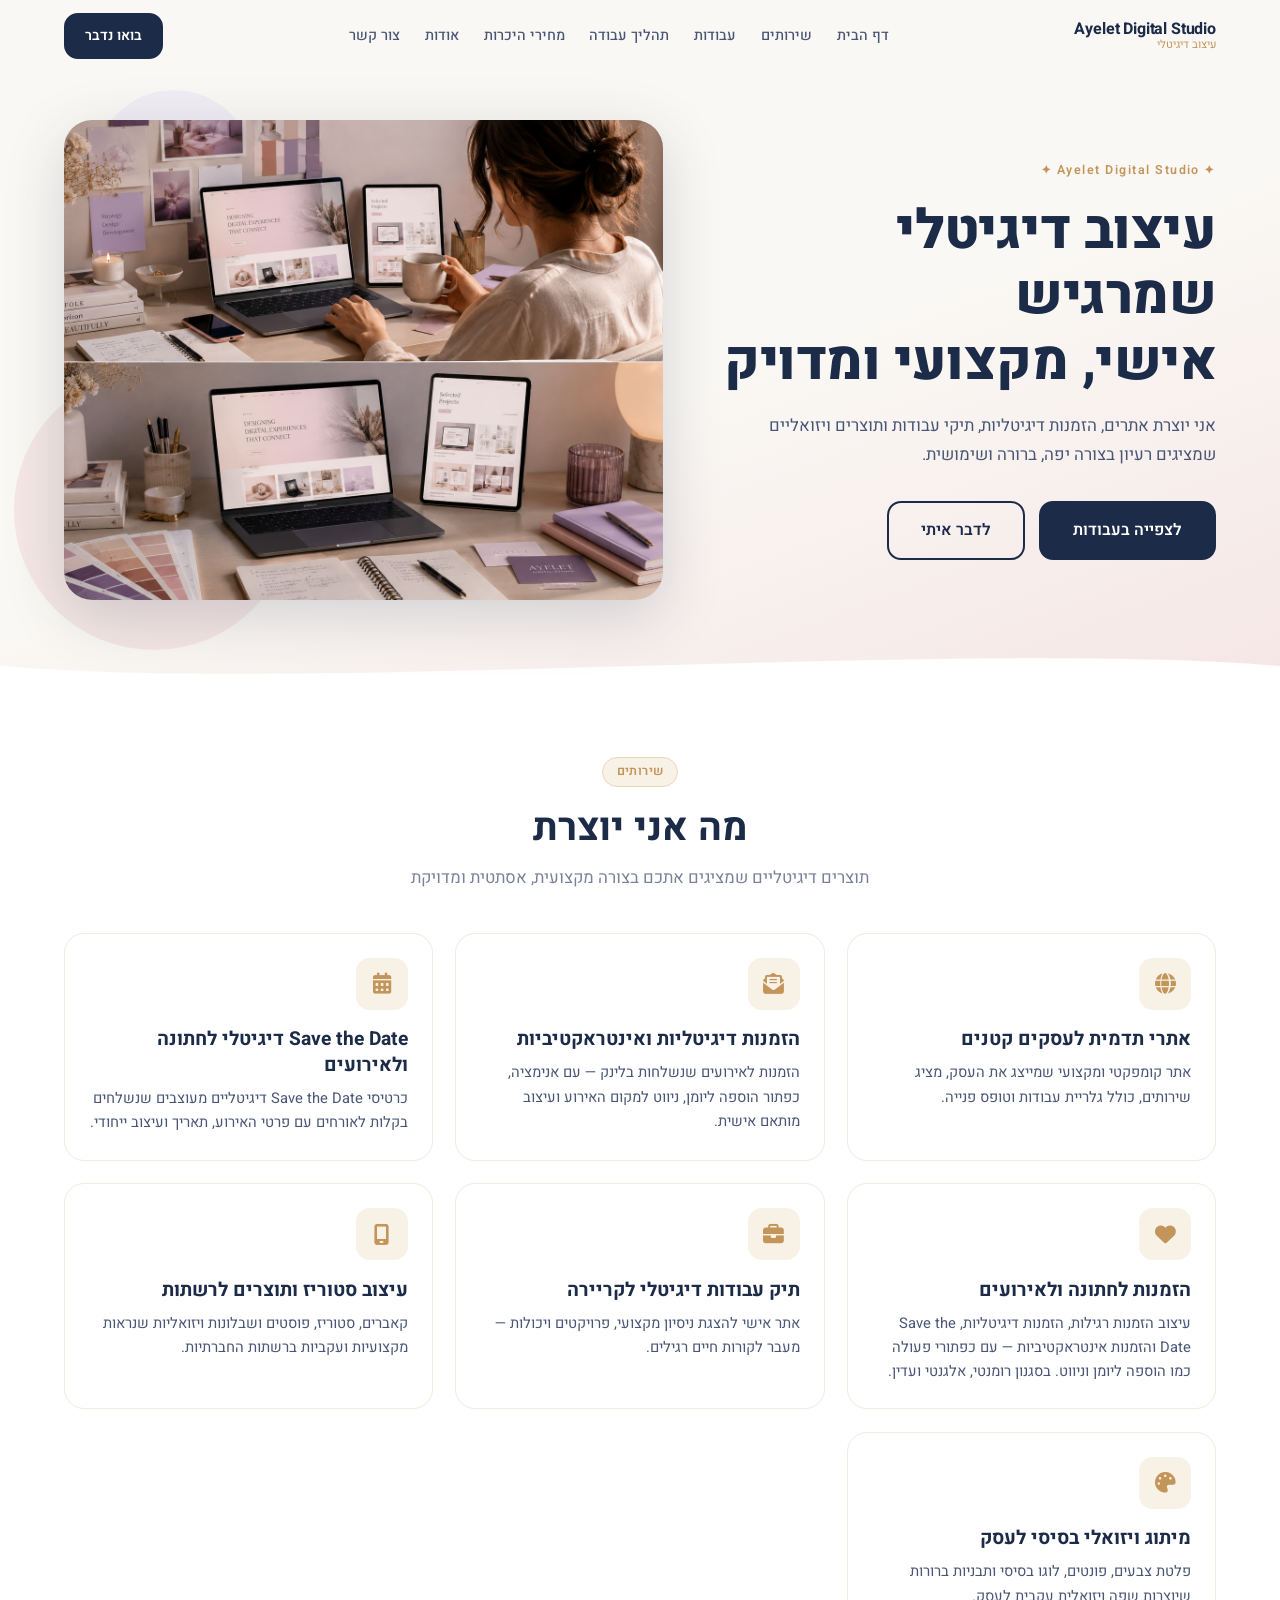
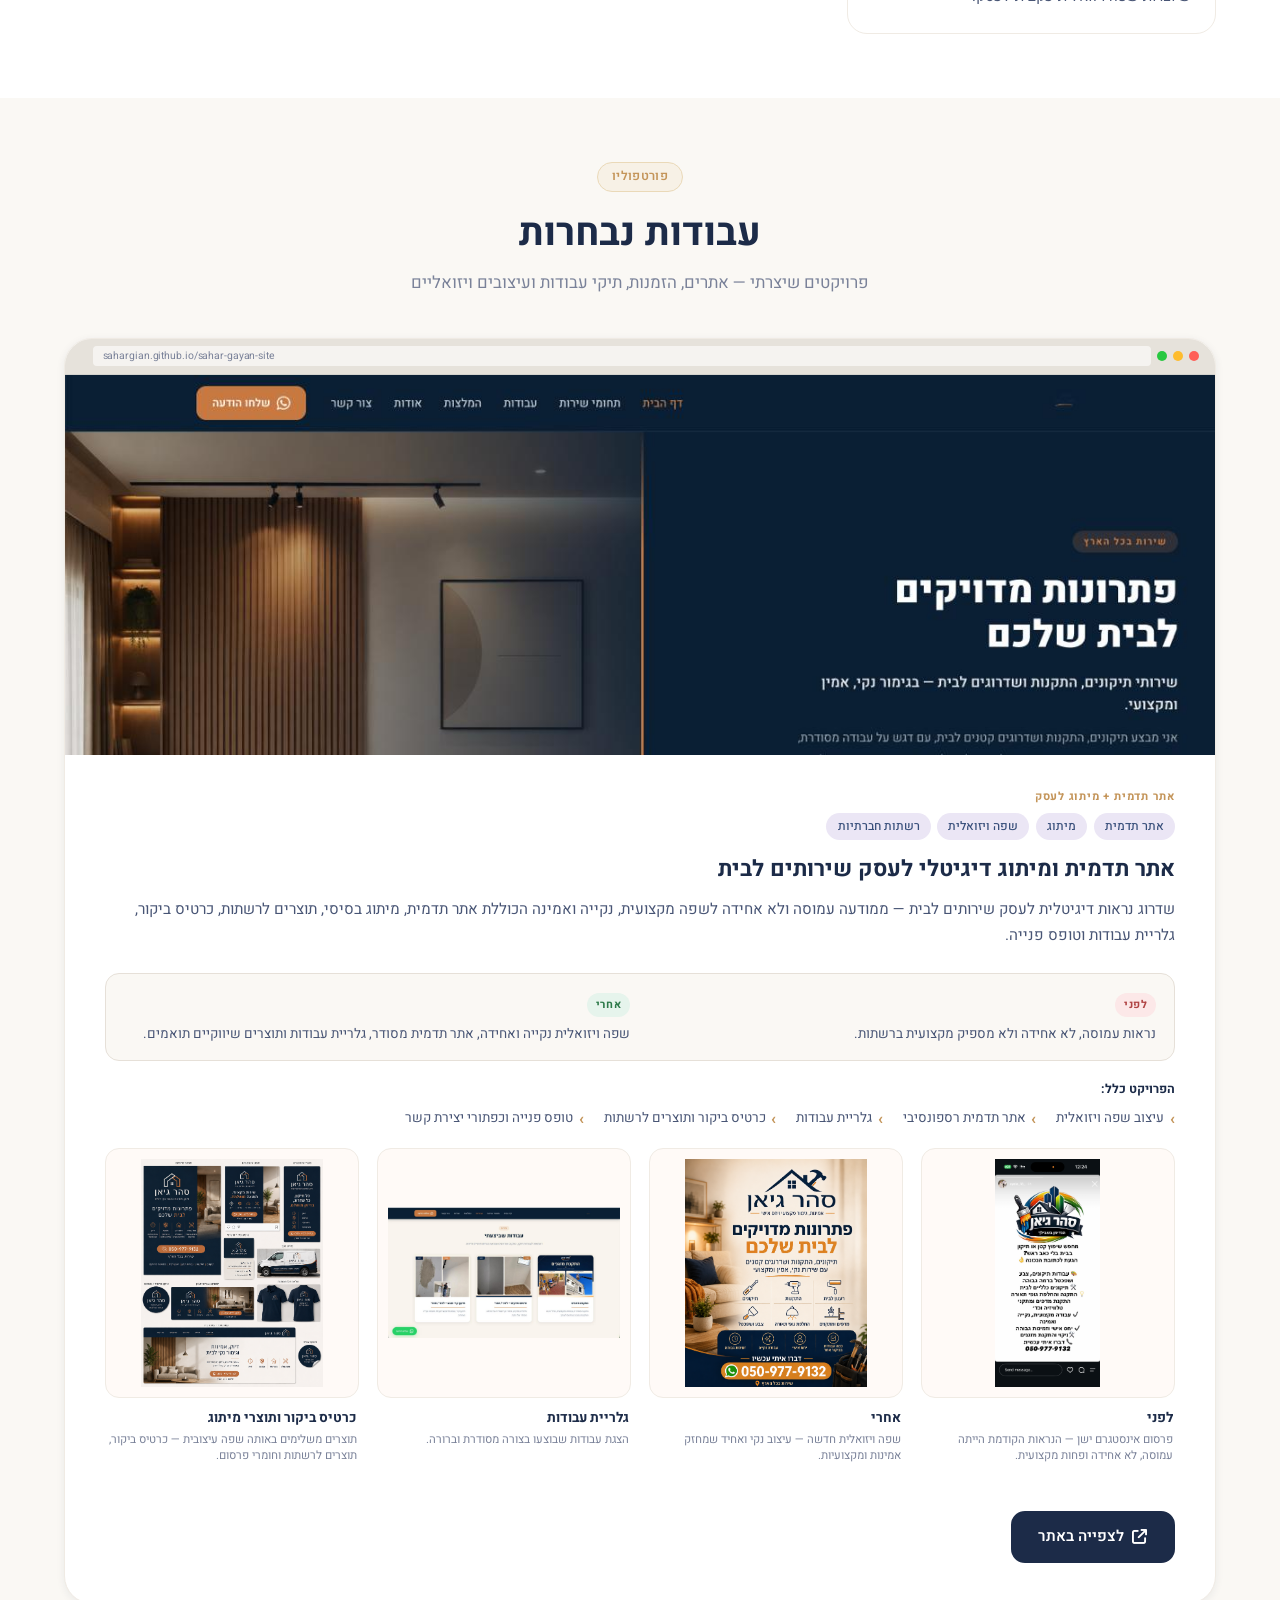
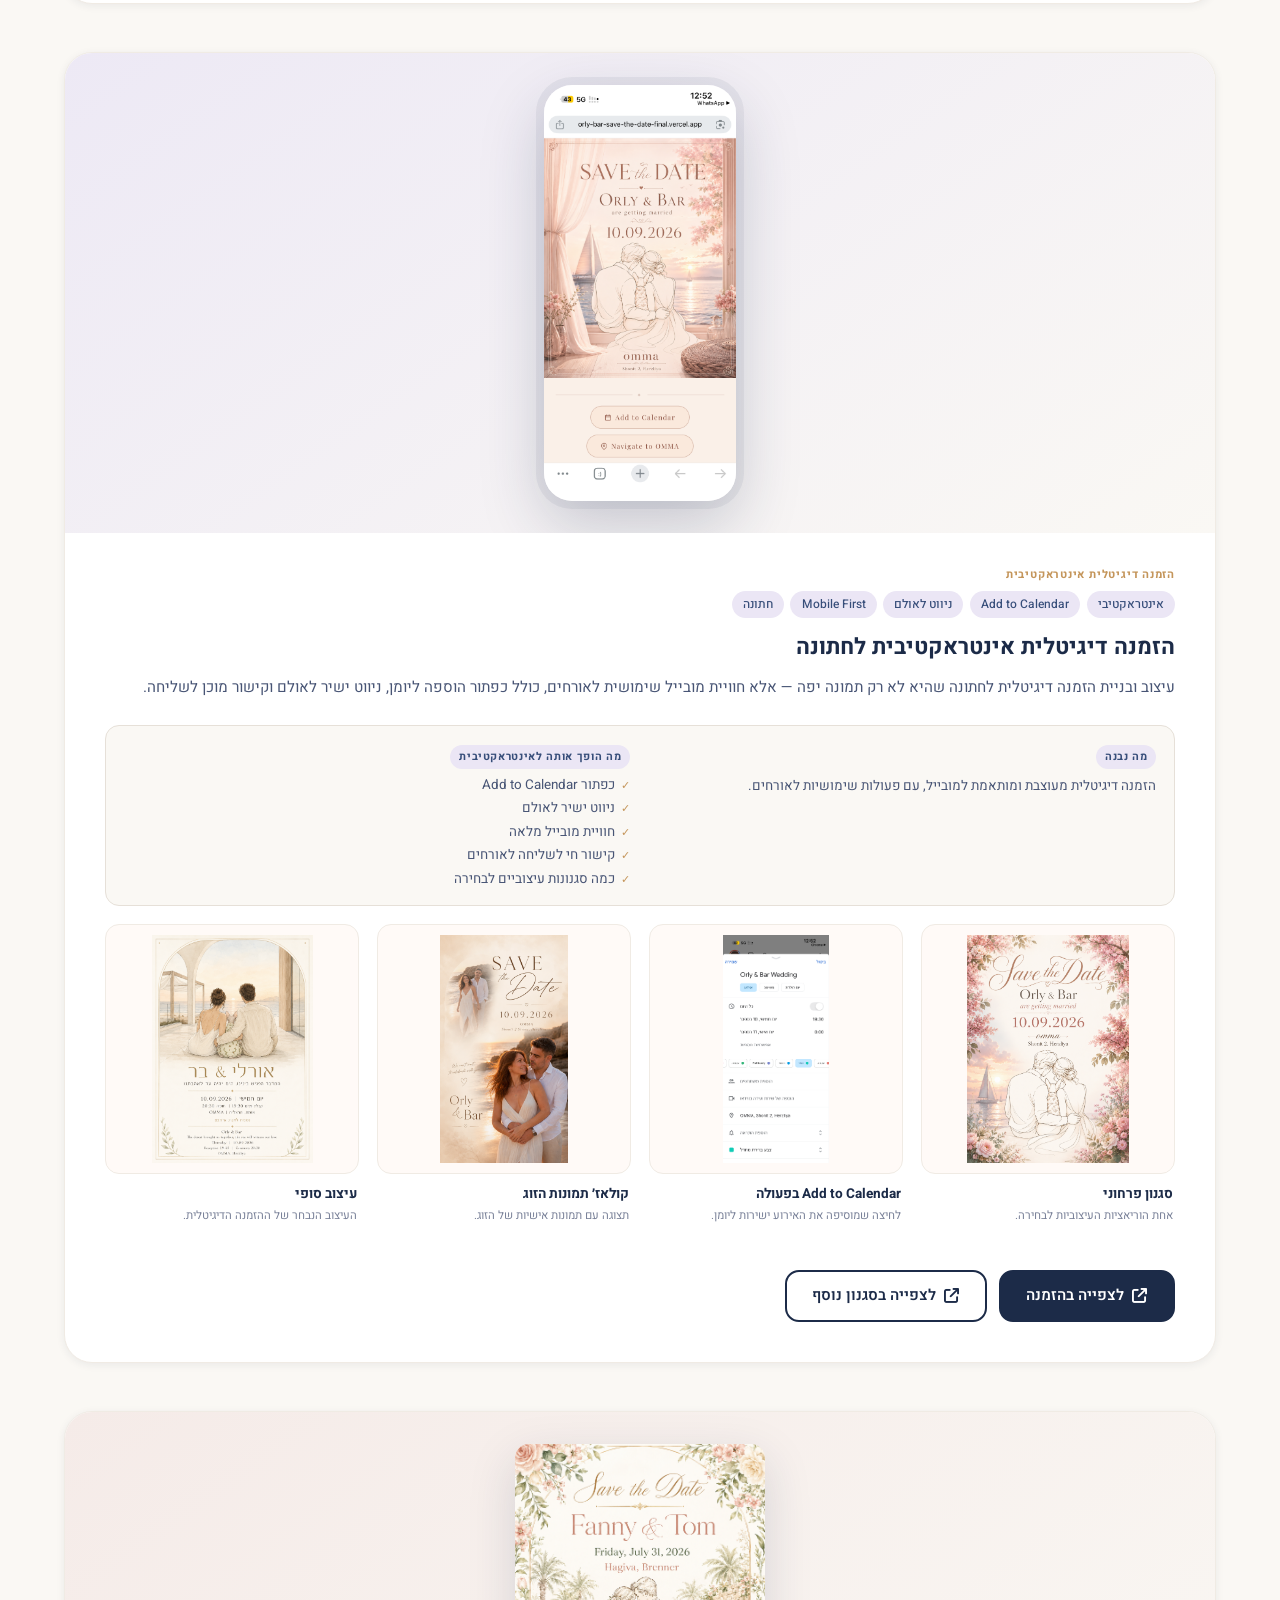
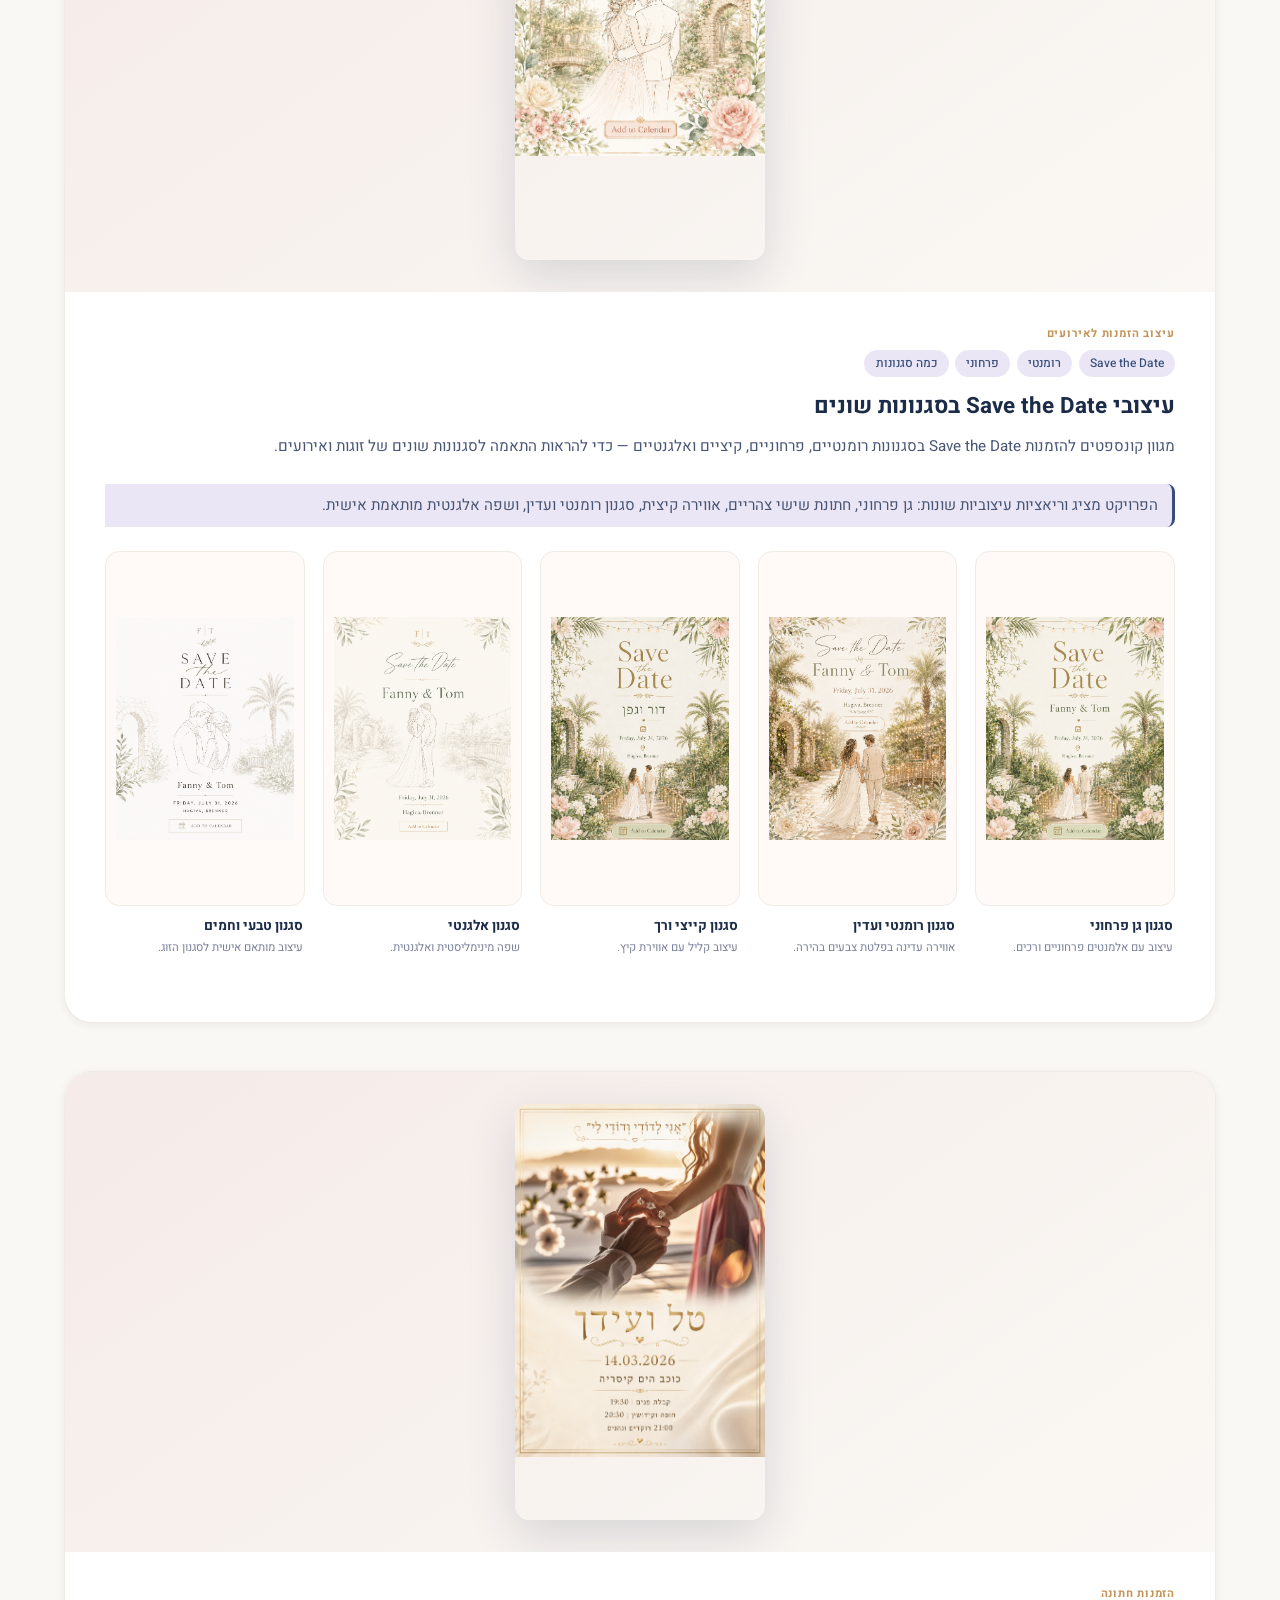
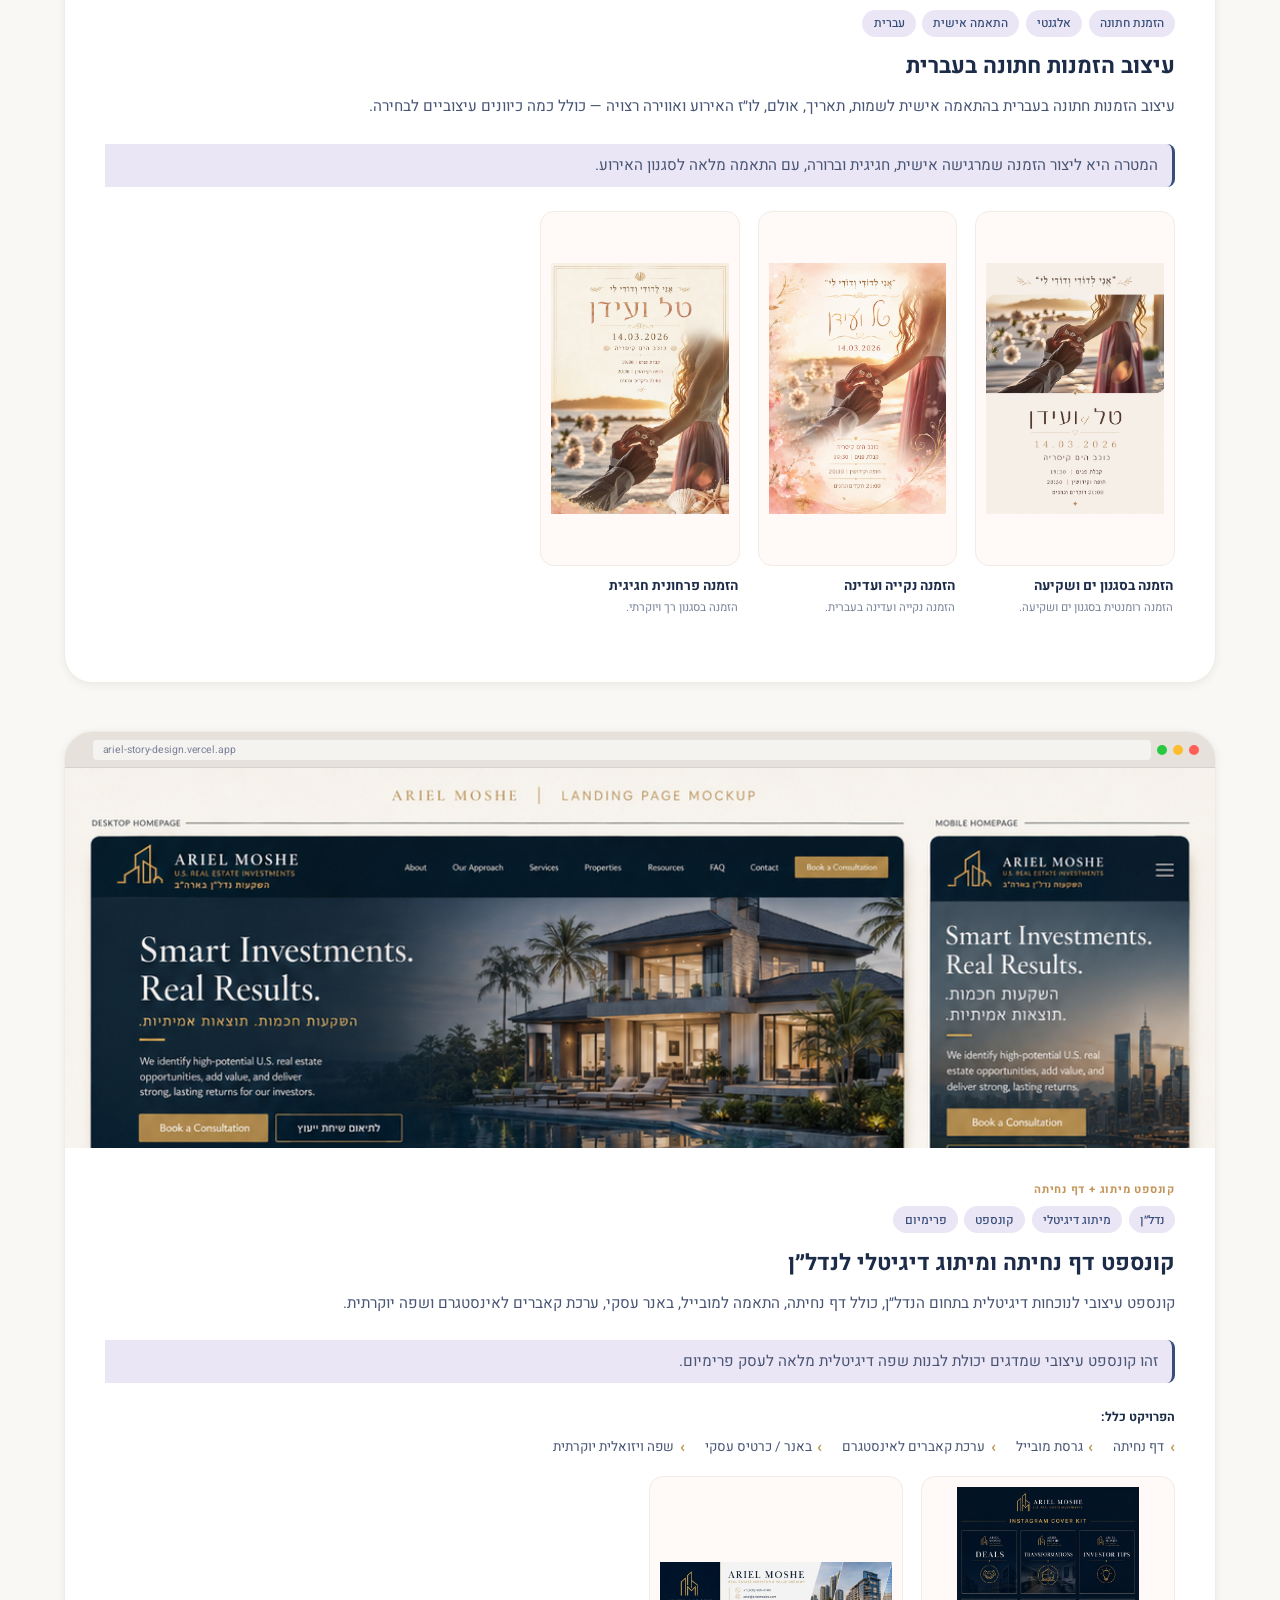
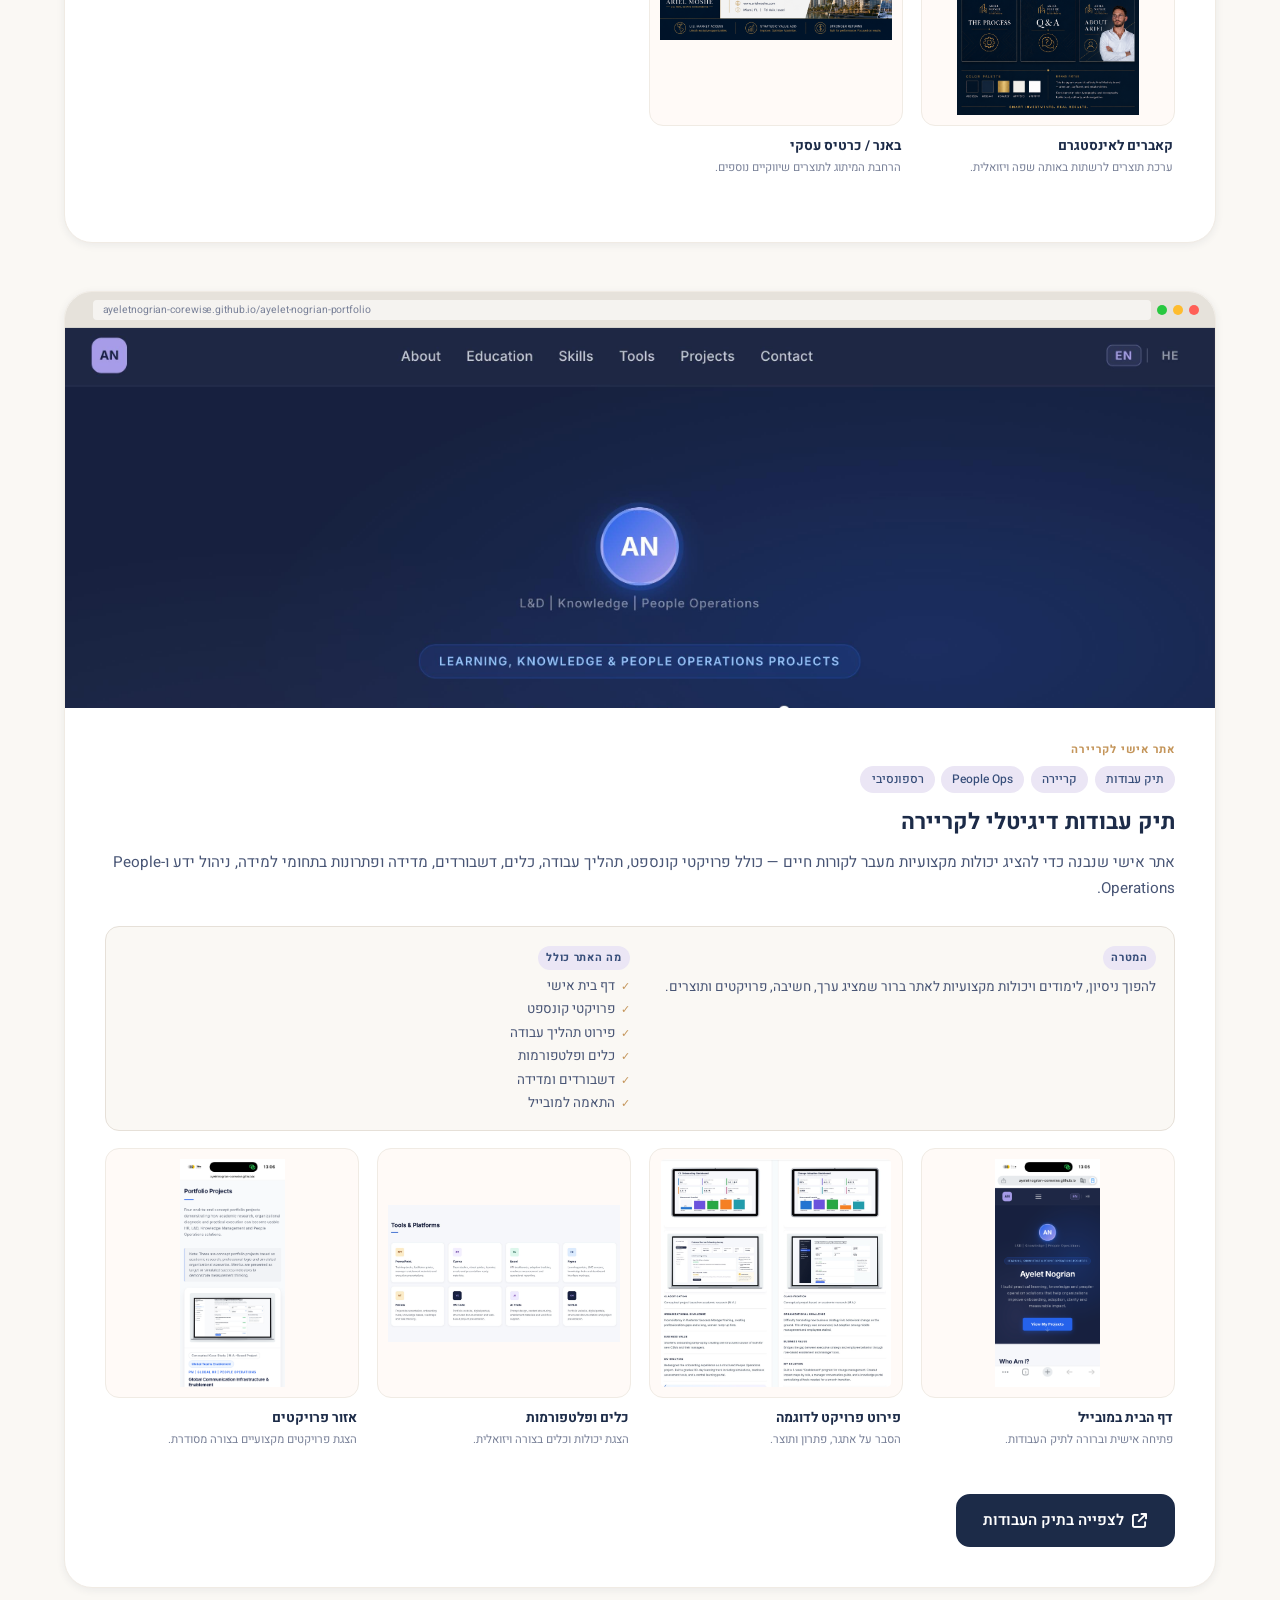
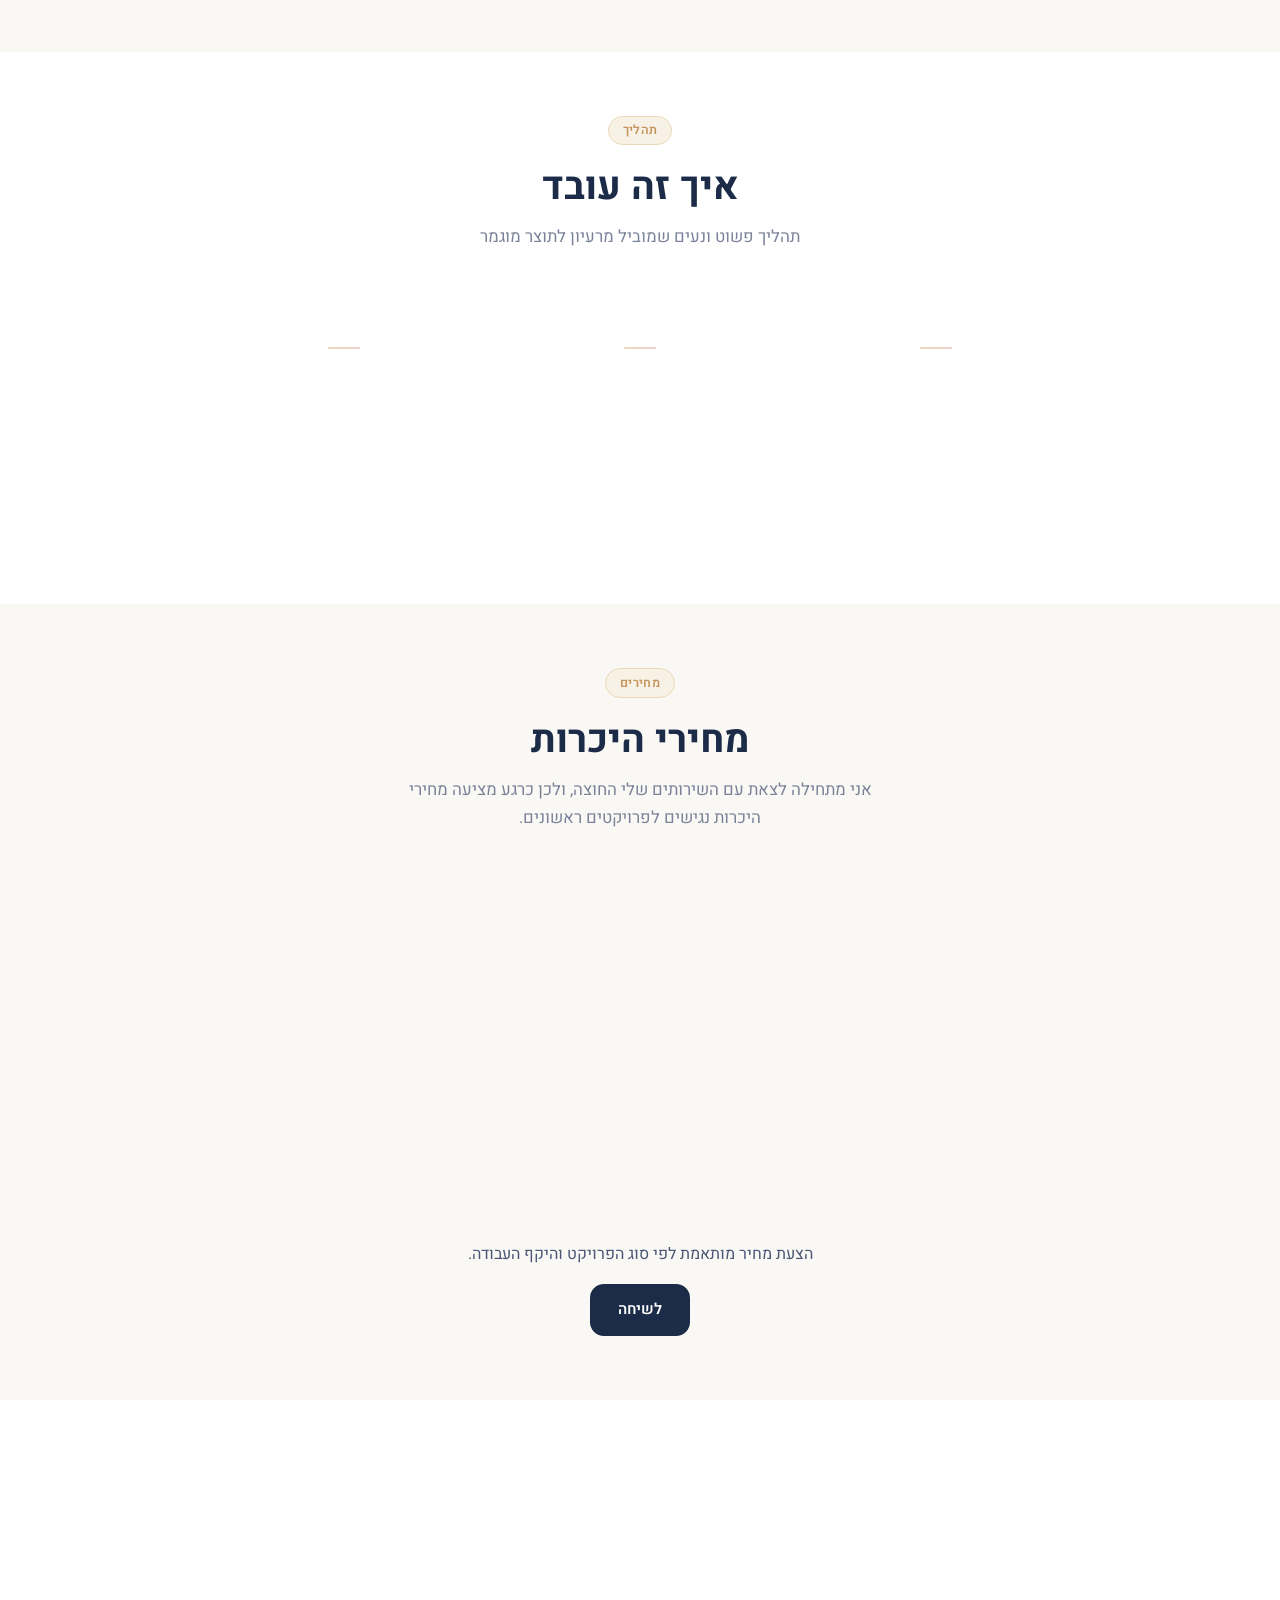
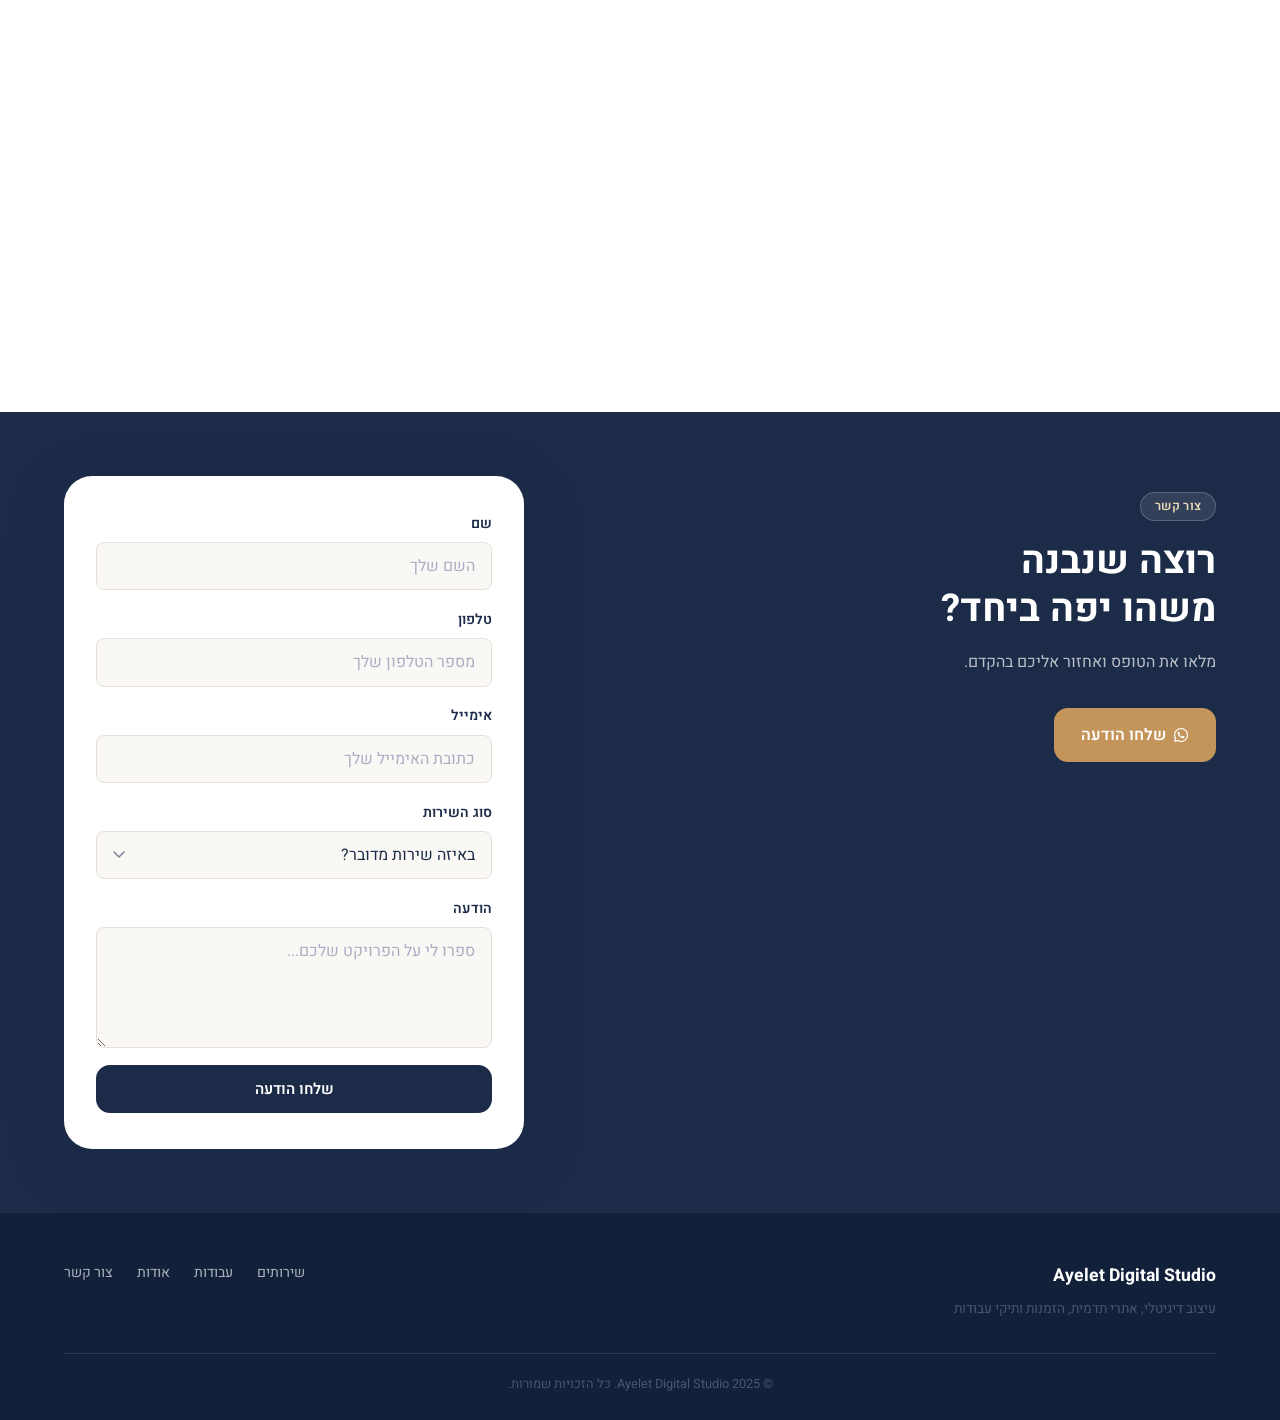
==== commit 55bcf4a8: "Redesign portfolio section with browser/phone/card frames and full-width stacked layout Co-Authored-" ====
--- a/index.html
+++ b/index.html
@@ -146,7 +146,11 @@
 
         <!-- Project 1: Sahar Gayan -->
         <article class="project-card">
-          <div class="project-cover project-cover--contain">
+          <div class="project-cover project-cover--browser">
+            <div class="browser-chrome">
+              <span class="b-dot"></span><span class="b-dot"></span><span class="b-dot"></span>
+              <span class="b-url">sahargian.github.io/sahar-gayan-site</span>
+            </div>
             <img src="images/projects/sahar-gayan/sahar-website-home.jpg"
                  alt="אתר תדמית לעסק שירותים לבית — שחר גיאן, מיתוג דיגיטלי ועיצוב אתר"
                  class="cover-img lightbox-trigger"
@@ -232,7 +236,7 @@
 
         <!-- Project 2: Orly Bar -->
         <article class="project-card project-card--alt">
-          <div class="project-cover project-cover--contain">
+          <div class="project-cover project-cover--phone">
             <img src="images/projects/save-the-date-orly-bar/orly-bar-interactive-mobile-preview.jpg"
                  alt="הזמנה דיגיטלית אינטראקטיבית אורלי בר"
                  class="cover-img lightbox-trigger"
@@ -324,7 +328,7 @@
 
         <!-- Project 3: Save the Date Gallery -->
         <article class="project-card">
-          <div class="project-cover project-cover--contain">
+          <div class="project-cover project-cover--card">
             <img src="images/projects/invitations/save-the-date/fanny-tom-floral-garden-01.jpg"
                  alt="עיצוב Save the Date לחתונה — סגנון פרחוני ורומנטי"
                  class="cover-img lightbox-trigger"
@@ -393,7 +397,7 @@
 
         <!-- Project 4: Wedding Invitations -->
         <article class="project-card project-card--alt">
-          <div class="project-cover project-cover--contain">
+          <div class="project-cover project-cover--card">
             <img src="images/projects/invitations/tal-idan-wedding-invitation-01.PNG"
                  alt="עיצוב הזמנת חתונה בעברית — הזמנה רגילה, אלגנטית ומותאמת אישית"
                  class="cover-img lightbox-trigger"
@@ -444,7 +448,11 @@
 
         <!-- Project 5: Ariel Story Design -->
         <article class="project-card">
-          <div class="project-cover">
+          <div class="project-cover project-cover--browser">
+            <div class="browser-chrome">
+              <span class="b-dot"></span><span class="b-dot"></span><span class="b-dot"></span>
+              <span class="b-url">ariel-story-design.vercel.app</span>
+            </div>
             <img src="images/projects/ariel-story-design/ariel-landing-page-mockup.jpg"
                  alt="עיצוב דף נחיתה לעסק ומיתוג דיגיטלי — עיצוב סטורי לאינסטגרם וכרטיס ביקור"
                  class="cover-img lightbox-trigger"
@@ -496,7 +504,11 @@
 
         <!-- Project 6: Career Portfolio -->
         <article class="project-card project-card--alt">
-          <div class="project-cover project-cover--contain">
+          <div class="project-cover project-cover--browser">
+            <div class="browser-chrome">
+              <span class="b-dot"></span><span class="b-dot"></span><span class="b-dot"></span>
+              <span class="b-url">ayeletnogrian-corewise.github.io/ayelet-nogrian-portfolio</span>
+            </div>
             <img src="images/projects/career-portfolio/career-portfolio-desktop-home.jpg"
                  alt="תיק עבודות דיגיטלי לקריירה"
                  class="cover-img lightbox-trigger"
--- a/style.css
+++ b/style.css
@@ -776,8 +776,7 @@
 }
 
 .project-card {
-  display: flex;
-  gap: 2.5rem;
+  display: block;
   background: var(--white);
   border: 1px solid var(--border-soft);
   border-radius: var(--r-xl);
@@ -790,34 +789,129 @@
   box-shadow: var(--shadow-lg);
 }
 
-/* RTL default: cover on right, body on left */
-/* Alt: reverse — cover on left, body on right */
 .project-card--alt {
-  flex-direction: row-reverse;
-}
-
+  /* layout is always stacked; class kept for identification */
+}
+
+/* Cover panel — full width, sits above content */
 .project-cover {
-  flex: 0 0 420px;
-  width: 420px;
+  width: 100%;
+  height: 380px;
   background: var(--cream);
   overflow: hidden;
+  position: relative;
 }
 
 .cover-img {
   width: 100%;
   height: 100%;
   object-fit: cover;
+  object-position: top center;
   transition: transform 0.5s ease;
   cursor: zoom-in;
+  display: block;
 }
 
 .project-card:hover .cover-img {
-  transform: scale(1.04);
+  transform: scale(1.03);
+}
+
+/* ── Browser mockup cover (website screenshots) ── */
+.project-cover--browser {
+  height: auto;
+  background: #f0ede8;
+  display: flex;
+  flex-direction: column;
+}
+
+.browser-chrome {
+  height: 36px;
+  background: #e6e2db;
+  border-bottom: 1px solid rgba(28,43,72,0.09);
+  display: flex;
+  align-items: center;
+  padding: 0 1rem;
+  gap: 6px;
+  flex-shrink: 0;
+}
+
+.b-dot {
+  width: 10px;
+  height: 10px;
+  border-radius: 50%;
+  flex-shrink: 0;
+}
+.b-dot:nth-child(1) { background: #ff5f57; }
+.b-dot:nth-child(2) { background: #febc2e; }
+.b-dot:nth-child(3) { background: #28c840; }
+
+.b-url {
+  flex: 1;
+  height: 20px;
+  background: rgba(255,255,255,0.6);
+  border-radius: 4px;
+  margin-inline-start: 0.75rem;
+  display: flex;
+  align-items: center;
+  padding: 0 0.6rem;
+  font-size: 0.65rem;
+  color: var(--text-muted);
+  direction: ltr;
+  overflow: hidden;
+  white-space: nowrap;
+  text-overflow: ellipsis;
+  letter-spacing: -0.01em;
+}
+
+.project-cover--browser .cover-img {
+  width: 100%;
+  height: 380px;
+  object-fit: cover;
+  object-position: top center;
+}
+
+/* ── Phone / mobile frame ── */
+.project-cover--phone {
+  height: 480px;
+  background: linear-gradient(145deg, #ede9f5 0%, var(--cream) 100%);
+  display: flex;
+  align-items: center;
+  justify-content: center;
+  padding: 2rem 4rem;
+}
+
+.project-cover--phone .cover-img {
+  width: auto;
+  height: 100%;
+  max-height: 420px;
+  max-width: 220px;
+  object-fit: contain;
+  border-radius: 28px;
+  box-shadow: 0 24px 64px rgba(28,43,72,0.22), 0 0 0 8px rgba(28,43,72,0.06);
+}
+
+/* ── Invitation / card frame ── */
+.project-cover--card {
+  height: 480px;
+  background: linear-gradient(145deg, #f5ebe8 0%, var(--cream) 100%);
+  display: flex;
+  align-items: center;
+  justify-content: center;
+  padding: 2rem 4rem;
+}
+
+.project-cover--card .cover-img {
+  width: auto;
+  height: 100%;
+  max-height: 430px;
+  max-width: 250px;
+  object-fit: contain;
+  border-radius: var(--r-md);
+  box-shadow: 0 16px 48px rgba(28,43,72,0.15);
 }
 
 .project-body {
-  flex: 1;
-  padding: 2rem 2rem;
+  padding: 2rem 2.5rem 2.5rem;
   display: flex;
   flex-direction: column;
   gap: 0;
@@ -837,12 +931,7 @@
 
 /* ---- Gallery component ---- */
 
-/* Cover images: keep cover for wide screenshots */
-.project-cover .cover-img {
-  object-fit: cover;
-}
-
-/* Contain variant — for portrait invitations & phone mockups */
+/* Contain variant — fallback, now superseded by --browser / --phone / --card */
 .project-cover--contain {
   background: #fffaf7;
   display: flex;
@@ -861,14 +950,14 @@
 /* Gallery grid */
 .gallery-grid {
   display: grid;
-  grid-template-columns: repeat(auto-fill, minmax(200px, 1fr));
+  grid-template-columns: repeat(auto-fill, minmax(220px, 1fr));
   gap: 1.1rem;
   margin-bottom: 1.6rem;
 }
 
 /* Tall variant — portrait invitations */
 .gallery-grid--tall {
-  grid-template-columns: repeat(auto-fill, minmax(148px, 1fr));
+  grid-template-columns: repeat(auto-fill, minmax(175px, 1fr));
 }
 
 /* Gallery item */
@@ -1534,9 +1623,8 @@
     width: 48%;
   }
 
-  .project-cover {
-    flex: 0 0 300px;
-    width: 300px;
+  .project-cover--browser .cover-img {
+    height: 320px;
   }
 
   .about-inner {
@@ -1604,21 +1692,36 @@
     gap: 0.85rem;
   }
 
-  /* Project cards — stack vertically */
-  .project-card,
-  .project-card--alt {
-    flex-direction: column;
-  }
-
+  /* Project cards already stacked on desktop */
   .project-cover {
-    flex: none;
     width: 100%;
-    height: 260px;
-  }
-
-  .project-cover--contain {
-    height: 300px;
-    padding: 0.75rem;
+    height: 240px;
+  }
+
+  .project-cover--browser .cover-img {
+    height: 240px;
+  }
+
+  .project-cover--phone {
+    height: 380px;
+    padding: 1.5rem 2rem;
+  }
+
+  .project-cover--card {
+    height: 380px;
+    padding: 1.5rem 2rem;
+  }
+
+  .browser-chrome {
+    height: 28px;
+  }
+
+  .b-url {
+    display: none;
+  }
+
+  .project-body {
+    padding: 1.5rem 1.5rem 2rem;
   }
 
   /* Gallery responsive */
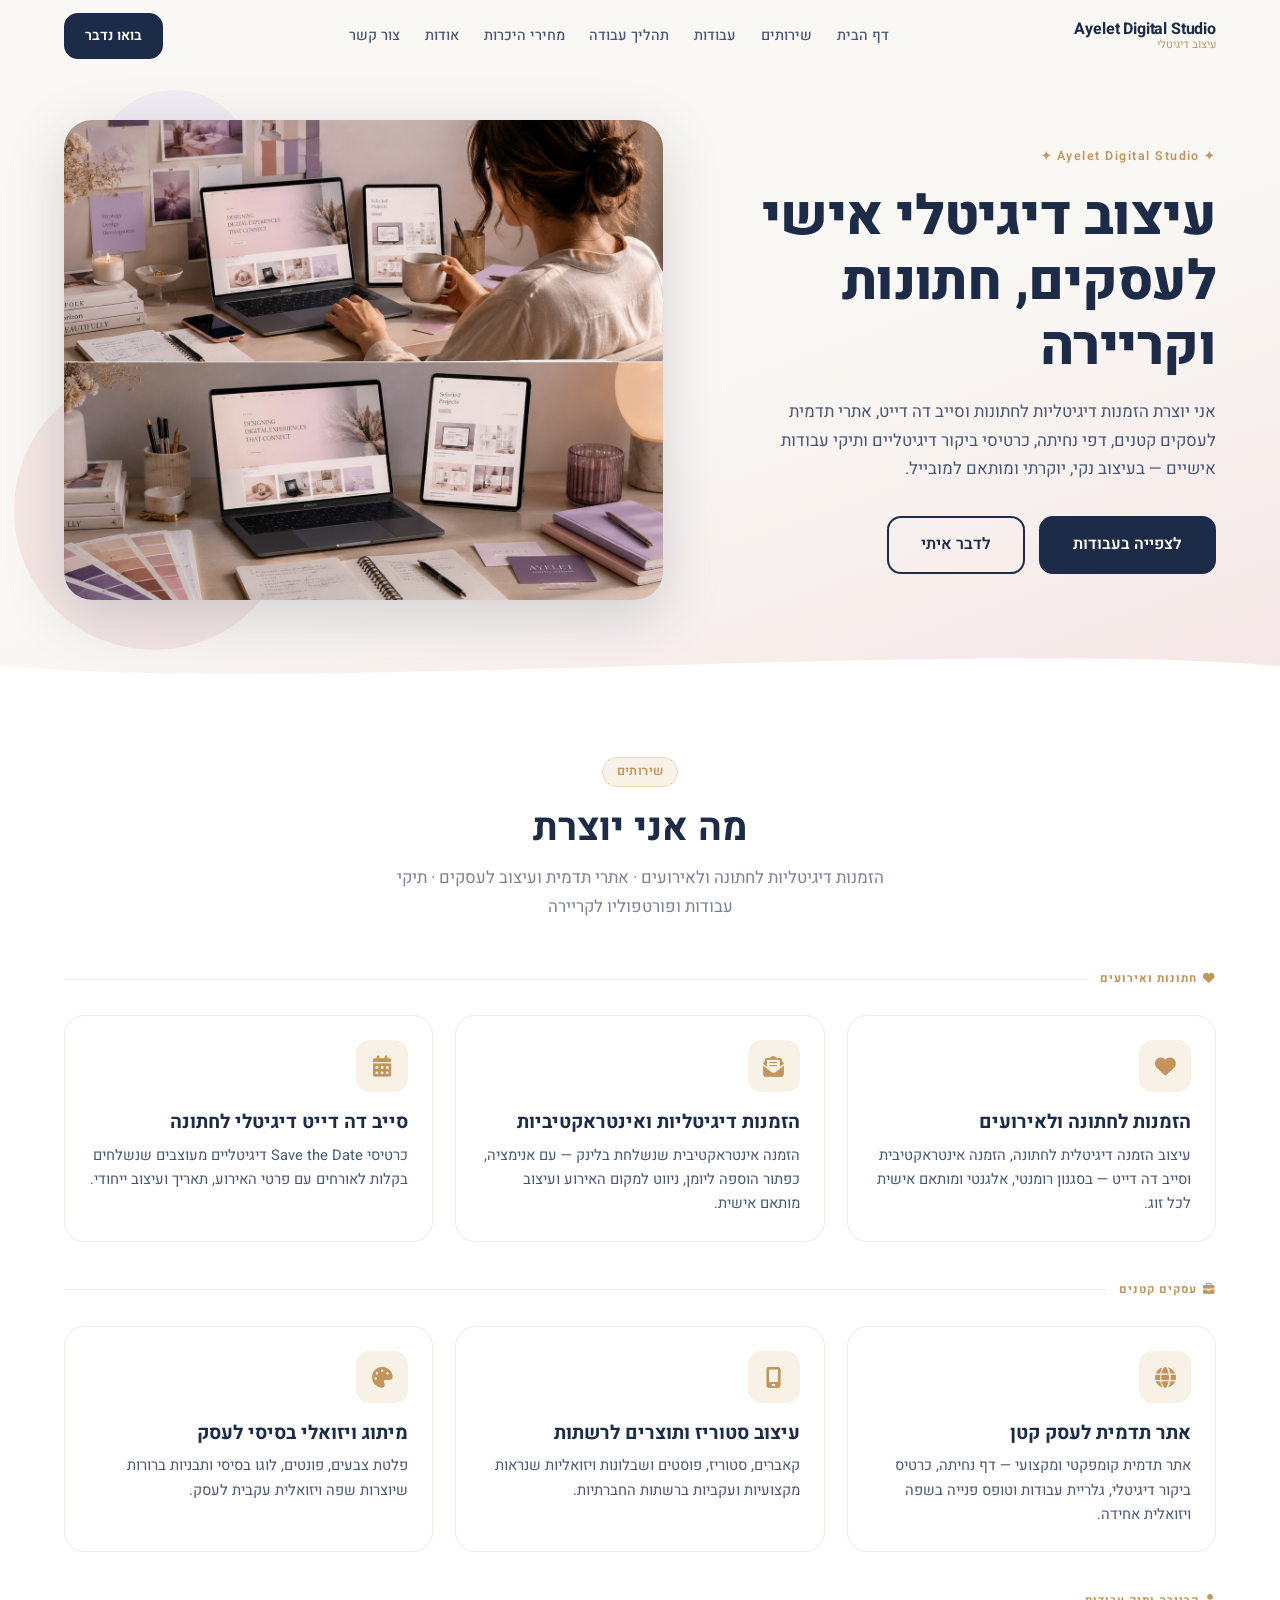
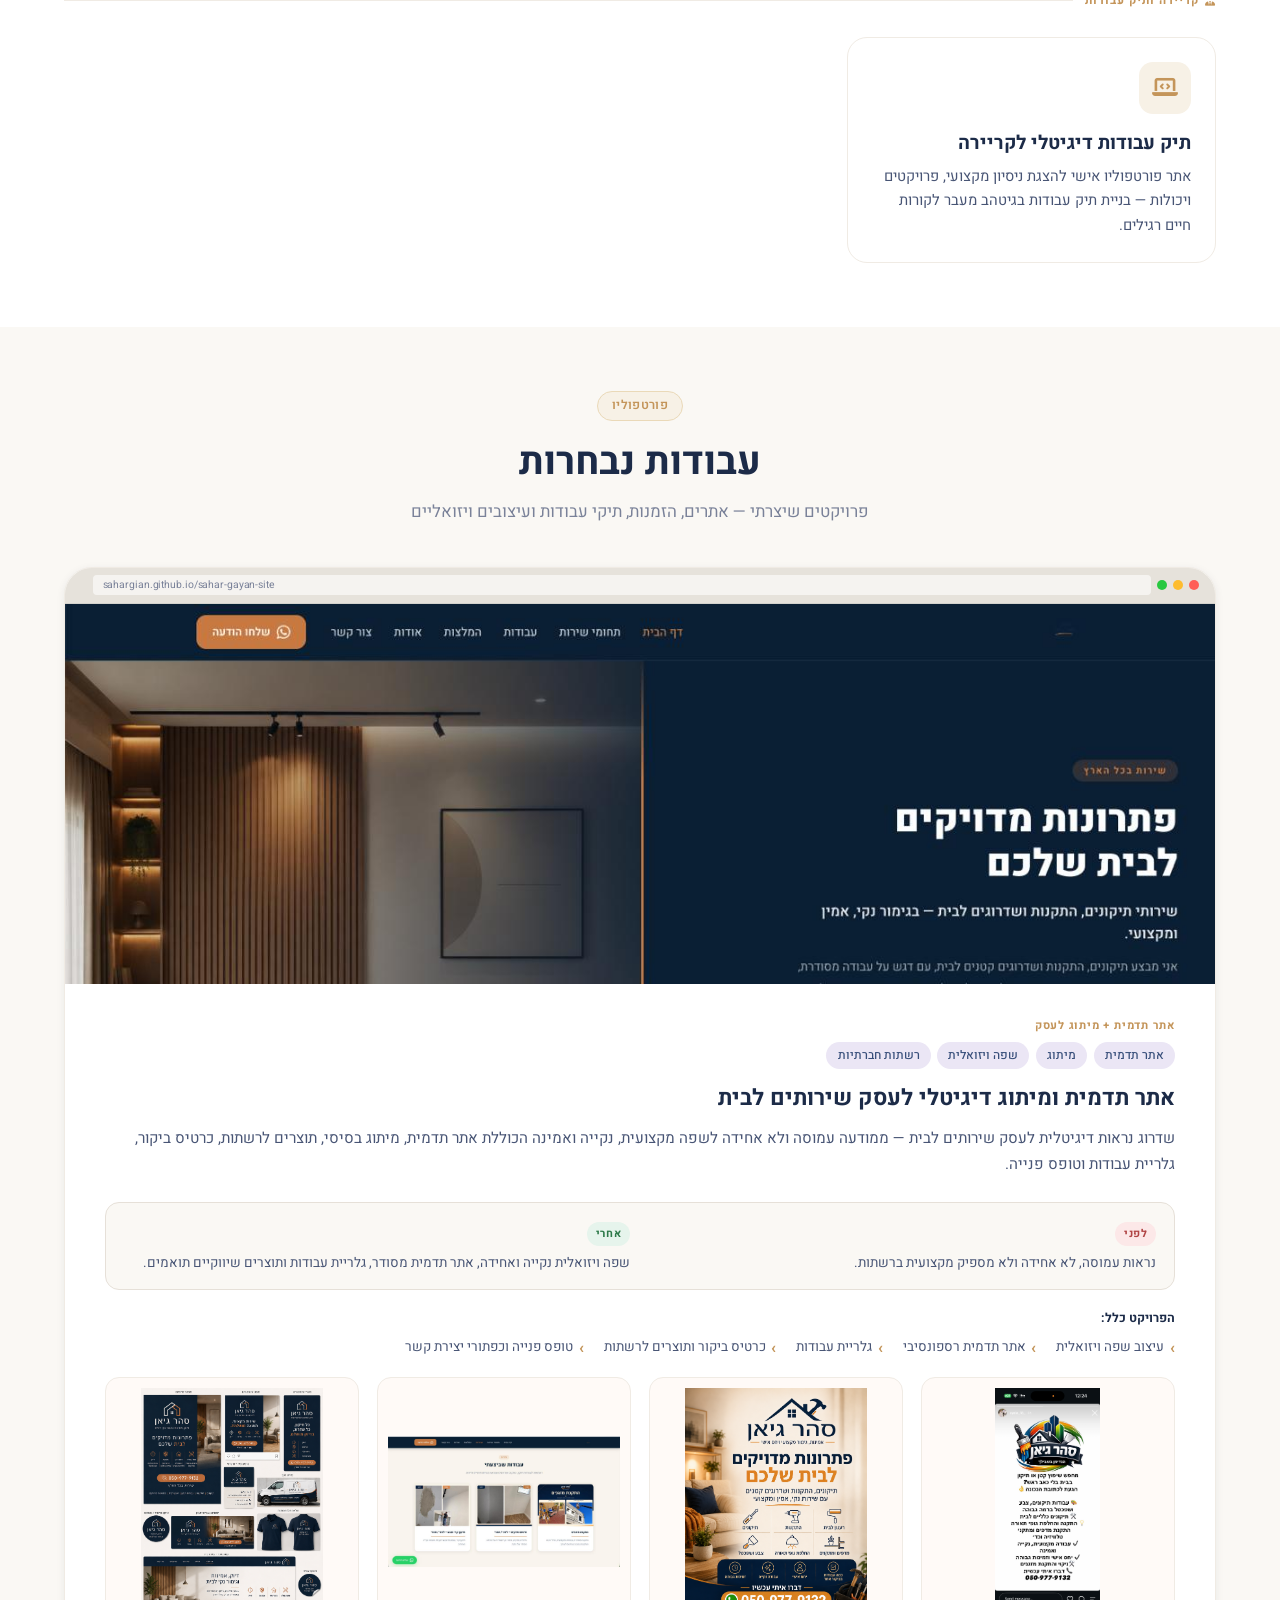
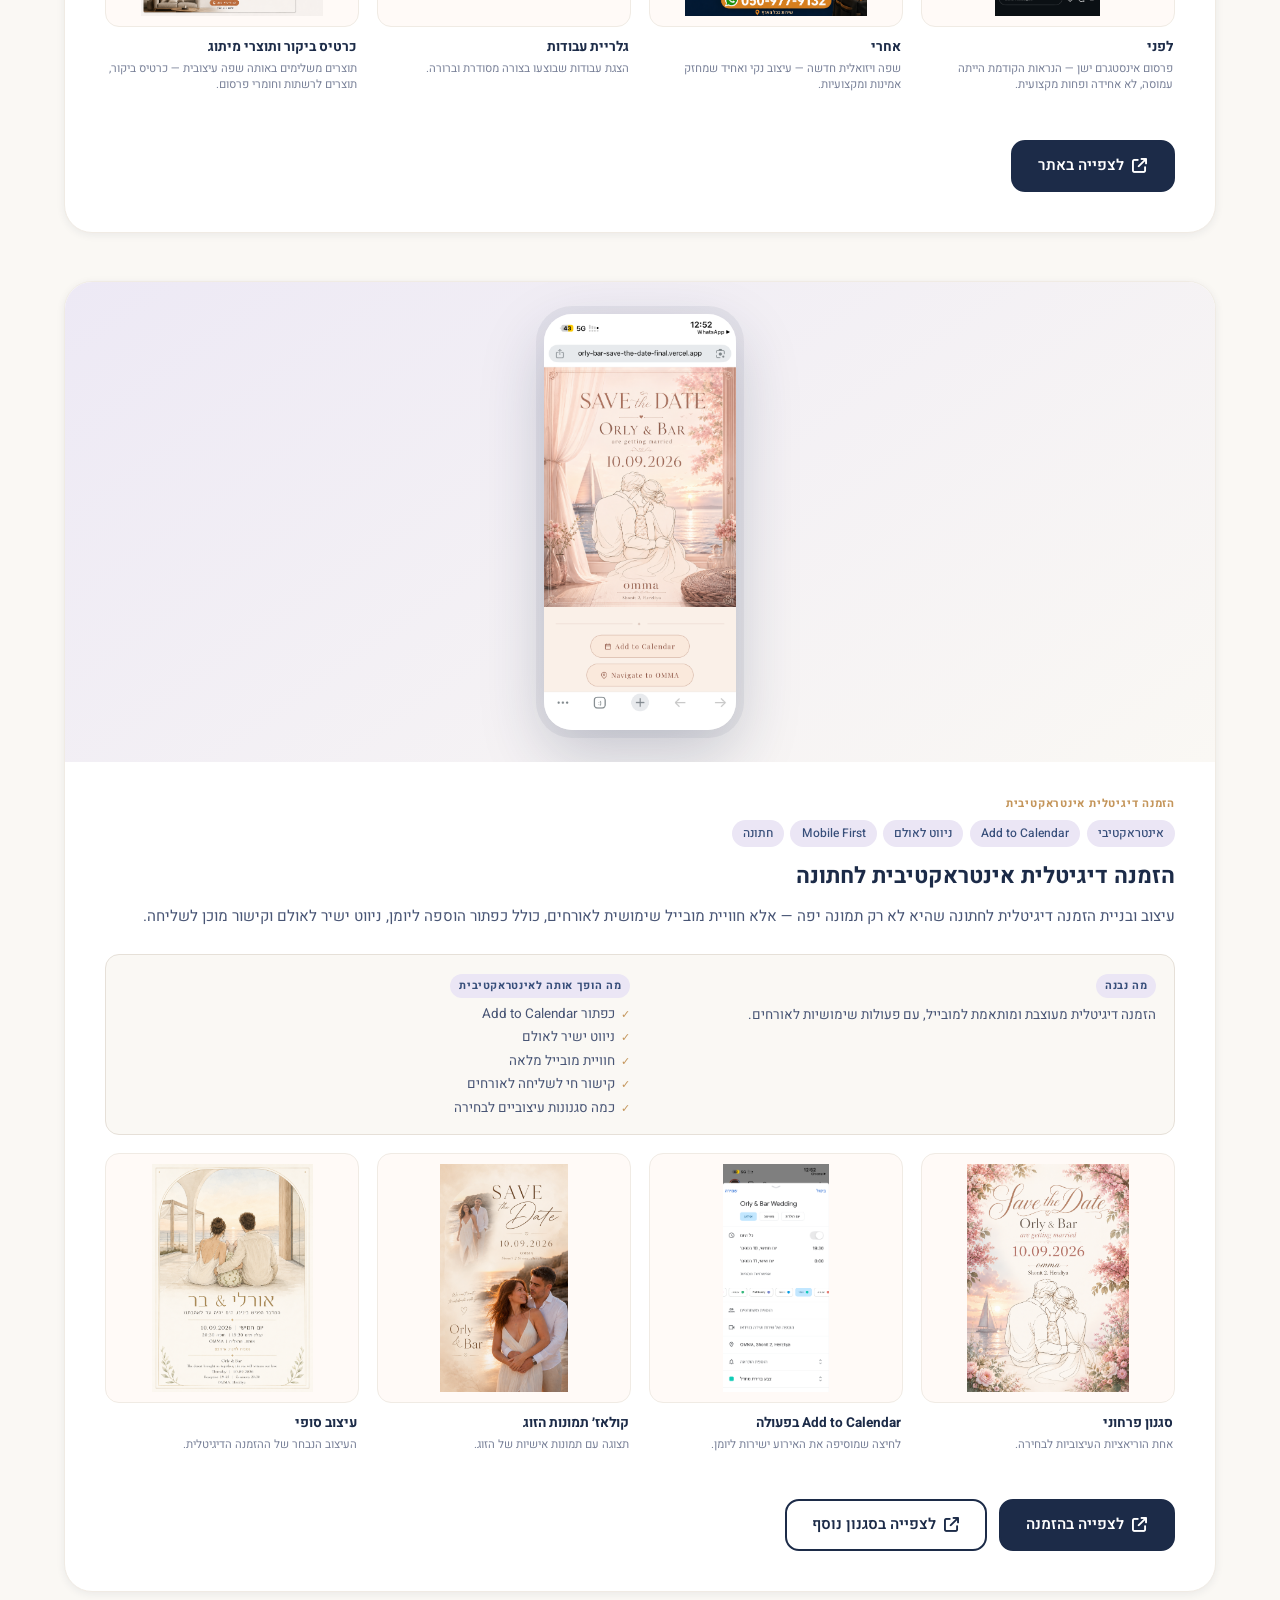
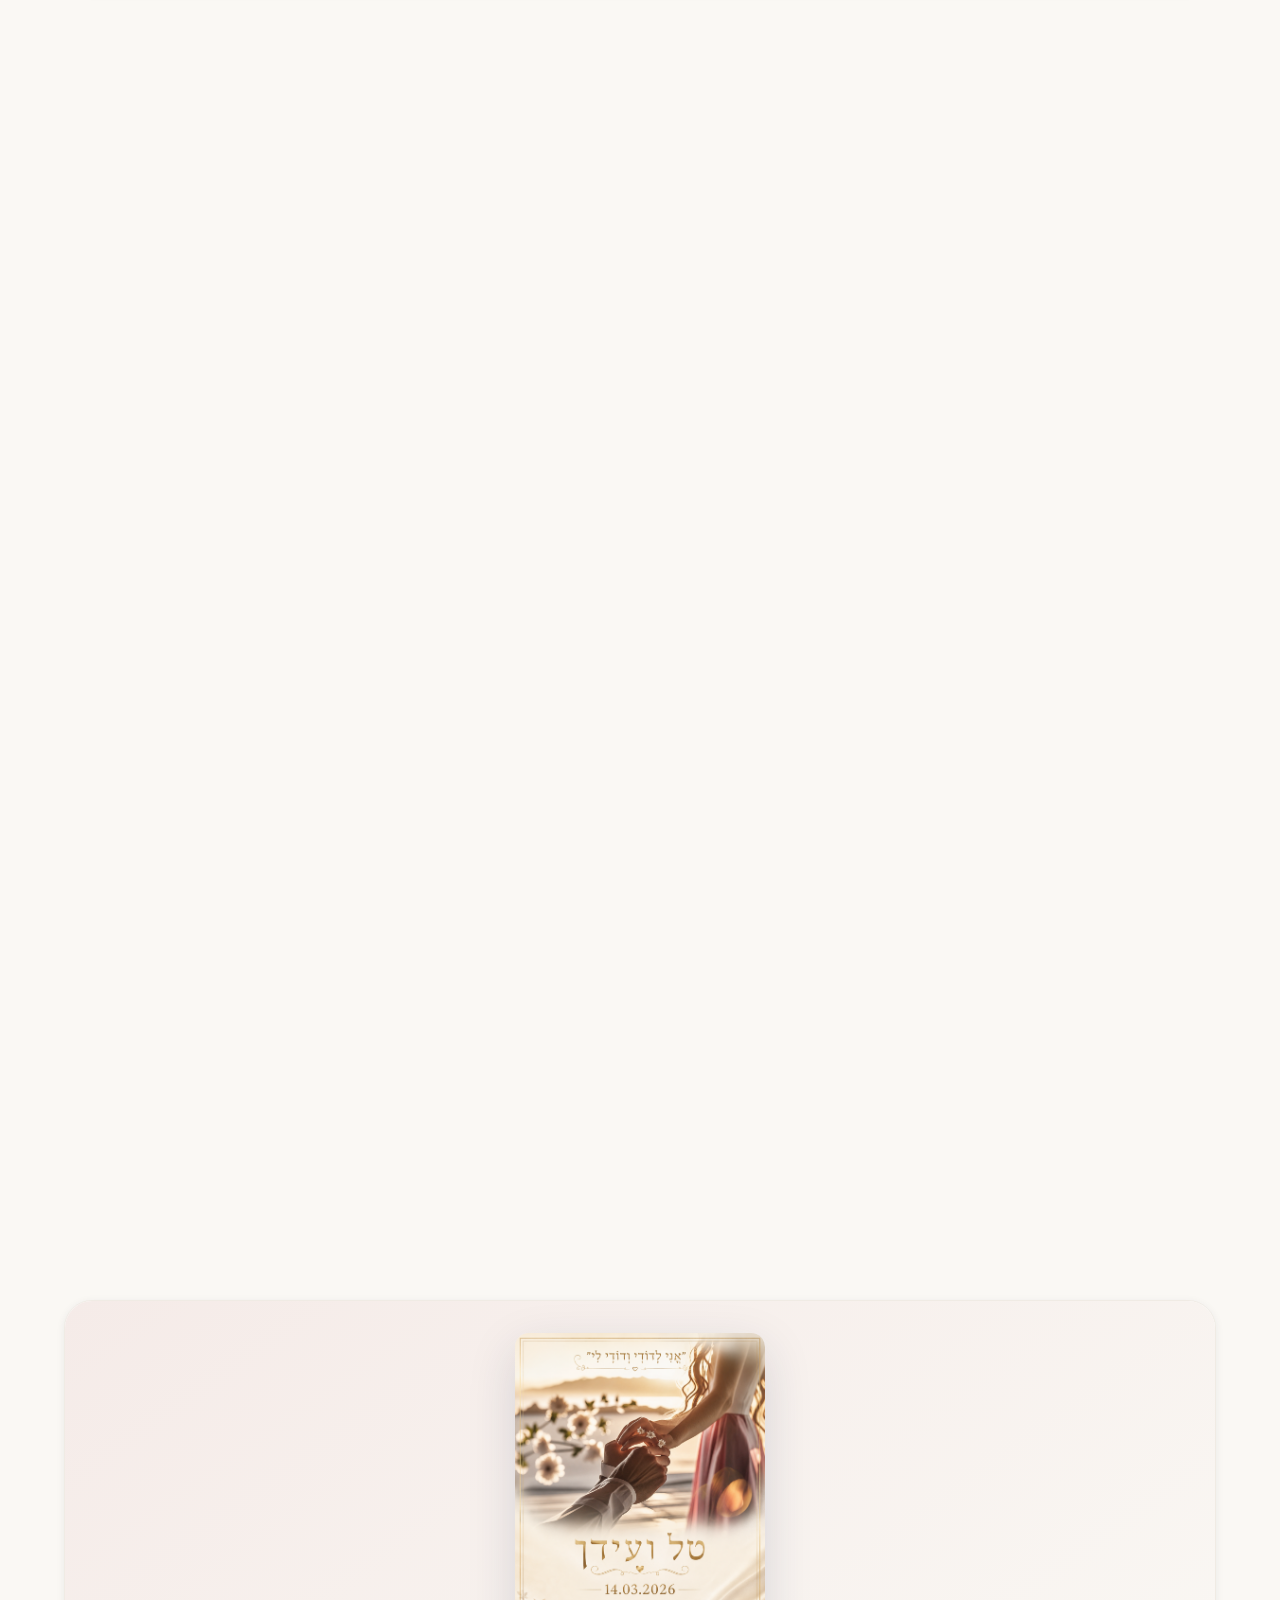
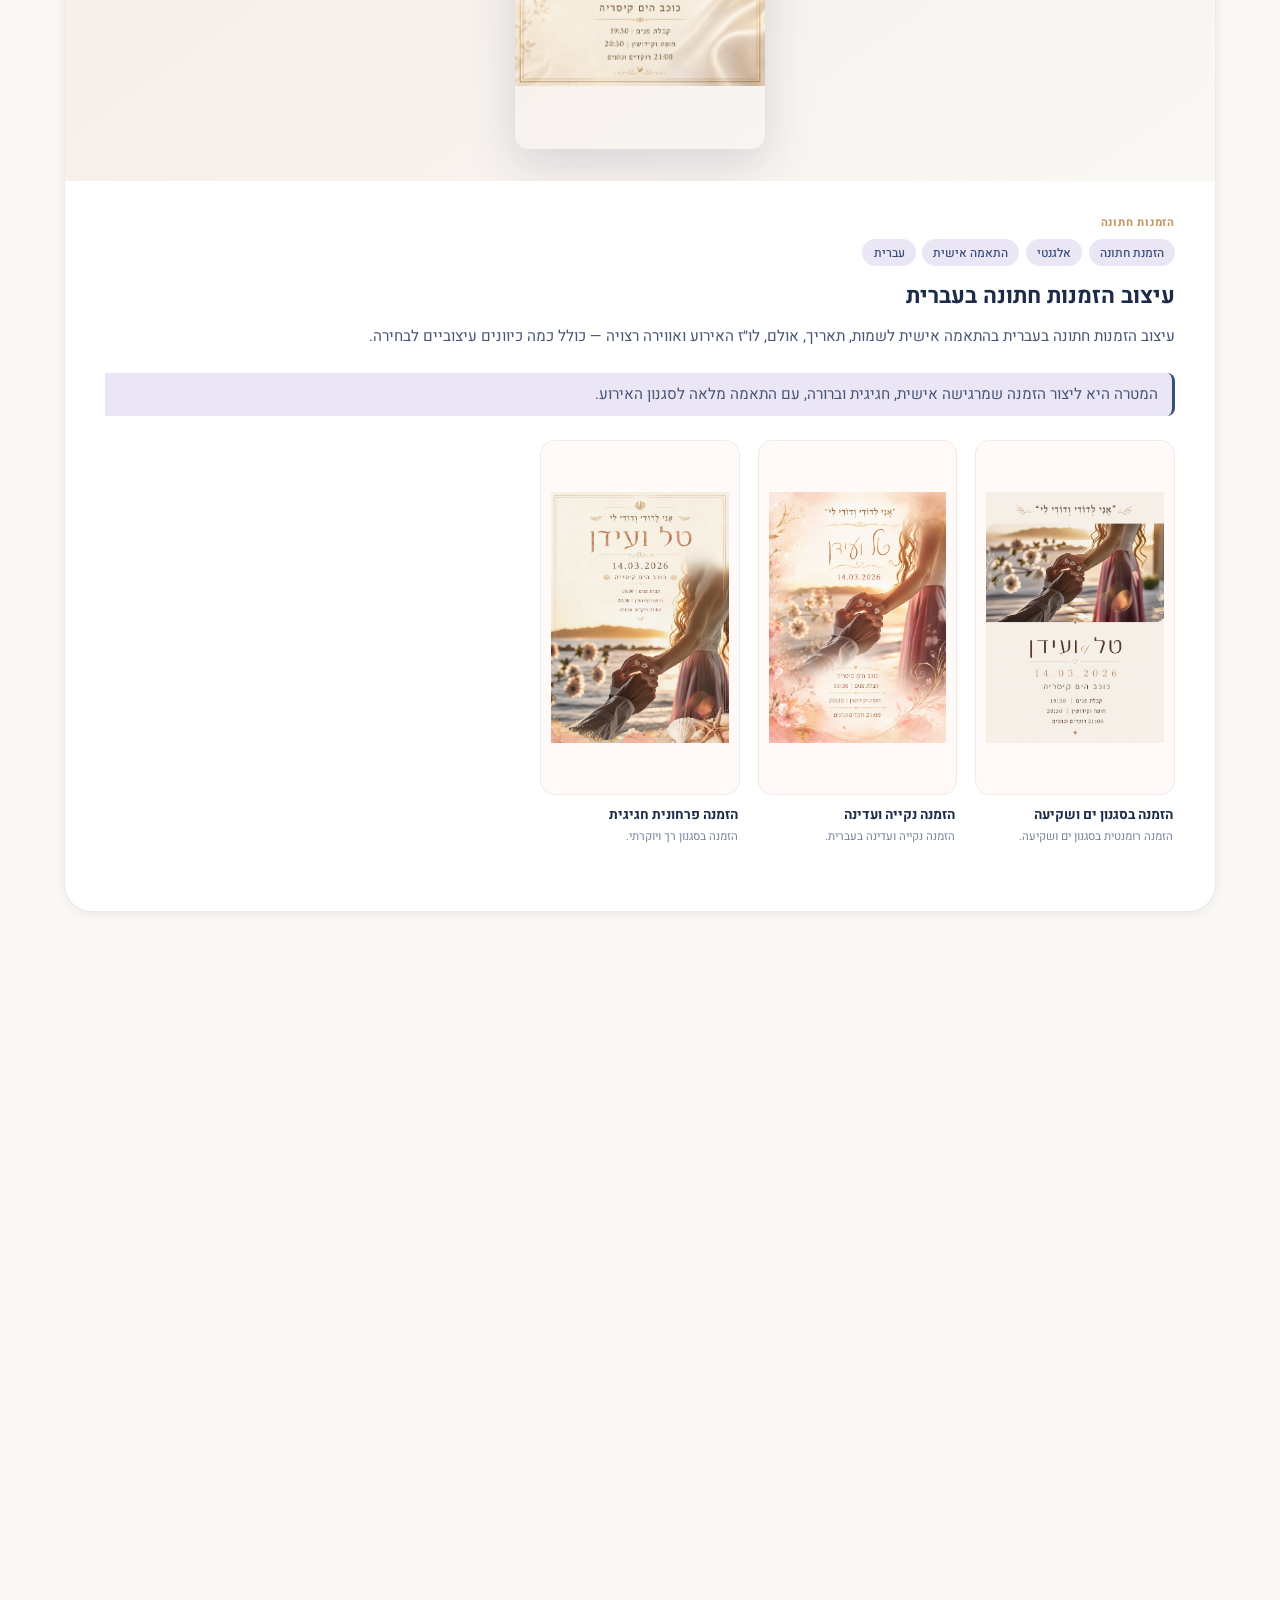
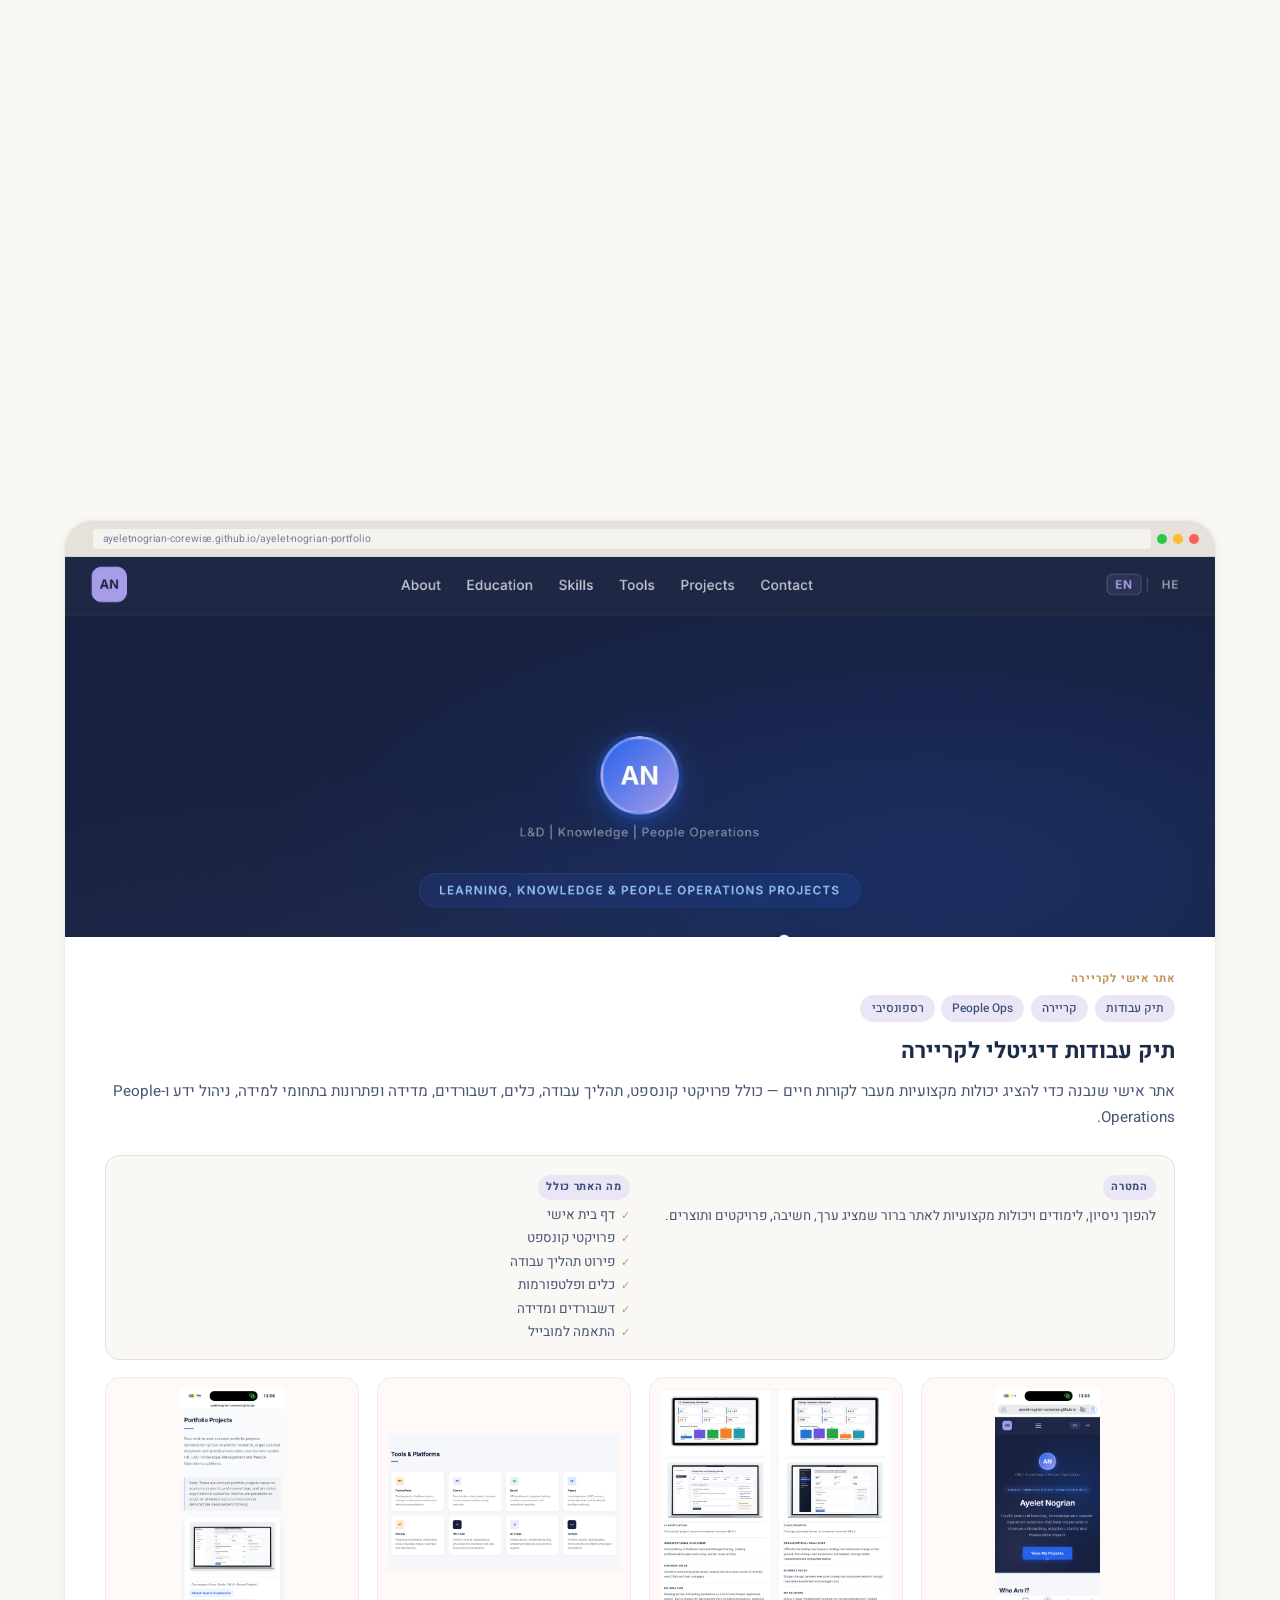
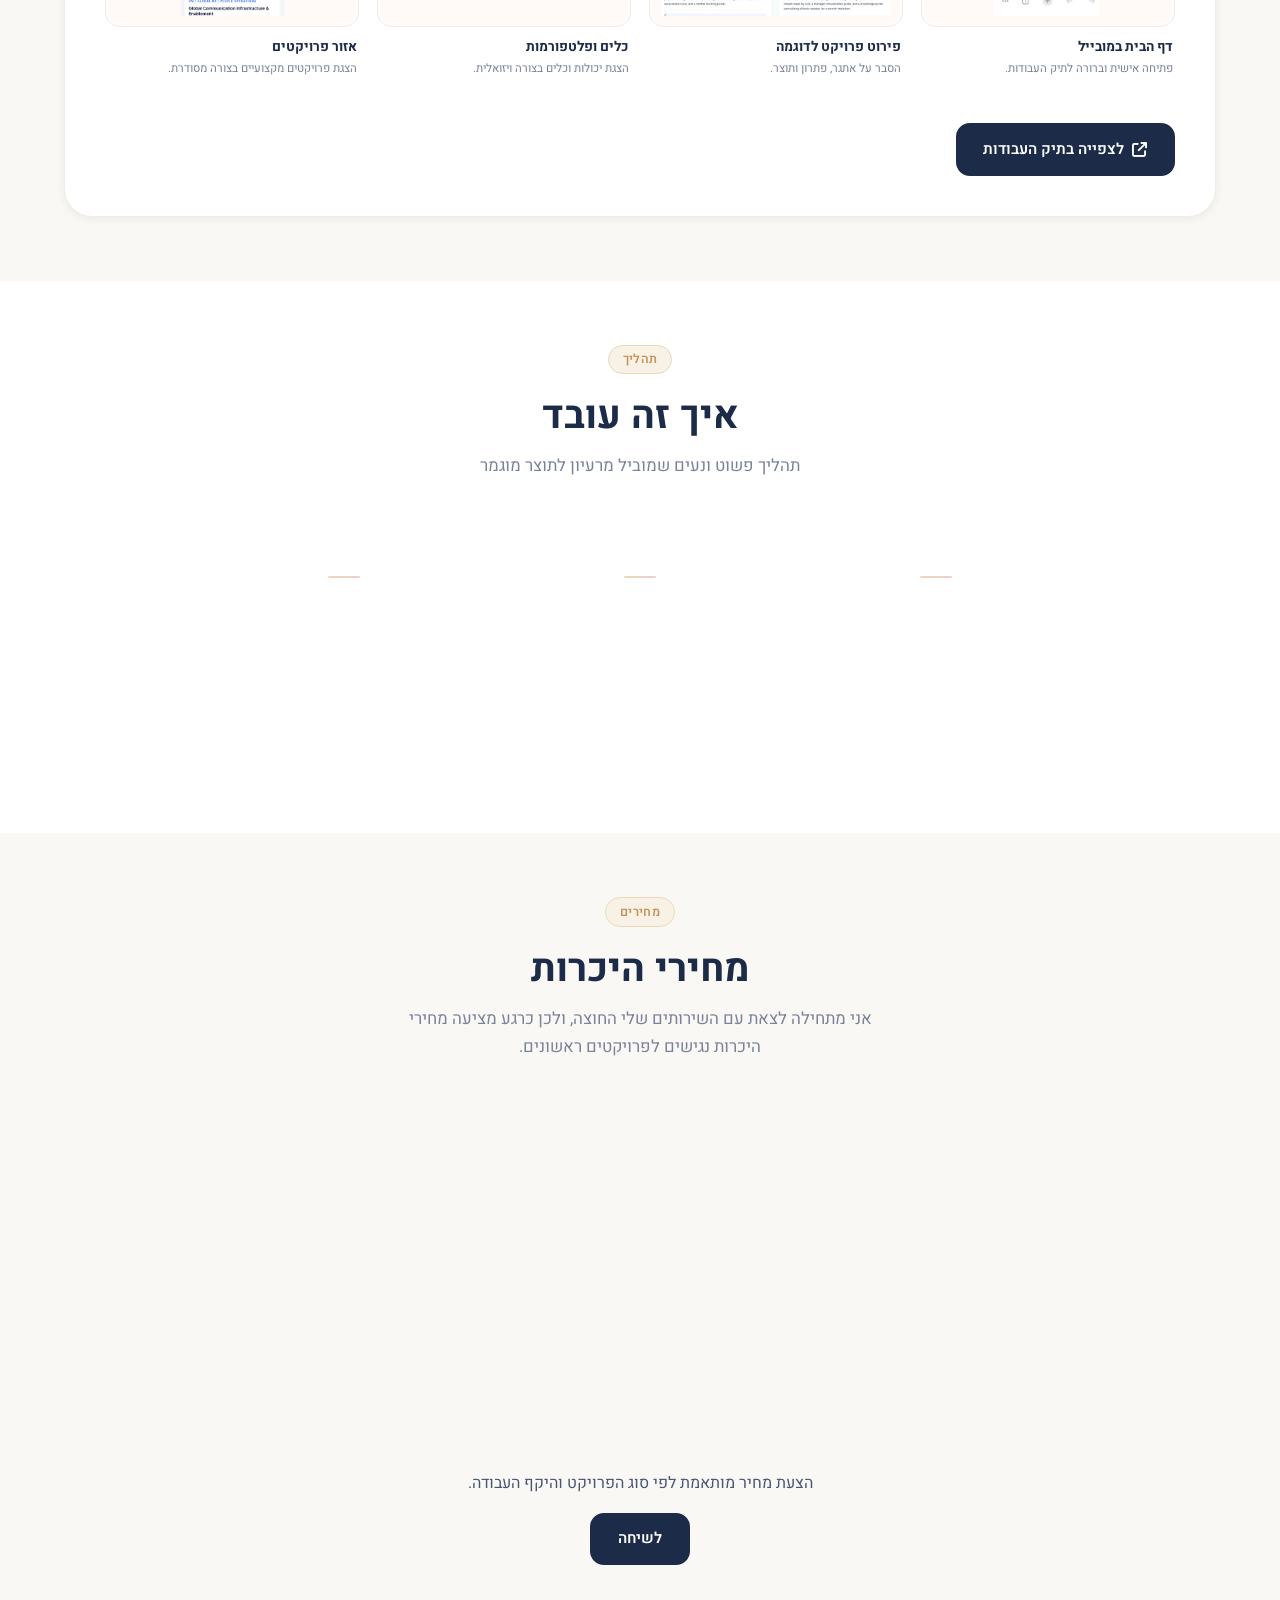
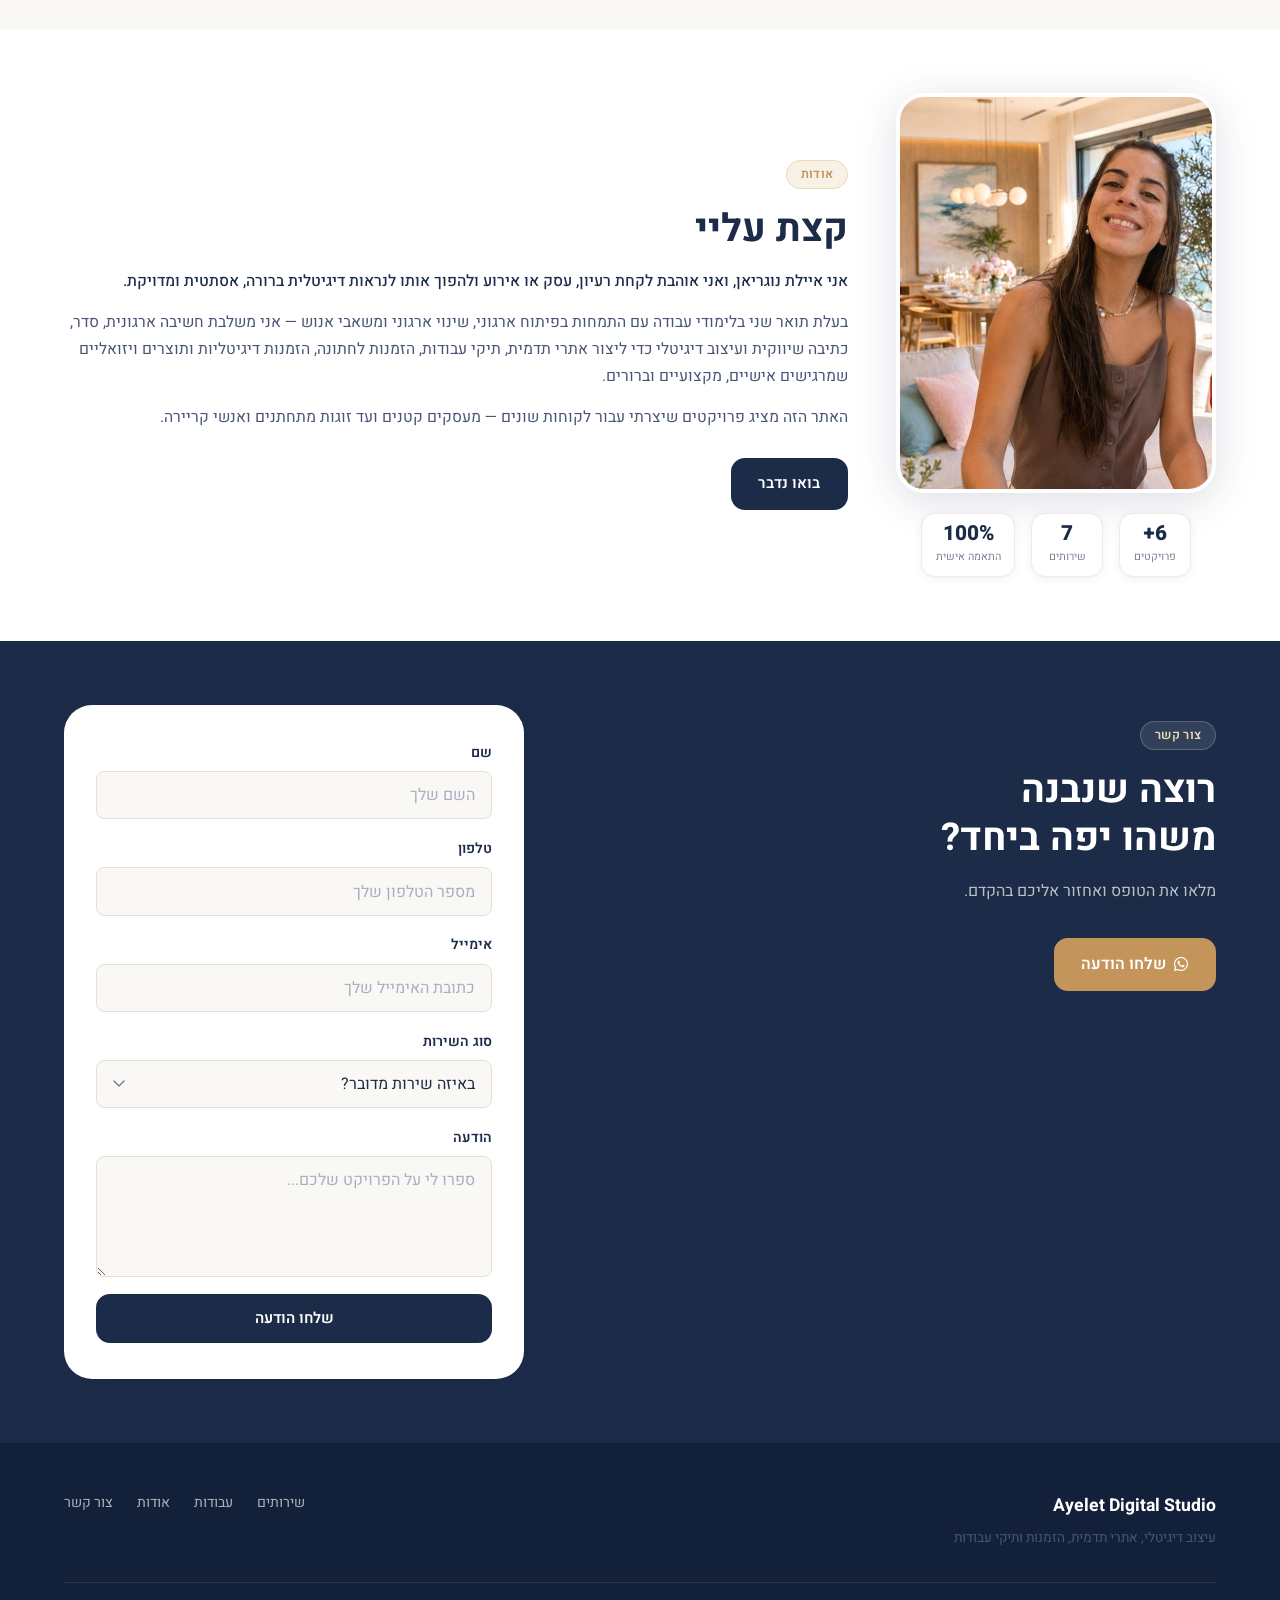
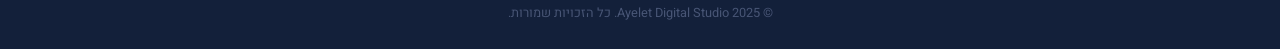
==== commit cbdc0809: "Update SEO positioning and homepage copy for wedding/business/career focus - New title: הזמנות דיגיט" ====
--- a/index.html
+++ b/index.html
@@ -3,14 +3,14 @@
 <head>
   <meta charset="UTF-8">
   <meta name="viewport" content="width=device-width, initial-scale=1.0">
-  <title>Ayelet Digital Studio | איילת נוגריאן — עיצוב דיגיטלי, אתרי תדמית, הזמנות לחתונה ותיקי עבודות</title>
-  <meta name="description" content="איילת נוגריאן — סטודיו לעיצוב דיגיטלי. בניית אתרי תדמית לעסקים קטנים, הזמנות לחתונה ולאירועים, הזמנות דיגיטליות ואינטראקטיביות, Save the Date, תיקי עבודות דיגיטליים ועיצוב לרשתות חברתיות.">
-  <meta name="keywords" content="עיצוב דיגיטלי, סטודיו לעיצוב דיגיטלי, איילת נוגריאן, Ayelet Digital Studio, בניית אתרי תדמית, אתר תדמית לעסק, אתר תדמית לעסק קטן, עיצוב אתרים בעברית, עיצוב אתר רספונסיבי, עמוד נחיתה, בניית דף נחיתה, תיק עבודות דיגיטלי, בניית תיק עבודות, בניית פורטפוליו, עיצוב פורטפוליו, עיצוב הזמנות לחתונה, הזמנה לחתונה, הזמנה לחתונה רגילה, הזמנה מודפסת לחתונה, הזמנה דיגיטלית לחתונה, הזמנה אינטראקטיבית לחתונה, Save the Date, Save the Date דיגיטלי, עיצוב הזמנות לאירועים, הזמנות מעוצבות לאירועים, מיתוג דיגיטלי, עיצוב לעסקים קטנים, עיצוב סטורי לאינסטגרם, עיצוב לרשתות חברתיות, עיצוב קנבה, תוצרים ויזואליים לעסק">
+  <title>איילת דיגיטל סטודיו | הזמנות דיגיטליות לחתונה, אתרי תדמית ותיק עבודות</title>
+  <meta name="description" content="איילת נוגריאן — סטודיו לעיצוב דיגיטלי. עיצוב הזמנה דיגיטלית לחתונה, הזמנה אינטראקטיבית וסייב דה דייט. בניית אתר תדמית לעסק קטן, דף נחיתה וכרטיס ביקור דיגיטלי. בניית תיק עבודות דיגיטלי ואתר פורטפוליו אישי לקריירה.">
+  <meta name="keywords" content="הזמנות דיגיטליות לחתונה, עיצוב הזמנה לחתונה, סייב דה דייט דיגיטלי, הזמנה אינטראקטיבית לחתונה, אתר תדמית לעסק קטן, דף נחיתה לעסק, כרטיס ביקור דיגיטלי, תיק עבודות דיגיטלי, אתר פורטפוליו אישי, בניית תיק עבודות בגיטהב, עיצוב דיגיטלי לעסקים, איילת נוגריאן, Ayelet Digital Studio, עיצוב דיגיטלי, סטודיו לעיצוב דיגיטלי, Save the Date, הזמנה דיגיטלית, עיצוב אתרים בעברית, מיתוג דיגיטלי, עיצוב לרשתות חברתיות">
   <meta name="author" content="איילת נוגריאן — Ayelet Digital Studio">
   <meta name="robots" content="index, follow">
   <meta property="og:type" content="website">
-  <meta property="og:title" content="Ayelet Digital Studio | איילת נוגריאן — עיצוב דיגיטלי">
-  <meta property="og:description" content="סטודיו לעיצוב דיגיטלי — אתרי תדמית לעסקים, הזמנות לחתונה ולאירועים, הזמנות דיגיטליות, Save the Date, תיקי עבודות, עיצוב לרשתות חברתיות ומיתוג ויזואלי.">
+  <meta property="og:title" content="איילת דיגיטל סטודיו | הזמנות דיגיטליות לחתונה, אתרי תדמית ותיק עבודות">
+  <meta property="og:description" content="עיצוב הזמנה דיגיטלית לחתונה וסייב דה דייט, בניית אתר תדמית לעסק קטן ודף נחיתה, תיק עבודות דיגיטלי ואתר פורטפוליו אישי לקריירה.">
   <meta property="og:image" content="images/hero/hero-main.jpg">
   <meta property="og:locale" content="he_IL">
   <link rel="preconnect" href="https://fonts.googleapis.com">
@@ -54,8 +54,8 @@
       <div class="hero-inner">
         <div class="hero-text">
           <span class="hero-badge">✦ Ayelet Digital Studio ✦</span>
-          <h1>עיצוב דיגיטלי שמרגיש<br>אישי, מקצועי ומדויק</h1>
-          <p class="hero-sub">אני יוצרת אתרים, הזמנות דיגיטליות, תיקי עבודות ותוצרים ויזואליים שמציגים רעיון בצורה יפה, ברורה ושימושית.</p>
+          <h1>עיצוב דיגיטלי אישי לעסקים, חתונות וקריירה</h1>
+          <p class="hero-sub">אני יוצרת הזמנות דיגיטליות לחתונות וסייב דה דייט, אתרי תדמית לעסקים קטנים, דפי נחיתה, כרטיסי ביקור דיגיטליים ותיקי עבודות אישיים — בעיצוב נקי, יוקרתי ומותאם למובייל.</p>
           <div class="hero-actions">
             <a href="#portfolio" class="btn btn-primary btn-lg">לצפייה בעבודות</a>
             <a href="#contact" class="btn btn-outline btn-lg">לדבר איתי</a>
@@ -83,38 +83,42 @@
       <div class="section-header">
         <span class="label-pill">שירותים</span>
         <h2>מה אני יוצרת</h2>
-        <p class="section-sub">תוצרים דיגיטליים שמציגים אתכם בצורה מקצועית, אסתטית ומדויקת</p>
+        <p class="section-sub">הזמנות דיגיטליות לחתונה ולאירועים · אתרי תדמית ועיצוב לעסקים · תיקי עבודות ופורטפוליו לקריירה</p>
       </div>
       <div class="services-grid">
 
+        <!-- Category: Weddings & Events -->
+        <div class="service-group-header">
+          <span class="service-group-label"><i class="fa-solid fa-heart"></i> חתונות ואירועים</span>
+        </div>
+
         <div class="service-card">
-          <div class="service-icon"><i class="fa-solid fa-globe"></i></div>
-          <h3>אתרי תדמית לעסקים קטנים</h3>
-          <p>אתר קומפקטי ומקצועי שמייצג את העסק, מציג שירותים, כולל גלריית עבודות וטופס פנייה.</p>
+          <div class="service-icon"><i class="fa-solid fa-heart"></i></div>
+          <h3>הזמנות לחתונה ולאירועים</h3>
+          <p>עיצוב הזמנה דיגיטלית לחתונה, הזמנה אינטראקטיבית וסייב דה דייט — בסגנון רומנטי, אלגנטי ומותאם אישית לכל זוג.</p>
         </div>
 
         <div class="service-card">
           <div class="service-icon"><i class="fa-solid fa-envelope-open-text"></i></div>
           <h3>הזמנות דיגיטליות ואינטראקטיביות</h3>
-          <p>הזמנות לאירועים שנשלחות בלינק — עם אנימציה, כפתור הוספה ליומן, ניווט למקום האירוע ועיצוב מותאם אישית.</p>
+          <p>הזמנה אינטראקטיבית שנשלחת בלינק — עם אנימציה, כפתור הוספה ליומן, ניווט למקום האירוע ועיצוב מותאם אישית.</p>
         </div>
 
         <div class="service-card">
           <div class="service-icon"><i class="fa-solid fa-calendar-days"></i></div>
-          <h3>Save the Date דיגיטלי לחתונה ולאירועים</h3>
+          <h3>סייב דה דייט דיגיטלי לחתונה</h3>
           <p>כרטיסי Save the Date דיגיטליים מעוצבים שנשלחים בקלות לאורחים עם פרטי האירוע, תאריך ועיצוב ייחודי.</p>
         </div>
 
+        <!-- Category: Small Businesses -->
+        <div class="service-group-header">
+          <span class="service-group-label"><i class="fa-solid fa-briefcase"></i> עסקים קטנים</span>
+        </div>
+
         <div class="service-card">
-          <div class="service-icon"><i class="fa-solid fa-heart"></i></div>
-          <h3>הזמנות לחתונה ולאירועים</h3>
-          <p>עיצוב הזמנות רגילות, הזמנות דיגיטליות, Save the Date והזמנות אינטראקטיביות — עם כפתורי פעולה כמו הוספה ליומן וניווט. בסגנון רומנטי, אלגנטי ועדין.</p>
-        </div>
-
-        <div class="service-card">
-          <div class="service-icon"><i class="fa-solid fa-briefcase"></i></div>
-          <h3>תיק עבודות דיגיטלי לקריירה</h3>
-          <p>אתר אישי להצגת ניסיון מקצועי, פרויקטים ויכולות — מעבר לקורות חיים רגילים.</p>
+          <div class="service-icon"><i class="fa-solid fa-globe"></i></div>
+          <h3>אתר תדמית לעסק קטן</h3>
+          <p>אתר תדמית קומפקטי ומקצועי — דף נחיתה, כרטיס ביקור דיגיטלי, גלריית עבודות וטופס פנייה בשפה ויזואלית אחידה.</p>
         </div>
 
         <div class="service-card">
@@ -127,6 +131,17 @@
           <div class="service-icon"><i class="fa-solid fa-palette"></i></div>
           <h3>מיתוג ויזואלי בסיסי לעסק</h3>
           <p>פלטת צבעים, פונטים, לוגו בסיסי ותבניות ברורות שיוצרות שפה ויזואלית עקבית לעסק.</p>
+        </div>
+
+        <!-- Category: Career & Portfolio -->
+        <div class="service-group-header">
+          <span class="service-group-label"><i class="fa-solid fa-user-tie"></i> קריירה ותיק עבודות</span>
+        </div>
+
+        <div class="service-card">
+          <div class="service-icon"><i class="fa-solid fa-laptop-code"></i></div>
+          <h3>תיק עבודות דיגיטלי לקריירה</h3>
+          <p>אתר פורטפוליו אישי להצגת ניסיון מקצועי, פרויקטים ויכולות — בניית תיק עבודות בגיטהב מעבר לקורות חיים רגילים.</p>
         </div>
 
       </div>
--- a/style.css
+++ b/style.css
@@ -608,6 +608,38 @@
   line-height: 1.65;
 }
 
+.service-group-header {
+  grid-column: 1 / -1;
+  display: flex;
+  align-items: center;
+  gap: 0.75rem;
+  padding: 0.5rem 0 0.25rem;
+  margin-top: 0.5rem;
+}
+
+.service-group-header:first-child {
+  margin-top: 0;
+}
+
+.service-group-header::after {
+  content: '';
+  flex: 1;
+  height: 1px;
+  background: var(--border-soft);
+}
+
+.service-group-label {
+  font-size: 0.72rem;
+  font-weight: 700;
+  color: var(--gold);
+  letter-spacing: 0.09em;
+  text-transform: uppercase;
+  white-space: nowrap;
+  display: flex;
+  align-items: center;
+  gap: 0.35rem;
+}
+
 
 /* --- 9. PORTFOLIO --- */
 
